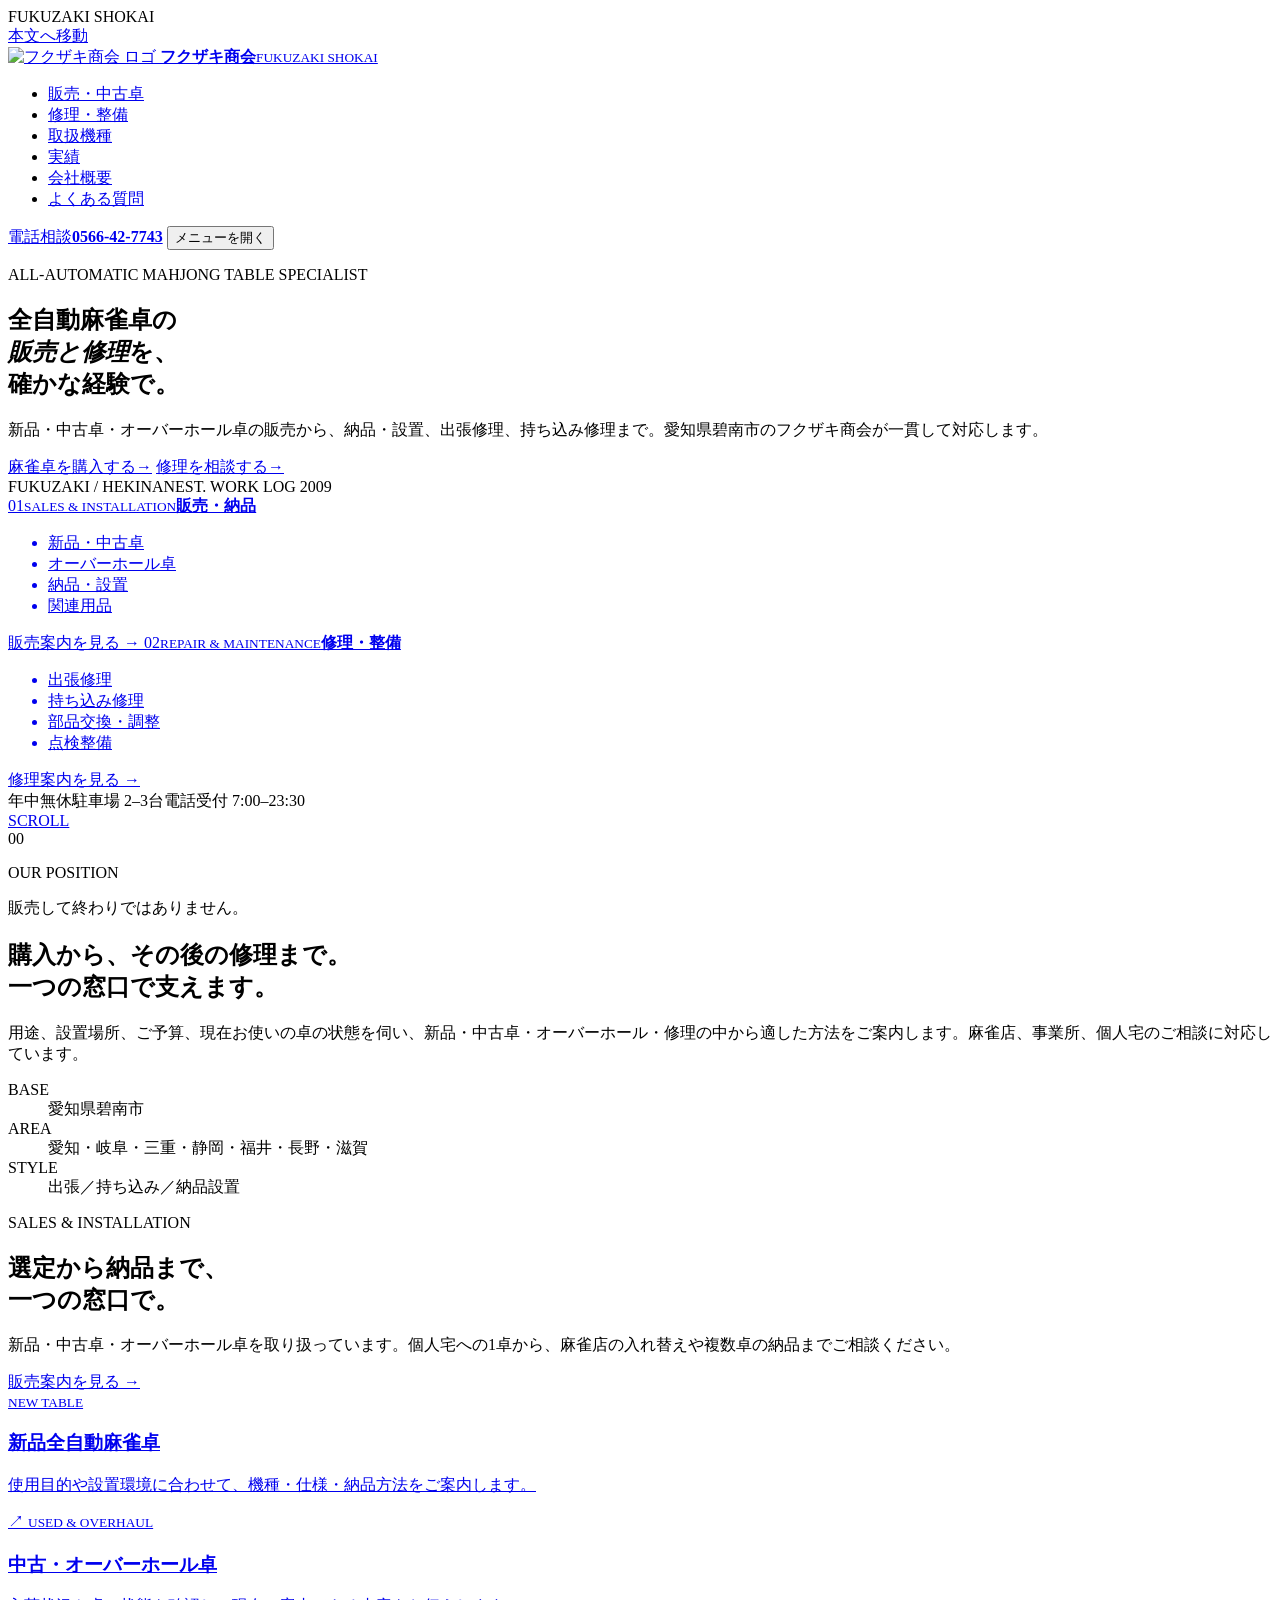
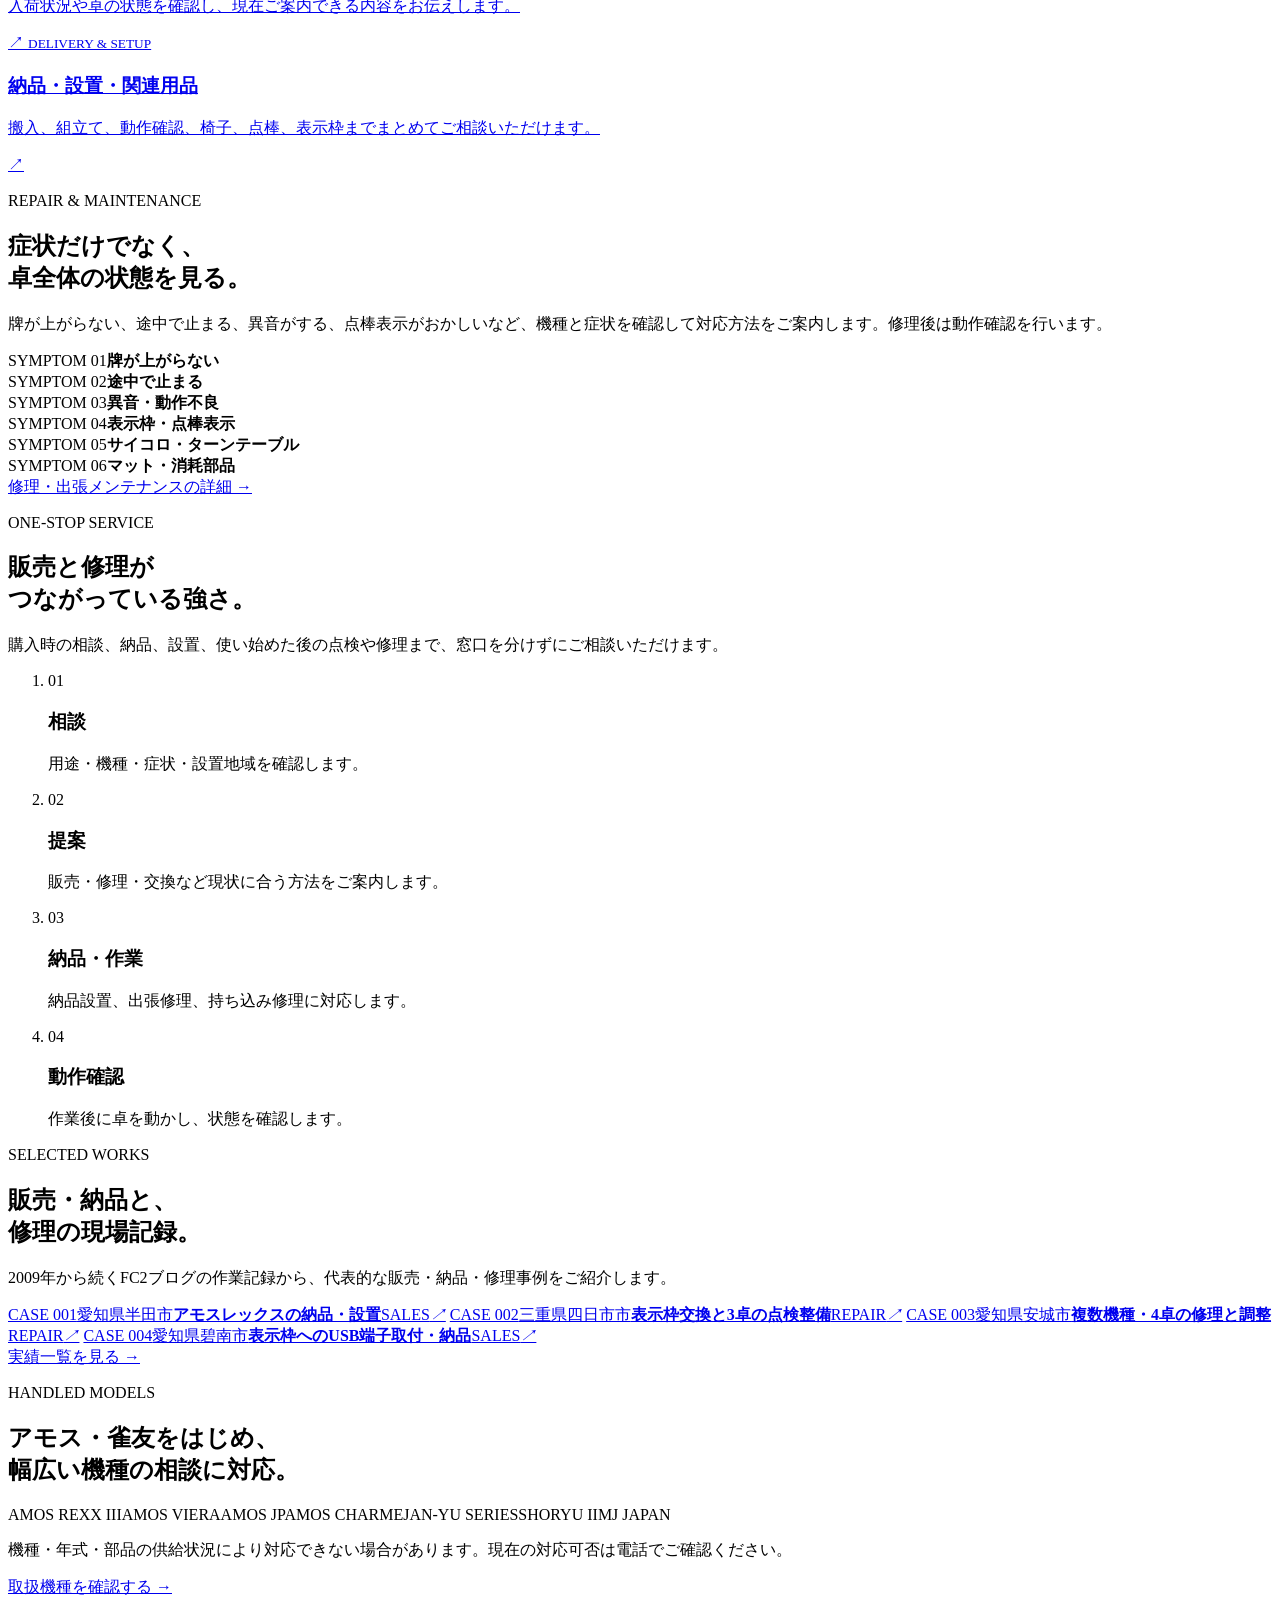
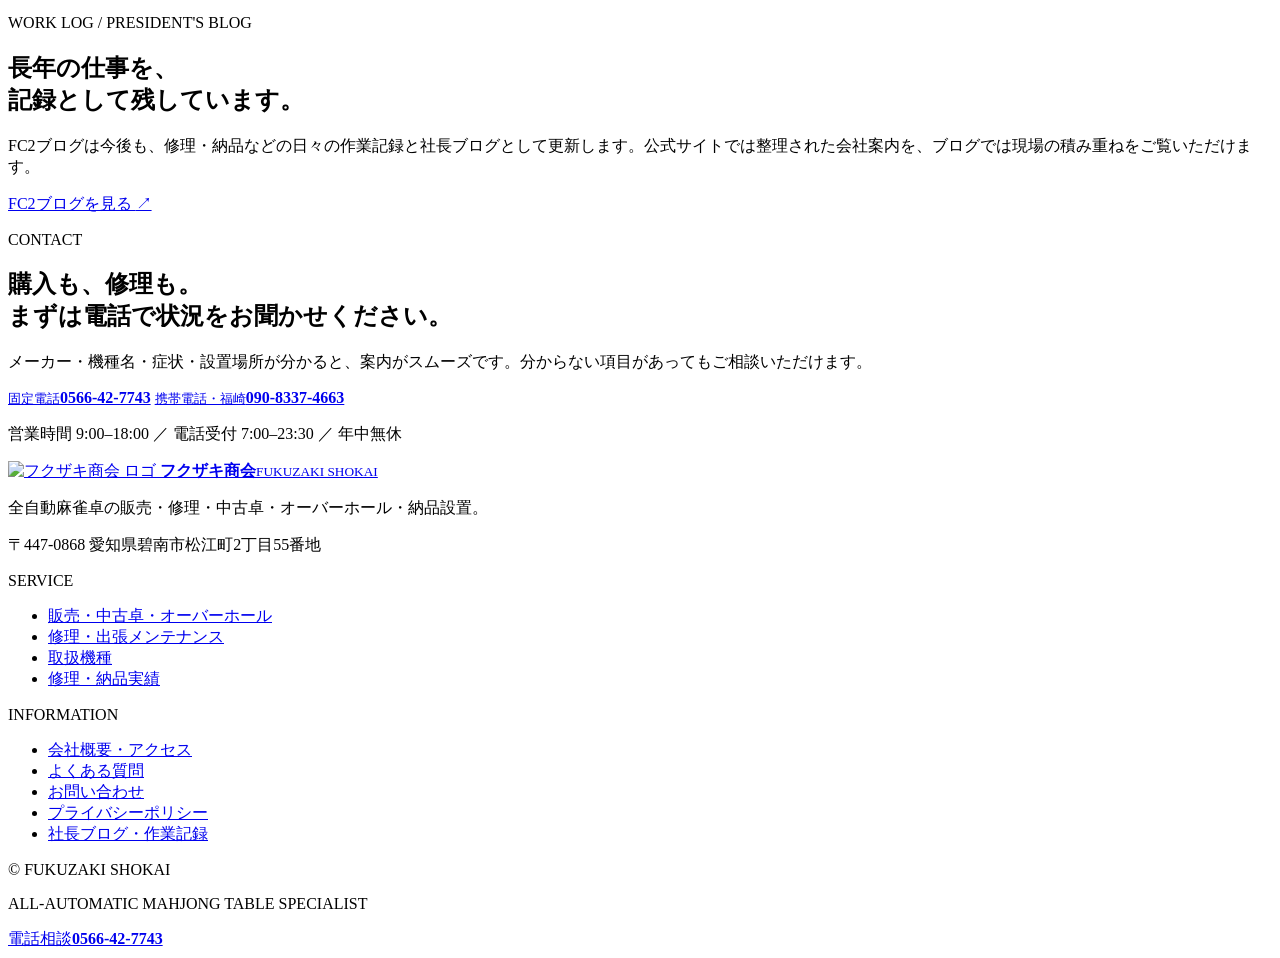
==== index.html @ c0804603 "Add current homepage" ====
<!doctype html>
    <html lang="ja">
    <head>

<meta charset="utf-8">
<meta name="viewport" content="width=device-width, initial-scale=1">
<title>全自動麻雀卓の販売・修理｜フクザキ商会｜愛知県碧南市</title>
<meta name="description" content="愛知県碧南市のフクザキ商会。全自動麻雀卓の新品・中古販売、オーバーホール、納品設置、出張修理、持ち込み修理に対応します。">
<meta name="format-detection" content="telephone=no">
<meta name="robots" content="index,follow,max-image-preview:large">
<meta name="theme-color" content="#0a1018">
<link rel="canonical" href="https://ayuto.xsrv.jp/">
<meta property="og:type" content="website">
<meta property="og:locale" content="ja_JP">
<meta property="og:site_name" content="フクザキ商会">
<meta property="og:title" content="全自動麻雀卓の販売・修理｜フクザキ商会｜愛知県碧南市">
<meta property="og:description" content="愛知県碧南市のフクザキ商会。全自動麻雀卓の新品・中古販売、オーバーホール、納品設置、出張修理、持ち込み修理に対応します。">
<meta property="og:url" content="https://ayuto.xsrv.jp/">
<meta property="og:image" content="https://ayuto.xsrv.jp/images/ogp.png">
<meta property="og:image:alt" content="全自動麻雀卓の販売・修理 フクザキ商会">
<meta property="og:image:width" content="1200">
<meta property="og:image:height" content="630">
<meta name="twitter:card" content="summary_large_image">
<link rel="icon" href="images/favicon.svg" type="image/svg+xml">
<link rel="apple-touch-icon" href="images/apple-touch-icon.png">
<link rel="stylesheet" href="css/style.css">
<script>document.documentElement.classList.add('js');</script>

    <script type="application/ld+json">{
  "@context": "https://schema.org",
  "@type": [
    "LocalBusiness",
    "Store"
  ],
  "@id": "https://ayuto.xsrv.jp/#business",
  "name": "フクザキ商会",
  "alternateName": "FUKUZAKI SHOKAI",
  "url": "https://ayuto.xsrv.jp/",
  "image": "https://ayuto.xsrv.jp/images/ogp.png",
  "telephone": "+81-566-42-7743",
  "faxNumber": "+81-566-48-3202",
  "address": {
    "@type": "PostalAddress",
    "postalCode": "447-0868",
    "addressRegion": "愛知県",
    "addressLocality": "碧南市",
    "streetAddress": "松江町2丁目55番地",
    "addressCountry": "JP"
  },
  "openingHoursSpecification": [
    {
      "@type": "OpeningHoursSpecification",
      "dayOfWeek": [
        "Monday",
        "Tuesday",
        "Wednesday",
        "Thursday",
        "Friday",
        "Saturday",
        "Sunday"
      ],
      "opens": "09:00",
      "closes": "18:00"
    }
  ],
  "areaServed": [
    "愛知県",
    "岐阜県",
    "三重県",
    "静岡県",
    "福井県",
    "長野県",
    "滋賀県"
  ],
  "sameAs": [
    "https://fukuzakisyoukai.blog.fc2.com/"
  ]
}</script>
    </head>
    <body>
      <div class="page-loader" aria-hidden="true"><span>FUKUZAKI SHOKAI</span><i></i></div>

    <a class="skip-link" href="#main">本文へ移動</a>
    <header class="site-header" data-header>
      <div class="header-shell">
        <a class="brand" href="index.html" aria-label="フクザキ商会 トップページ">
          <img class="brand-mark brand-mark-image" src="images/favicon.svg" alt="フクザキ商会 ロゴ">
          <span class="brand-copy"><strong>フクザキ商会</strong><small>FUKUZAKI SHOKAI</small></span>
        </a>
        <nav class="desktop-nav" aria-label="主要メニュー">
          <ul><li><a href="sales.html">販売・中古卓</a></li><li><a href="repair.html">修理・整備</a></li><li><a href="models.html">取扱機種</a></li><li><a href="works.html">実績</a></li><li><a href="company.html">会社概要</a></li><li><a href="faq.html">よくある質問</a></li></ul>
        </nav>
        <div class="header-actions">
          <a class="header-phone" href="tel:0566427743"><span>電話相談</span><strong>0566-42-7743</strong></a>
          <button class="menu-button" type="button" aria-controls="mobile-menu" aria-expanded="false" data-menu-button>
            <span class="sr-only">メニューを開く</span><span></span><span></span>
          </button>
        </div>
      </div>
      <div class="mobile-menu" id="mobile-menu" data-mobile-menu hidden>
        <nav aria-label="スマートフォンメニュー">
          <ul>
            <li><a href="index.html">トップ</a></li>
            <li><a href="sales.html">販売・中古卓</a></li><li><a href="repair.html">修理・整備</a></li><li><a href="models.html">取扱機種</a></li><li><a href="works.html">実績</a></li><li><a href="company.html">会社概要</a></li><li><a href="faq.html">よくある質問</a></li>
            <li><a href="contact.html">お問い合わせ</a></li>
            <li><a href="https://fukuzakisyoukai.blog.fc2.com/" target="_blank" rel="noopener">社長ブログ・作業記録</a></li>
          </ul>
        </nav>
        <a class="mobile-call" href="tel:0566427743"><small>タップして電話</small><strong>0566-42-7743</strong></a>
      </div>
    </header>


<main id="main">
  <section class="hero hero-home">
    <div class="hero-grid-lines" aria-hidden="true"></div>
    <div class="hero-shell">
      <div class="hero-copy reveal">
        <p class="eyebrow light">ALL-AUTOMATIC MAHJONG TABLE SPECIALIST</p>
        <h1>全自動麻雀卓の<br><em>販売と修理</em>を、<br>確かな経験で。</h1>
        <p class="hero-lead">新品・中古卓・オーバーホール卓の販売から、納品・設置、出張修理、持ち込み修理まで。愛知県碧南市のフクザキ商会が一貫して対応します。</p>
        <div class="hero-actions">
          <a class="button button-primary" href="sales.html">麻雀卓を購入する<span>→</span></a>
          <a class="button button-ghost" href="repair.html">修理を相談する<span>→</span></a>
        </div>
      </div>
      <div class="hero-spec reveal delay-2" aria-label="フクザキ商会の主なサービス">
        <div class="spec-head"><span>FUKUZAKI / HEKINAN</span><span>EST. WORK LOG 2009</span></div>
        <div class="service-pair">
          <a href="sales.html" class="service-panel">
            <span class="service-no">01</span><small>SALES & INSTALLATION</small><strong>販売・納品</strong>
            <ul><li>新品・中古卓</li><li>オーバーホール卓</li><li>納品・設置</li><li>関連用品</li></ul>
            <span class="panel-link">販売案内を見る →</span>
          </a>
          <a href="repair.html" class="service-panel">
            <span class="service-no">02</span><small>REPAIR & MAINTENANCE</small><strong>修理・整備</strong>
            <ul><li>出張修理</li><li>持ち込み修理</li><li>部品交換・調整</li><li>点検整備</li></ul>
            <span class="panel-link">修理案内を見る →</span>
          </a>
        </div>
        <div class="spec-foot"><span>年中無休</span><span>駐車場 2–3台</span><span>電話受付 7:00–23:30</span></div>
      </div>
    </div>
    <a class="scroll-cue" href="#intro"><span>SCROLL</span><i></i></a>
  </section>

  <section class="intro-section" id="intro">
    <div class="section-shell intro-grid">
      <div class="section-index reveal"><span>00</span><p>OUR POSITION</p></div>
      <div class="intro-copy reveal delay-1">
        <p class="eyebrow">販売して終わりではありません。</p>
        <h2>購入から、その後の修理まで。<br>一つの窓口で支えます。</h2>
        <p>用途、設置場所、ご予算、現在お使いの卓の状態を伺い、新品・中古卓・オーバーホール・修理の中から適した方法をご案内します。麻雀店、事業所、個人宅のご相談に対応しています。</p>
      </div>
      <div class="intro-data reveal delay-2">
        <dl><div><dt>BASE</dt><dd>愛知県碧南市</dd></div><div><dt>AREA</dt><dd>愛知・岐阜・三重・静岡・福井・長野・滋賀</dd></div><div><dt>STYLE</dt><dd>出張／持ち込み／納品設置</dd></div></dl>
      </div>
    </div>
  </section>

  <section class="sales-refined" aria-labelledby="sales-refined-title">
    <div class="section-shell">
      <div class="sales-refined-head reveal">
        <div>
          <p class="eyebrow light">SALES &amp; INSTALLATION</p>
          <h2 id="sales-refined-title">選定から納品まで、<br>一つの窓口で。</h2>
        </div>
        <div class="sales-refined-intro">
          <p>新品・中古卓・オーバーホール卓を取り扱っています。個人宅への1卓から、麻雀店の入れ替えや複数卓の納品までご相談ください。</p>
          <a href="sales.html">販売案内を見る <span aria-hidden="true">→</span></a>
        </div>
      </div>

      <div class="sales-refined-grid reveal delay-1">
        <a class="sales-refined-card" href="sales.html">
          <small>NEW TABLE</small>
          <h3>新品全自動麻雀卓</h3>
          <p>使用目的や設置環境に合わせて、機種・仕様・納品方法をご案内します。</p>
          <span class="sales-refined-arrow" aria-hidden="true">↗</span>
        </a>
        <a class="sales-refined-card" href="sales.html">
          <small>USED &amp; OVERHAUL</small>
          <h3>中古・オーバーホール卓</h3>
          <p>入荷状況や卓の状態を確認し、現在ご案内できる内容をお伝えします。</p>
          <span class="sales-refined-arrow" aria-hidden="true">↗</span>
        </a>
        <a class="sales-refined-card" href="sales.html">
          <small>DELIVERY &amp; SETUP</small>
          <h3>納品・設置・関連用品</h3>
          <p>搬入、組立て、動作確認、椅子、点棒、表示枠までまとめてご相談いただけます。</p>
          <span class="sales-refined-arrow" aria-hidden="true">↗</span>
        </a>
      </div>
    </div>
  </section>

  <section class="editorial-section tone-dark">
    <div class="section-shell">
      <div class="section-heading reveal">
        <p class="eyebrow light">REPAIR & MAINTENANCE</p>
        <h2>症状だけでなく、<br>卓全体の状態を見る。</h2>
        <p>牌が上がらない、途中で止まる、異音がする、点棒表示がおかしいなど、機種と症状を確認して対応方法をご案内します。修理後は動作確認を行います。</p>
      </div>
      <div class="repair-matrix reveal delay-1">
        <div><span>SYMPTOM 01</span><strong>牌が上がらない</strong></div>
        <div><span>SYMPTOM 02</span><strong>途中で止まる</strong></div>
        <div><span>SYMPTOM 03</span><strong>異音・動作不良</strong></div>
        <div><span>SYMPTOM 04</span><strong>表示枠・点棒表示</strong></div>
        <div><span>SYMPTOM 05</span><strong>サイコロ・ターンテーブル</strong></div>
        <div><span>SYMPTOM 06</span><strong>マット・消耗部品</strong></div>
      </div>
      <div class="section-link light reveal"><a href="repair.html">修理・出張メンテナンスの詳細 <span>→</span></a></div>
    </div>
  </section>

  <section class="process-section">
    <div class="section-shell">
      <div class="split-heading reveal"><div><p class="eyebrow">ONE-STOP SERVICE</p><h2>販売と修理が<br>つながっている強さ。</h2></div><p>購入時の相談、納品、設置、使い始めた後の点検や修理まで、窓口を分けずにご相談いただけます。</p></div>
      <ol class="process-list">
        <li class="reveal"><span>01</span><h3>相談</h3><p>用途・機種・症状・設置地域を確認します。</p></li>
        <li class="reveal delay-1"><span>02</span><h3>提案</h3><p>販売・修理・交換など現状に合う方法をご案内します。</p></li>
        <li class="reveal delay-2"><span>03</span><h3>納品・作業</h3><p>納品設置、出張修理、持ち込み修理に対応します。</p></li>
        <li class="reveal delay-3"><span>04</span><h3>動作確認</h3><p>作業後に卓を動かし、状態を確認します。</p></li>
      </ol>
    </div>
  </section>

  <section class="works-preview tone-ivory">
    <div class="section-shell">
      <div class="split-heading reveal"><div><p class="eyebrow">SELECTED WORKS</p><h2>販売・納品と、<br>修理の現場記録。</h2></div><p>2009年から続くFC2ブログの作業記録から、代表的な販売・納品・修理事例をご紹介します。</p></div>
      <div class="case-list">
        <a class="case-row reveal" href="https://fukuzakisyoukai.blog.fc2.com/blog-entry-3463.html" target="_blank" rel="noopener"><span class="case-no">CASE 001</span><span class="case-place">愛知県半田市</span><strong>アモスレックスの納品・設置</strong><span class="case-kind">SALES</span><i>↗</i></a>
        <a class="case-row reveal delay-1" href="https://fukuzakisyoukai.blog.fc2.com/blog-entry-3470.html" target="_blank" rel="noopener"><span class="case-no">CASE 002</span><span class="case-place">三重県四日市市</span><strong>表示枠交換と3卓の点検整備</strong><span class="case-kind">REPAIR</span><i>↗</i></a>
        <a class="case-row reveal delay-2" href="https://fukuzakisyoukai.blog.fc2.com/blog-entry-3469.html" target="_blank" rel="noopener"><span class="case-no">CASE 003</span><span class="case-place">愛知県安城市</span><strong>複数機種・4卓の修理と調整</strong><span class="case-kind">REPAIR</span><i>↗</i></a>
        <a class="case-row reveal delay-3" href="https://fukuzakisyoukai.blog.fc2.com/blog-entry-3464.html" target="_blank" rel="noopener"><span class="case-no">CASE 004</span><span class="case-place">愛知県碧南市</span><strong>表示枠へのUSB端子取付・納品</strong><span class="case-kind">SALES</span><i>↗</i></a>
      </div>
      <div class="section-link reveal"><a href="works.html">実績一覧を見る <span>→</span></a></div>
    </div>
  </section>

  <section class="model-strip">
    <div class="section-shell reveal">
      <p class="eyebrow light">HANDLED MODELS</p>
      <h2>アモス・雀友をはじめ、<br>幅広い機種の相談に対応。</h2>
      <div class="model-marquee" aria-label="主な取扱機種"><span>AMOS REXX III</span><span>AMOS VIERA</span><span>AMOS JP</span><span>AMOS CHARME</span><span>JAN-YU SERIES</span><span>SHORYU II</span><span>MJ JAPAN</span></div>
      <p>機種・年式・部品の供給状況により対応できない場合があります。現在の対応可否は電話でご確認ください。</p>
      <a class="text-link light" href="models.html">取扱機種を確認する →</a>
    </div>
  </section>

  <section class="blog-section">
    <div class="section-shell blog-grid">
      <div class="reveal"><p class="eyebrow">WORK LOG / PRESIDENT'S BLOG</p><h2>長年の仕事を、<br>記録として残しています。</h2></div>
      <div class="reveal delay-1"><p>FC2ブログは今後も、修理・納品などの日々の作業記録と社長ブログとして更新します。公式サイトでは整理された会社案内を、ブログでは現場の積み重ねをご覧いただけます。</p><a class="button button-dark" href="https://fukuzakisyoukai.blog.fc2.com/" target="_blank" rel="noopener">FC2ブログを見る <span>↗</span></a></div>
    </div>
  </section>
</main>


    <section class="contact-band" aria-labelledby="contact-band-title">
      <div class="contact-band-inner reveal">
        <p class="eyebrow light">CONTACT</p>
        <h2 id="contact-band-title">購入も、修理も。<br>まずは電話で状況をお聞かせください。</h2>
        <p>メーカー・機種名・症状・設置場所が分かると、案内がスムーズです。分からない項目があってもご相談いただけます。</p>
        <div class="contact-band-actions">
          <a class="phone-display" href="tel:0566427743"><small>固定電話</small><strong>0566-42-7743</strong></a>
          <a class="phone-display" href="tel:09083374663"><small>携帯電話・福崎</small><strong>090-8337-4663</strong></a>
        </div>
        <p class="contact-meta">営業時間 9:00–18:00 ／ 電話受付 7:00–23:30 ／ 年中無休</p>
      </div>
    </section>
    <footer class="site-footer">
      <div class="footer-grid">
        <div>
          <a class="brand footer-brand" href="index.html">
            <img class="brand-mark brand-mark-image" src="images/favicon.svg" alt="フクザキ商会 ロゴ">
            <span class="brand-copy"><strong>フクザキ商会</strong><small>FUKUZAKI SHOKAI</small></span>
          </a>
          <p>全自動麻雀卓の販売・修理・中古卓・オーバーホール・納品設置。</p>
          <p>〒447-0868 愛知県碧南市松江町2丁目55番地</p>
        </div>
        <div>
          <p class="footer-label">SERVICE</p>
          <ul>
            <li><a href="sales.html">販売・中古卓・オーバーホール</a></li>
            <li><a href="repair.html">修理・出張メンテナンス</a></li>
            <li><a href="models.html">取扱機種</a></li>
            <li><a href="works.html">修理・納品実績</a></li>
          </ul>
        </div>
        <div>
          <p class="footer-label">INFORMATION</p>
          <ul>
            <li><a href="company.html">会社概要・アクセス</a></li>
            <li><a href="faq.html">よくある質問</a></li>
            <li><a href="contact.html">お問い合わせ</a></li>
            <li><a href="privacy.html">プライバシーポリシー</a></li>
            <li><a href="https://fukuzakisyoukai.blog.fc2.com/" target="_blank" rel="noopener">社長ブログ・作業記録</a></li>
          </ul>
        </div>
      </div>
      <div class="footer-bottom"><p>© FUKUZAKI SHOKAI</p><p>ALL-AUTOMATIC MAHJONG TABLE SPECIALIST</p></div>
    </footer>
    <a class="floating-call" href="tel:0566427743" aria-label="フクザキ商会へ電話する"><span>電話相談</span><strong>0566-42-7743</strong></a>

      <script src="js/main.js" defer></script>
    </body>
    </html>
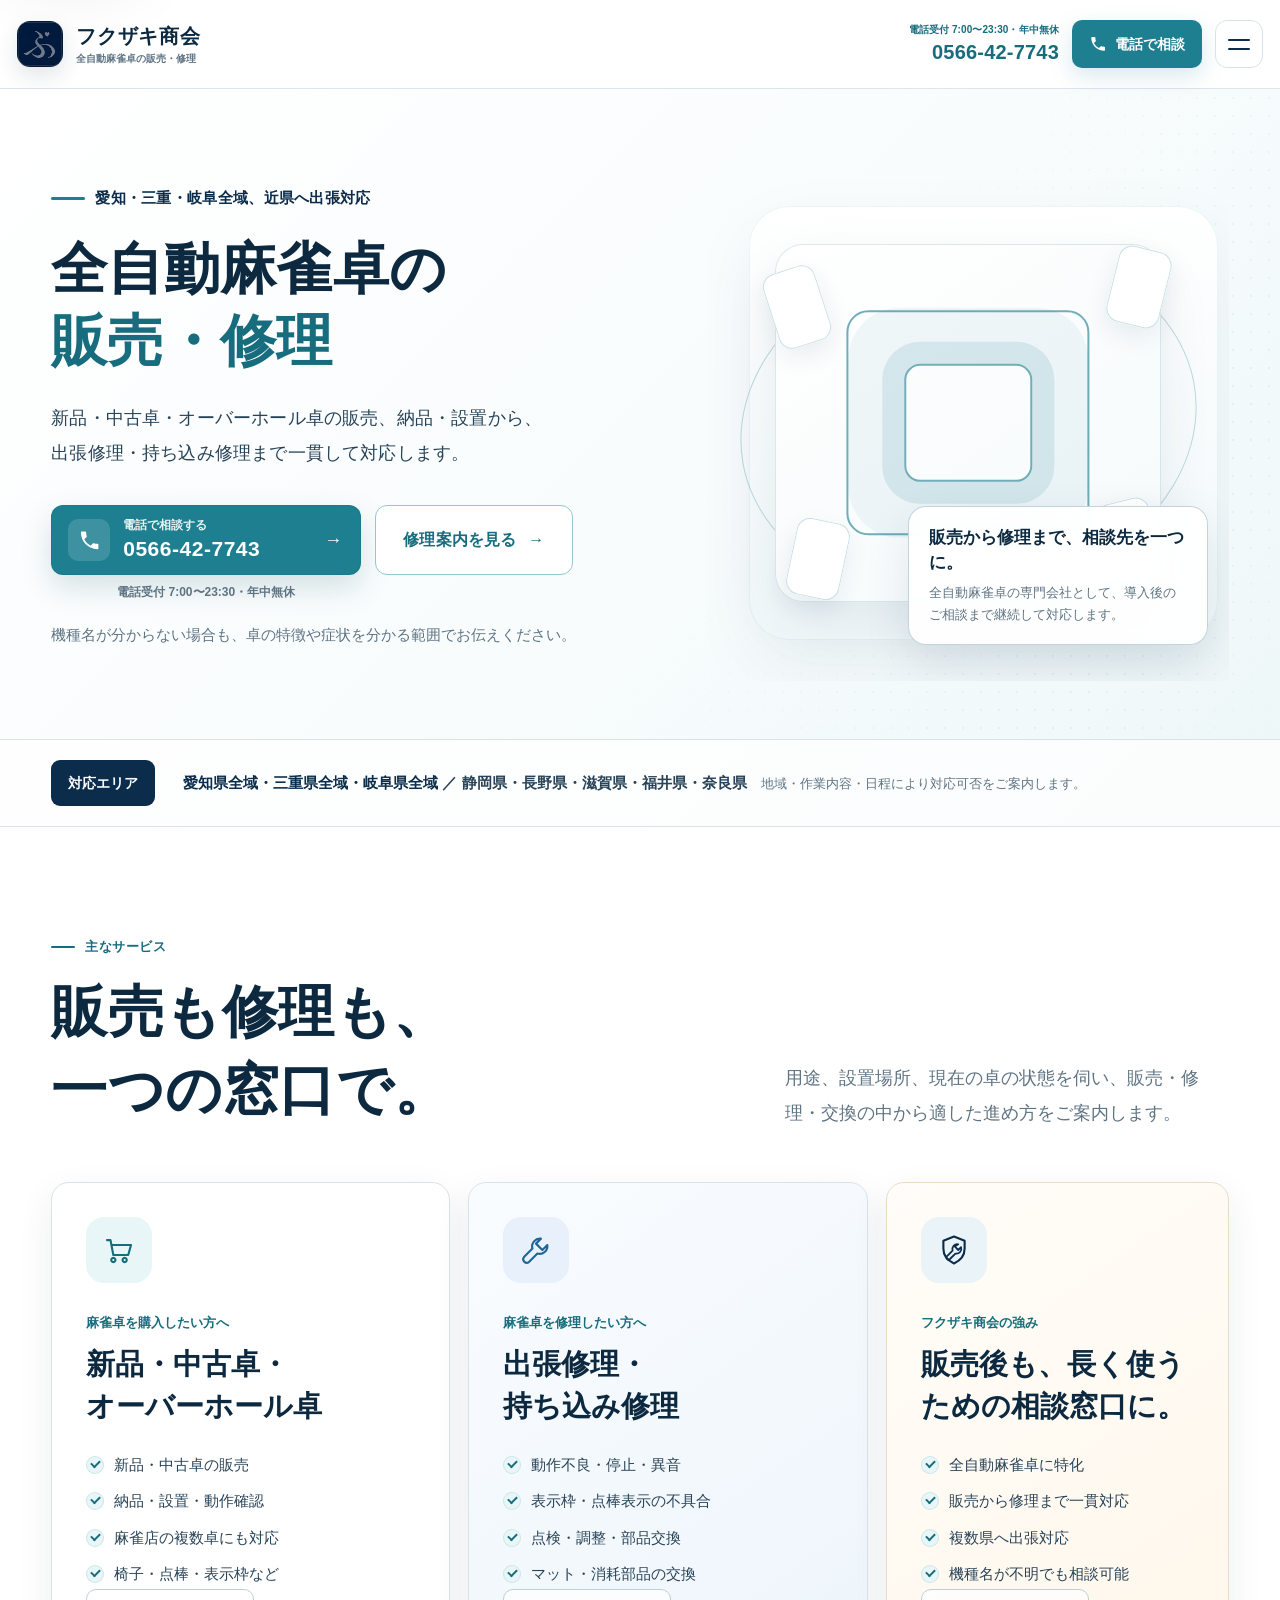
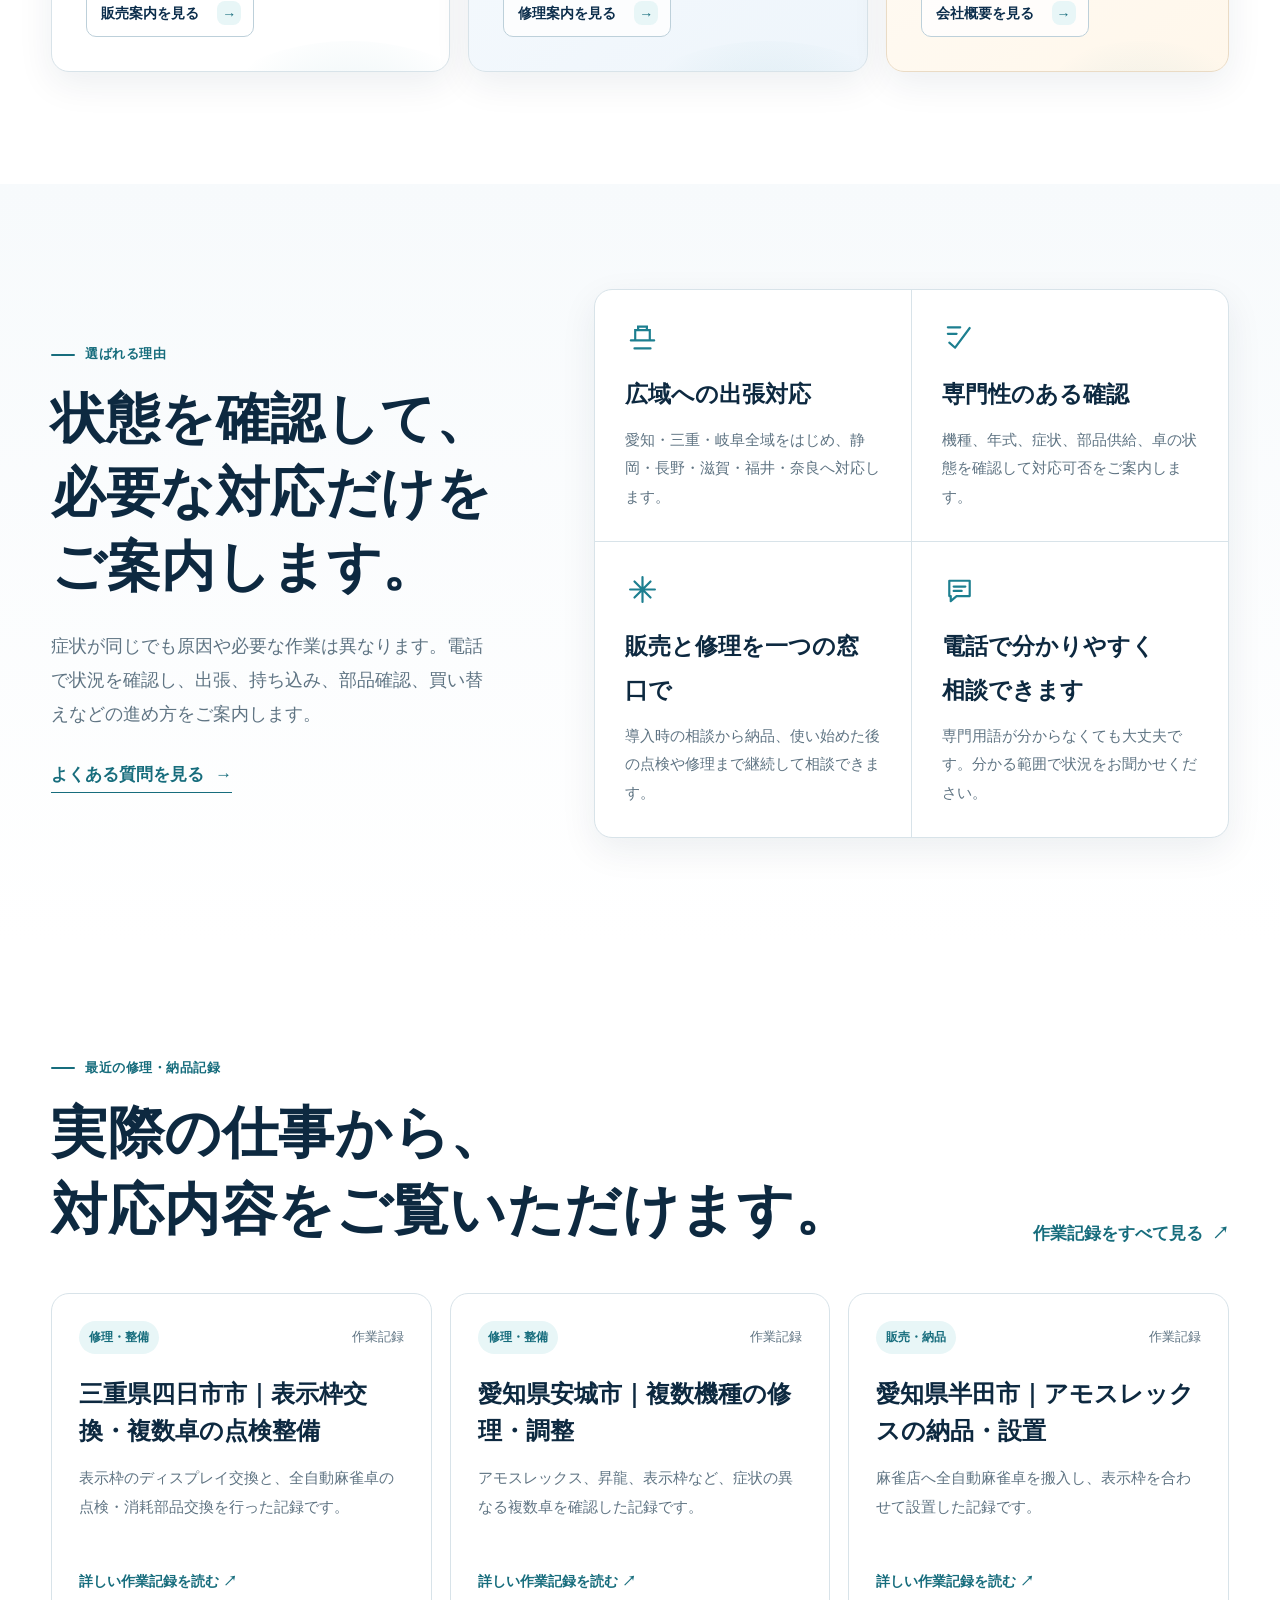
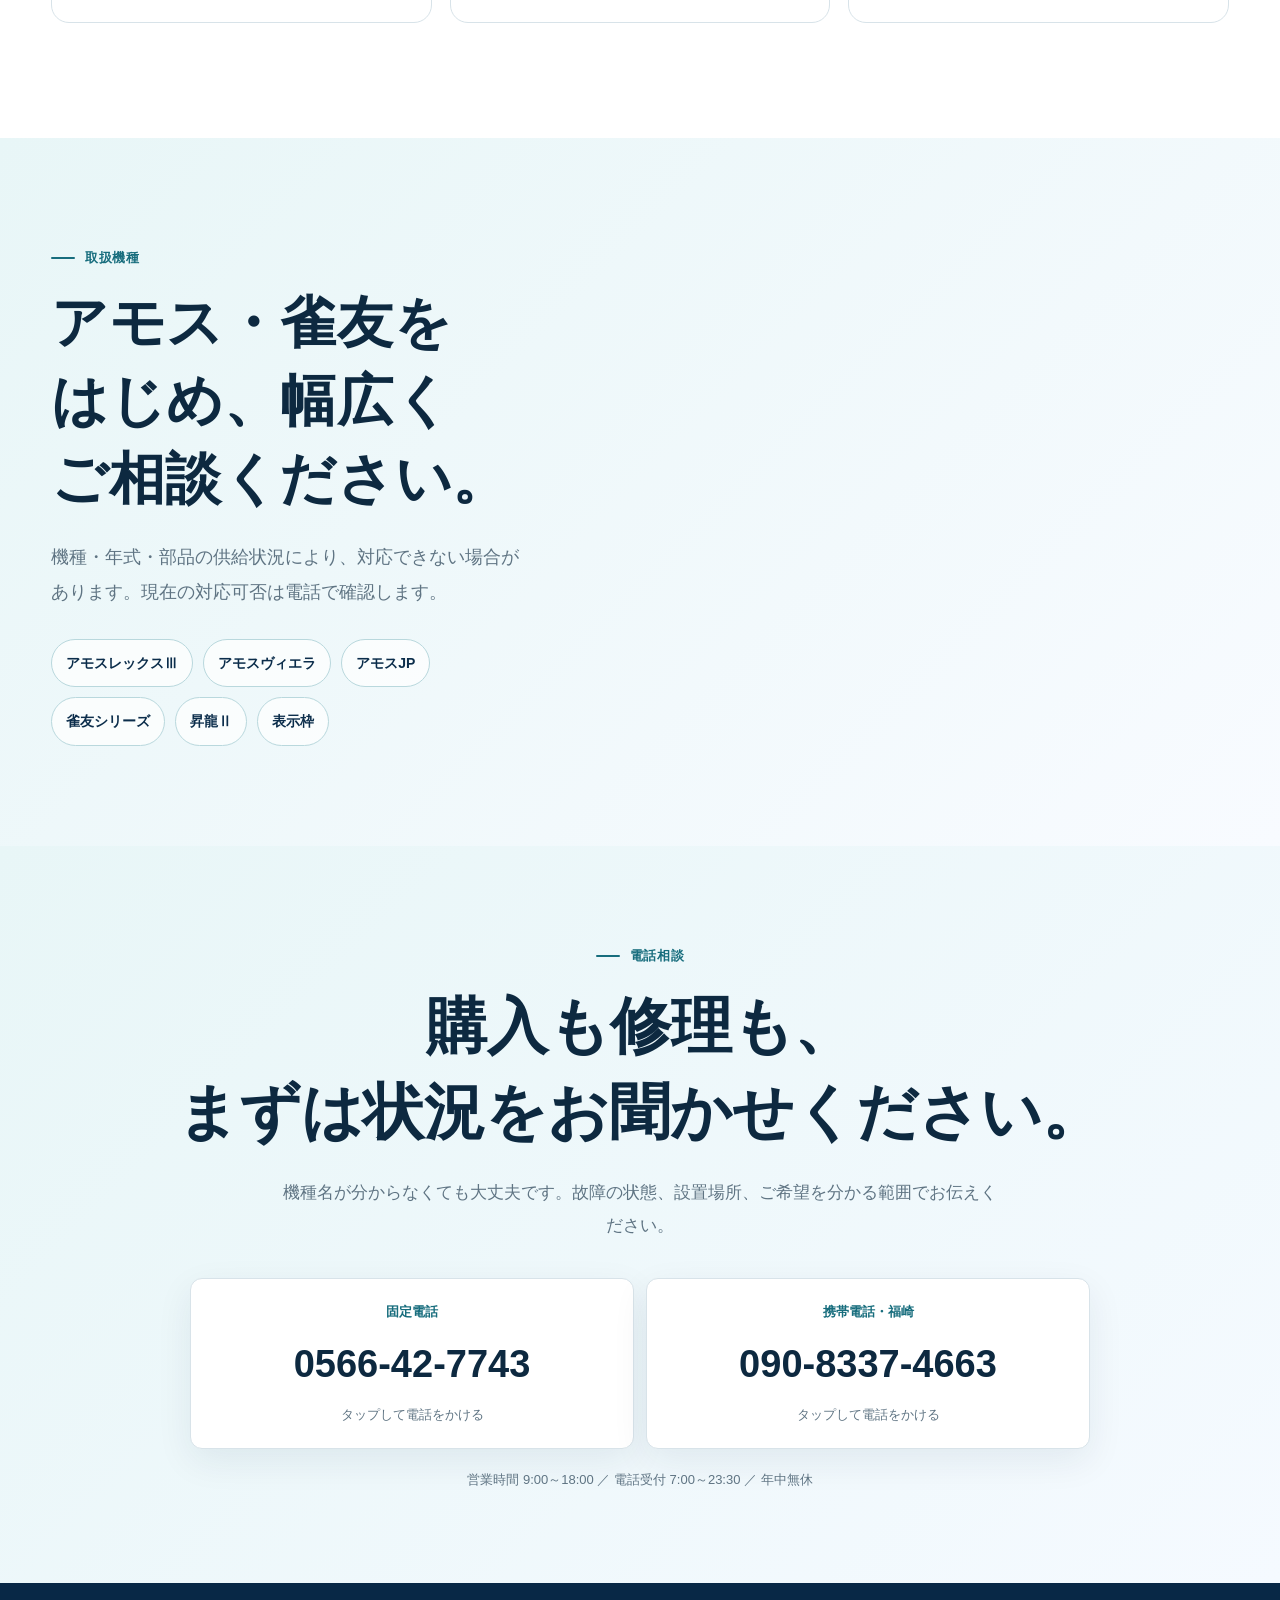
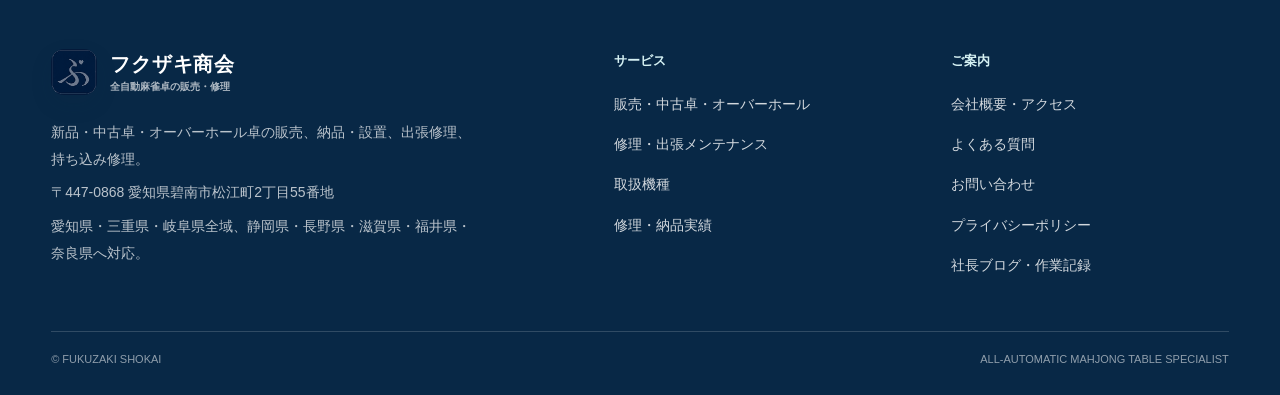
==== commit c8146dad: "Normalize repository to verified v4.2 source" ====
--- a/index.html
+++ b/index.html
@@ -1,308 +1,279 @@
 <!doctype html>
-    <html lang="ja">
-    <head>
-
-<meta charset="utf-8">
+<html lang="ja">
+<head>
+<meta charset="UTF-8">
 <meta name="viewport" content="width=device-width, initial-scale=1">
+<meta name="format-detection" content="telephone=no">
+<meta name="theme-color" content="#ffffff">
+<link rel="icon" href="images/apple-touch-icon.png" type="image/png">
+<link rel="apple-touch-icon" href="images/apple-touch-icon.png">
+<script>document.documentElement.classList.add('js');</script>
+
 <title>全自動麻雀卓の販売・修理｜フクザキ商会｜愛知県碧南市</title>
-<meta name="description" content="愛知県碧南市のフクザキ商会。全自動麻雀卓の新品・中古販売、オーバーホール、納品設置、出張修理、持ち込み修理に対応します。">
-<meta name="format-detection" content="telephone=no">
+<meta name="description" content="全自動麻雀卓の販売・修理ならフクザキ商会。愛知・三重・岐阜全域と近県へ、新品・中古卓、納品設置、出張修理、持ち込み修理に対応します。">
 <meta name="robots" content="index,follow,max-image-preview:large">
-<meta name="theme-color" content="#0a1018">
 <link rel="canonical" href="https://ayuto.xsrv.jp/">
 <meta property="og:type" content="website">
 <meta property="og:locale" content="ja_JP">
 <meta property="og:site_name" content="フクザキ商会">
 <meta property="og:title" content="全自動麻雀卓の販売・修理｜フクザキ商会｜愛知県碧南市">
-<meta property="og:description" content="愛知県碧南市のフクザキ商会。全自動麻雀卓の新品・中古販売、オーバーホール、納品設置、出張修理、持ち込み修理に対応します。">
+<meta property="og:description" content="全自動麻雀卓の販売・修理ならフクザキ商会。愛知・三重・岐阜全域と近県へ、新品・中古卓、納品設置、出張修理、持ち込み修理に対応します。">
 <meta property="og:url" content="https://ayuto.xsrv.jp/">
 <meta property="og:image" content="https://ayuto.xsrv.jp/images/ogp.png">
 <meta property="og:image:alt" content="全自動麻雀卓の販売・修理 フクザキ商会">
 <meta property="og:image:width" content="1200">
 <meta property="og:image:height" content="630">
 <meta name="twitter:card" content="summary_large_image">
-<link rel="icon" href="images/favicon.svg" type="image/svg+xml">
-<link rel="apple-touch-icon" href="images/apple-touch-icon.png">
-<link rel="stylesheet" href="css/style.css">
-<script>document.documentElement.classList.add('js');</script>
-
-    <script type="application/ld+json">{
-  "@context": "https://schema.org",
-  "@type": [
-    "LocalBusiness",
-    "Store"
-  ],
-  "@id": "https://ayuto.xsrv.jp/#business",
-  "name": "フクザキ商会",
-  "alternateName": "FUKUZAKI SHOKAI",
-  "url": "https://ayuto.xsrv.jp/",
-  "image": "https://ayuto.xsrv.jp/images/ogp.png",
-  "telephone": "+81-566-42-7743",
-  "faxNumber": "+81-566-48-3202",
-  "address": {
-    "@type": "PostalAddress",
-    "postalCode": "447-0868",
-    "addressRegion": "愛知県",
-    "addressLocality": "碧南市",
-    "streetAddress": "松江町2丁目55番地",
-    "addressCountry": "JP"
-  },
-  "openingHoursSpecification": [
-    {
-      "@type": "OpeningHoursSpecification",
-      "dayOfWeek": [
-        "Monday",
-        "Tuesday",
-        "Wednesday",
-        "Thursday",
-        "Friday",
-        "Saturday",
-        "Sunday"
-      ],
-      "opens": "09:00",
-      "closes": "18:00"
-    }
-  ],
-  "areaServed": [
-    "愛知県",
-    "岐阜県",
-    "三重県",
-    "静岡県",
-    "福井県",
-    "長野県",
-    "滋賀県"
-  ],
-  "sameAs": [
-    "https://fukuzakisyoukai.blog.fc2.com/"
-  ]
-}</script>
-    </head>
-    <body>
-      <div class="page-loader" aria-hidden="true"><span>FUKUZAKI SHOKAI</span><i></i></div>
-
-    <a class="skip-link" href="#main">本文へ移動</a>
-    <header class="site-header" data-header>
-      <div class="header-shell">
-        <a class="brand" href="index.html" aria-label="フクザキ商会 トップページ">
-          <img class="brand-mark brand-mark-image" src="images/favicon.svg" alt="フクザキ商会 ロゴ">
-          <span class="brand-copy"><strong>フクザキ商会</strong><small>FUKUZAKI SHOKAI</small></span>
+<link rel="stylesheet" href="style.css?v=20260814d">
+<script type="application/ld+json">{"@context":"https://schema.org","@type":["LocalBusiness","Store"],"@id":"https://ayuto.xsrv.jp/#business","name":"フクザキ商会","alternateName":"FUKUZAKI SHOKAI","url":"https://ayuto.xsrv.jp/","image":"https://ayuto.xsrv.jp/images/ogp.png","telephone":"+81-566-42-7743","faxNumber":"+81-566-48-3202","address":{"@type":"PostalAddress","postalCode":"447-0868","addressRegion":"愛知県","addressLocality":"碧南市","streetAddress":"松江町2丁目55番地","addressCountry":"JP"},"openingHoursSpecification":[{"@type":"OpeningHoursSpecification","dayOfWeek":["Monday","Tuesday","Wednesday","Thursday","Friday","Saturday","Sunday"],"opens":"09:00","closes":"18:00"}],"areaServed":["愛知県","三重県","岐阜県","静岡県","長野県","滋賀県","福井県","奈良県"],"sameAs":["https://fukuzakisyoukai.blog.fc2.com/"]}</script>
+</head>
+<body class="home">
+<a class="skip-link" href="#main">本文へ移動</a>
+<header class="site-header" data-header>
+  <div class="header-shell">
+    <a class="brand" href="index.html" aria-label="フクザキ商会 トップページ">
+      <img class="brand-mark" src="images/apple-touch-icon.png" alt="">
+      <span class="brand-copy"><strong>フクザキ商会</strong><small>全自動麻雀卓の販売・修理</small></span>
+    </a>
+
+    <nav class="desktop-nav" aria-label="主要メニュー">
+      <ul>
+        <li><a href="sales.html" >販売・中古卓</a></li>
+        <li><a href="repair.html" >修理・整備</a></li>
+        <li><a href="models.html" >取扱機種</a></li>
+        <li><a href="works.html" >実績</a></li>
+        <li><a href="company.html" >会社概要</a></li>
+        <li><a href="faq.html" >よくある質問</a></li>
+      </ul>
+    </nav>
+
+    <div class="header-actions">
+      <a class="header-phone" href="tel:0566427743">
+        <span>電話受付 7:00〜23:30・年中無休</span>
+        <strong>0566-42-7743</strong>
+      </a>
+      <a class="header-call-button" href="tel:0566427743" aria-label="フクザキ商会へ電話する">
+        <svg width="18" height="18" viewBox="0 0 24 24" aria-hidden="true"><path fill="currentColor" d="M6.6 10.8c1.6 3.1 3.5 5 6.6 6.6l2.2-2.2c.3-.3.7-.4 1.1-.3 1.2.4 2.5.6 3.8.6.6 0 1 .4 1 1V20c0 .6-.4 1-1 1C10.8 21 3 13.2 3 3.7c0-.6.4-1 1-1h3.5c.6 0 1 .4 1 1 0 1.3.2 2.6.6 3.8.1.4 0 .8-.3 1.1z"/></svg>
+        電話で相談
+      </a>
+      <button class="menu-button" type="button" aria-controls="mobile-menu" aria-expanded="false" data-menu-button>
+        <span class="sr-only">メニューを開く</span><span></span><span></span>
+      </button>
+    </div>
+  </div>
+
+  <div class="mobile-menu" id="mobile-menu" data-mobile-menu hidden>
+    <nav aria-label="スマートフォンメニュー">
+      <ul>
+        <li><a href="index.html" aria-current="page">トップ</a></li>
+        <li><a href="sales.html" >販売・中古卓</a></li>
+        <li><a href="repair.html" >修理・整備</a></li>
+        <li><a href="models.html" >取扱機種</a></li>
+        <li><a href="works.html" >実績</a></li>
+        <li><a href="company.html" >会社概要</a></li>
+        <li><a href="faq.html" >よくある質問</a></li>
+        <li><a href="contact.html" >お問い合わせ</a></li>
+        <li><a href="https://fukuzakisyoukai.blog.fc2.com/" target="_blank" rel="noopener">社長ブログ・作業記録</a></li>
+      </ul>
+    </nav>
+    <a class="mobile-call" href="tel:0566427743">
+      <small>電話受付 7:00〜23:30・年中無休</small>
+      <strong>0566-42-7743</strong>
+      <span>タップして電話する</span>
+    </a>
+  </div>
+</header>
+<main id="main">
+  <section class="hero">
+    <div class="section-shell hero-shell">
+      <div class="hero-copy reveal">
+        <p class="hero-kicker">愛知・三重・岐阜全域、近県へ出張対応</p>
+        <h1><span>全自動麻雀卓の</span><em>販売・修理</em></h1>
+        <p>新品・中古卓・オーバーホール卓の販売、納品・設置から、<span class="keep-together">出張修理</span>・<span class="keep-together">持ち込み修理</span>まで一貫して対応します。</p>
+        <div class="hero-actions">
+          <div class="hero-phone-block">
+            <a class="hero-phone-cta" href="tel:0566427743" aria-label="フクザキ商会へ電話する 0566-42-7743">
+              <span class="hero-phone-cta__icon" aria-hidden="true">
+                <svg viewBox="0 0 24 24"><path fill="currentColor" d="M6.6 10.8c1.6 3.1 3.5 5 6.6 6.6l2.2-2.2c.3-.3.7-.4 1.1-.3 1.2.4 2.5.6 3.8.6.6 0 1 .4 1 1V20c0 .6-.4 1-1 1C10.8 21 3 13.2 3 3.7c0-.6.4-1 1-1h3.5c.6 0 1 .4 1 1 0 1.3.2 2.6.6 3.8.1.4 0 .8-.3 1.1z"/></svg>
+              </span>
+              <span class="hero-phone-cta__content"><small>電話で相談する</small><strong>0566-42-7743</strong></span>
+              <span class="hero-phone-cta__arrow" aria-hidden="true">→</span>
+            </a>
+            <span class="hero-phone-hours">電話受付 7:00〜23:30・年中無休</span>
+          </div>
+          <a class="button button-secondary hero-sub-cta" href="repair.html">修理案内を見る <span aria-hidden="true">→</span></a>
+        </div>
+        <p class="hero-note">機種名が分からない場合も、卓の特徴や症状を分かる範囲でお伝えください。</p>
+      </div>
+
+      <div class="hero-visual hero-visual--abstract reveal delay-1" aria-hidden="true">
+        <div class="hero-orbit hero-orbit--large"></div>
+        <div class="hero-orbit hero-orbit--small"></div>
+        <div class="hero-grid-plate"></div>
+        <div class="hero-chip hero-chip--a"></div>
+        <div class="hero-chip hero-chip--b"></div>
+        <div class="hero-chip hero-chip--c"></div>
+        <div class="hero-chip hero-chip--d"></div>
+        <div class="hero-note-card">
+          <strong>販売から修理まで、相談先を一つに。</strong>
+          <span>全自動麻雀卓の専門会社として、導入後のご相談まで継続して対応します。</span>
+        </div>
+      </div>
+    </div>
+
+    <div class="area-strip">
+      <div class="section-shell area-strip-inner">
+        <span class="area-strip-label">対応エリア</span>
+        <p><strong>愛知県全域・三重県全域・岐阜県全域</strong> ／ 静岡県・長野県・滋賀県・福井県・奈良県 <small>地域・作業内容・日程により対応可否をご案内します。</small></p>
+      </div>
+    </div>
+  </section>
+
+  <section class="service-section" aria-labelledby="service-title">
+    <div class="section-shell">
+      <div class="section-head reveal">
+        <div><p class="section-kicker">主なサービス</p><h2 class="section-title" id="service-title">販売も修理も、<br>一つの窓口で。</h2></div>
+        <p class="section-lead">用途、設置場所、現在の卓の状態を伺い、販売・修理・交換の中から適した進め方をご案内します。</p>
+      </div>
+
+      <div class="service-grid">
+        <a class="service-card reveal" href="sales.html">
+          <span class="service-icon" aria-hidden="true"><svg viewBox="0 0 48 48"><path d="M7 10h5l4 21h21l4-14H15M19 38a3 3 0 1 0 0 .1M35 38a3 3 0 1 0 0 .1" fill="none" stroke="currentColor" stroke-width="3" stroke-linecap="round" stroke-linejoin="round"/></svg></span>
+          <span class="service-tag">麻雀卓を購入したい方へ</span>
+          <h3>新品・中古卓・<br>オーバーホール卓</h3>
+          <ul><li>新品・中古卓の販売</li><li>納品・設置・動作確認</li><li>麻雀店の複数卓にも対応</li><li>椅子・点棒・表示枠など</li></ul>
+          <span class="card-link">販売案内を見る <span aria-hidden="true">→</span></span>
         </a>
-        <nav class="desktop-nav" aria-label="主要メニュー">
-          <ul><li><a href="sales.html">販売・中古卓</a></li><li><a href="repair.html">修理・整備</a></li><li><a href="models.html">取扱機種</a></li><li><a href="works.html">実績</a></li><li><a href="company.html">会社概要</a></li><li><a href="faq.html">よくある質問</a></li></ul>
-        </nav>
-        <div class="header-actions">
-          <a class="header-phone" href="tel:0566427743"><span>電話相談</span><strong>0566-42-7743</strong></a>
-          <button class="menu-button" type="button" aria-controls="mobile-menu" aria-expanded="false" data-menu-button>
-            <span class="sr-only">メニューを開く</span><span></span><span></span>
-          </button>
-        </div>
-      </div>
-      <div class="mobile-menu" id="mobile-menu" data-mobile-menu hidden>
-        <nav aria-label="スマートフォンメニュー">
-          <ul>
-            <li><a href="index.html">トップ</a></li>
-            <li><a href="sales.html">販売・中古卓</a></li><li><a href="repair.html">修理・整備</a></li><li><a href="models.html">取扱機種</a></li><li><a href="works.html">実績</a></li><li><a href="company.html">会社概要</a></li><li><a href="faq.html">よくある質問</a></li>
-            <li><a href="contact.html">お問い合わせ</a></li>
-            <li><a href="https://fukuzakisyoukai.blog.fc2.com/" target="_blank" rel="noopener">社長ブログ・作業記録</a></li>
-          </ul>
-        </nav>
-        <a class="mobile-call" href="tel:0566427743"><small>タップして電話</small><strong>0566-42-7743</strong></a>
-      </div>
-    </header>
-
-
-<main id="main">
-  <section class="hero hero-home">
-    <div class="hero-grid-lines" aria-hidden="true"></div>
-    <div class="hero-shell">
-      <div class="hero-copy reveal">
-        <p class="eyebrow light">ALL-AUTOMATIC MAHJONG TABLE SPECIALIST</p>
-        <h1>全自動麻雀卓の<br><em>販売と修理</em>を、<br>確かな経験で。</h1>
-        <p class="hero-lead">新品・中古卓・オーバーホール卓の販売から、納品・設置、出張修理、持ち込み修理まで。愛知県碧南市のフクザキ商会が一貫して対応します。</p>
-        <div class="hero-actions">
-          <a class="button button-primary" href="sales.html">麻雀卓を購入する<span>→</span></a>
-          <a class="button button-ghost" href="repair.html">修理を相談する<span>→</span></a>
-        </div>
-      </div>
-      <div class="hero-spec reveal delay-2" aria-label="フクザキ商会の主なサービス">
-        <div class="spec-head"><span>FUKUZAKI / HEKINAN</span><span>EST. WORK LOG 2009</span></div>
-        <div class="service-pair">
-          <a href="sales.html" class="service-panel">
-            <span class="service-no">01</span><small>SALES & INSTALLATION</small><strong>販売・納品</strong>
-            <ul><li>新品・中古卓</li><li>オーバーホール卓</li><li>納品・設置</li><li>関連用品</li></ul>
-            <span class="panel-link">販売案内を見る →</span>
-          </a>
-          <a href="repair.html" class="service-panel">
-            <span class="service-no">02</span><small>REPAIR & MAINTENANCE</small><strong>修理・整備</strong>
-            <ul><li>出張修理</li><li>持ち込み修理</li><li>部品交換・調整</li><li>点検整備</li></ul>
-            <span class="panel-link">修理案内を見る →</span>
-          </a>
-        </div>
-        <div class="spec-foot"><span>年中無休</span><span>駐車場 2–3台</span><span>電話受付 7:00–23:30</span></div>
-      </div>
-    </div>
-    <a class="scroll-cue" href="#intro"><span>SCROLL</span><i></i></a>
-  </section>
-
-  <section class="intro-section" id="intro">
-    <div class="section-shell intro-grid">
-      <div class="section-index reveal"><span>00</span><p>OUR POSITION</p></div>
-      <div class="intro-copy reveal delay-1">
-        <p class="eyebrow">販売して終わりではありません。</p>
-        <h2>購入から、その後の修理まで。<br>一つの窓口で支えます。</h2>
-        <p>用途、設置場所、ご予算、現在お使いの卓の状態を伺い、新品・中古卓・オーバーホール・修理の中から適した方法をご案内します。麻雀店、事業所、個人宅のご相談に対応しています。</p>
-      </div>
-      <div class="intro-data reveal delay-2">
-        <dl><div><dt>BASE</dt><dd>愛知県碧南市</dd></div><div><dt>AREA</dt><dd>愛知・岐阜・三重・静岡・福井・長野・滋賀</dd></div><div><dt>STYLE</dt><dd>出張／持ち込み／納品設置</dd></div></dl>
-      </div>
-    </div>
-  </section>
-
-  <section class="sales-refined" aria-labelledby="sales-refined-title">
+
+        <a class="service-card repair reveal delay-1" href="repair.html">
+          <span class="service-icon" aria-hidden="true"><svg viewBox="0 0 48 48"><path d="M31 8a11 11 0 0 0-12 14L7 34a5 5 0 0 0 7 7l12-12A11 11 0 0 0 40 17l-7 7-9-9z" fill="none" stroke="currentColor" stroke-width="3" stroke-linecap="round" stroke-linejoin="round"/></svg></span>
+          <span class="service-tag">麻雀卓を修理したい方へ</span>
+          <h3>出張修理・<br>持ち込み修理</h3>
+          <ul><li>動作不良・停止・異音</li><li>表示枠・点棒表示の不具合</li><li>点検・調整・部品交換</li><li>マット・消耗部品の交換</li></ul>
+          <span class="card-link">修理案内を見る <span aria-hidden="true">→</span></span>
+        </a>
+
+        <a class="service-card strength reveal delay-2" href="company.html">
+          <span class="service-icon" aria-hidden="true"><svg viewBox="0 0 48 48"><path d="M24 5 39 11v11c0 10-6 17-15 21C15 39 9 32 9 22V11Z" fill="none" stroke="currentColor" stroke-width="3" stroke-linejoin="round"/><path d="M30 16a7 7 0 0 0-8 9l-7 7a3 3 0 1 0 4 4l7-7a7 7 0 0 0 8-9l-4 4-5-5Z" fill="none" stroke="currentColor" stroke-width="2.5" stroke-linecap="round" stroke-linejoin="round"/></svg></span>
+          <span class="service-tag">フクザキ商会の強み</span>
+          <h3>販売後も、長く使うための相談窓口に。</h3>
+          <ul><li>全自動麻雀卓に特化</li><li>販売から修理まで一貫対応</li><li>複数県へ出張対応</li><li>機種名が不明でも相談可能</li></ul>
+          <span class="card-link">会社概要を見る <span aria-hidden="true">→</span></span>
+        </a>
+      </div>
+    </div>
+  </section>
+
+  <section class="trust-section" aria-labelledby="trust-title">
+    <div class="section-shell trust-grid">
+      <div class="trust-copy reveal">
+        <p class="section-kicker">選ばれる理由</p>
+        <h2 class="section-title" id="trust-title">状態を確認して、<br>必要な対応だけを<br>ご案内します。</h2>
+        <p class="section-lead">症状が同じでも原因や必要な作業は異なります。電話で状況を確認し、出張、持ち込み、部品確認、買い替えなどの進め方をご案内します。</p>
+        <a class="text-link" href="faq.html">よくある質問を見る <span aria-hidden="true">→</span></a>
+      </div>
+
+      <div class="trust-points reveal delay-1">
+        <article class="trust-point"><svg viewBox="0 0 48 48" aria-hidden="true"><path d="M8 28h32M14 28V14h20v14M18 14V9h12v5M13 39h22" fill="none" stroke="currentColor" stroke-width="3" stroke-linecap="round"/></svg><h3>広域への出張対応</h3><p>愛知・三重・岐阜全域をはじめ、静岡・長野・滋賀・福井・奈良へ対応します。</p></article>
+        <article class="trust-point"><svg viewBox="0 0 48 48" aria-hidden="true"><path d="m10 31 8 7 20-27M8 10h17M8 19h12" fill="none" stroke="currentColor" stroke-width="3" stroke-linecap="round" stroke-linejoin="round"/></svg><h3>専門性のある確認</h3><p>機種、年式、症状、部品供給、卓の状態を確認して対応可否をご案内します。</p></article>
+        <article class="trust-point"><svg viewBox="0 0 48 48" aria-hidden="true"><path d="M24 7v34M7 24h34M13 13l22 22M35 13 13 35" fill="none" stroke="currentColor" stroke-width="3" stroke-linecap="round"/></svg><h3>販売と修理を一つの窓口で</h3><p>導入時の相談から納品、使い始めた後の点検や修理まで継続して相談できます。</p></article>
+        <article class="trust-point"><svg viewBox="0 0 48 48" aria-hidden="true"><path d="M10 12h28v21H20l-8 7v-7h-2z" fill="none" stroke="currentColor" stroke-width="3" stroke-linejoin="round"/><path d="M16 20h16M16 26h11" stroke="currentColor" stroke-width="3" stroke-linecap="round"/></svg><h3>電話で分かりやすく<br>相談できます</h3><p>専門用語が分からなくても大丈夫です。分かる範囲で状況をお聞かせください。</p></article>
+      </div>
+    </div>
+  </section>
+
+  <section class="worklog-section" aria-labelledby="worklog-title">
     <div class="section-shell">
-      <div class="sales-refined-head reveal">
-        <div>
-          <p class="eyebrow light">SALES &amp; INSTALLATION</p>
-          <h2 id="sales-refined-title">選定から納品まで、<br>一つの窓口で。</h2>
-        </div>
-        <div class="sales-refined-intro">
-          <p>新品・中古卓・オーバーホール卓を取り扱っています。個人宅への1卓から、麻雀店の入れ替えや複数卓の納品までご相談ください。</p>
-          <a href="sales.html">販売案内を見る <span aria-hidden="true">→</span></a>
-        </div>
-      </div>
-
-      <div class="sales-refined-grid reveal delay-1">
-        <a class="sales-refined-card" href="sales.html">
-          <small>NEW TABLE</small>
-          <h3>新品全自動麻雀卓</h3>
-          <p>使用目的や設置環境に合わせて、機種・仕様・納品方法をご案内します。</p>
-          <span class="sales-refined-arrow" aria-hidden="true">↗</span>
-        </a>
-        <a class="sales-refined-card" href="sales.html">
-          <small>USED &amp; OVERHAUL</small>
-          <h3>中古・オーバーホール卓</h3>
-          <p>入荷状況や卓の状態を確認し、現在ご案内できる内容をお伝えします。</p>
-          <span class="sales-refined-arrow" aria-hidden="true">↗</span>
-        </a>
-        <a class="sales-refined-card" href="sales.html">
-          <small>DELIVERY &amp; SETUP</small>
-          <h3>納品・設置・関連用品</h3>
-          <p>搬入、組立て、動作確認、椅子、点棒、表示枠までまとめてご相談いただけます。</p>
-          <span class="sales-refined-arrow" aria-hidden="true">↗</span>
-        </a>
-      </div>
-    </div>
-  </section>
-
-  <section class="editorial-section tone-dark">
-    <div class="section-shell">
-      <div class="section-heading reveal">
-        <p class="eyebrow light">REPAIR & MAINTENANCE</p>
-        <h2>症状だけでなく、<br>卓全体の状態を見る。</h2>
-        <p>牌が上がらない、途中で止まる、異音がする、点棒表示がおかしいなど、機種と症状を確認して対応方法をご案内します。修理後は動作確認を行います。</p>
-      </div>
-      <div class="repair-matrix reveal delay-1">
-        <div><span>SYMPTOM 01</span><strong>牌が上がらない</strong></div>
-        <div><span>SYMPTOM 02</span><strong>途中で止まる</strong></div>
-        <div><span>SYMPTOM 03</span><strong>異音・動作不良</strong></div>
-        <div><span>SYMPTOM 04</span><strong>表示枠・点棒表示</strong></div>
-        <div><span>SYMPTOM 05</span><strong>サイコロ・ターンテーブル</strong></div>
-        <div><span>SYMPTOM 06</span><strong>マット・消耗部品</strong></div>
-      </div>
-      <div class="section-link light reveal"><a href="repair.html">修理・出張メンテナンスの詳細 <span>→</span></a></div>
-    </div>
-  </section>
-
-  <section class="process-section">
-    <div class="section-shell">
-      <div class="split-heading reveal"><div><p class="eyebrow">ONE-STOP SERVICE</p><h2>販売と修理が<br>つながっている強さ。</h2></div><p>購入時の相談、納品、設置、使い始めた後の点検や修理まで、窓口を分けずにご相談いただけます。</p></div>
-      <ol class="process-list">
-        <li class="reveal"><span>01</span><h3>相談</h3><p>用途・機種・症状・設置地域を確認します。</p></li>
-        <li class="reveal delay-1"><span>02</span><h3>提案</h3><p>販売・修理・交換など現状に合う方法をご案内します。</p></li>
-        <li class="reveal delay-2"><span>03</span><h3>納品・作業</h3><p>納品設置、出張修理、持ち込み修理に対応します。</p></li>
-        <li class="reveal delay-3"><span>04</span><h3>動作確認</h3><p>作業後に卓を動かし、状態を確認します。</p></li>
-      </ol>
-    </div>
-  </section>
-
-  <section class="works-preview tone-ivory">
-    <div class="section-shell">
-      <div class="split-heading reveal"><div><p class="eyebrow">SELECTED WORKS</p><h2>販売・納品と、<br>修理の現場記録。</h2></div><p>2009年から続くFC2ブログの作業記録から、代表的な販売・納品・修理事例をご紹介します。</p></div>
-      <div class="case-list">
-        <a class="case-row reveal" href="https://fukuzakisyoukai.blog.fc2.com/blog-entry-3463.html" target="_blank" rel="noopener"><span class="case-no">CASE 001</span><span class="case-place">愛知県半田市</span><strong>アモスレックスの納品・設置</strong><span class="case-kind">SALES</span><i>↗</i></a>
-        <a class="case-row reveal delay-1" href="https://fukuzakisyoukai.blog.fc2.com/blog-entry-3470.html" target="_blank" rel="noopener"><span class="case-no">CASE 002</span><span class="case-place">三重県四日市市</span><strong>表示枠交換と3卓の点検整備</strong><span class="case-kind">REPAIR</span><i>↗</i></a>
-        <a class="case-row reveal delay-2" href="https://fukuzakisyoukai.blog.fc2.com/blog-entry-3469.html" target="_blank" rel="noopener"><span class="case-no">CASE 003</span><span class="case-place">愛知県安城市</span><strong>複数機種・4卓の修理と調整</strong><span class="case-kind">REPAIR</span><i>↗</i></a>
-        <a class="case-row reveal delay-3" href="https://fukuzakisyoukai.blog.fc2.com/blog-entry-3464.html" target="_blank" rel="noopener"><span class="case-no">CASE 004</span><span class="case-place">愛知県碧南市</span><strong>表示枠へのUSB端子取付・納品</strong><span class="case-kind">SALES</span><i>↗</i></a>
-      </div>
-      <div class="section-link reveal"><a href="works.html">実績一覧を見る <span>→</span></a></div>
-    </div>
-  </section>
-
-  <section class="model-strip">
-    <div class="section-shell reveal">
-      <p class="eyebrow light">HANDLED MODELS</p>
-      <h2>アモス・雀友をはじめ、<br>幅広い機種の相談に対応。</h2>
-      <div class="model-marquee" aria-label="主な取扱機種"><span>AMOS REXX III</span><span>AMOS VIERA</span><span>AMOS JP</span><span>AMOS CHARME</span><span>JAN-YU SERIES</span><span>SHORYU II</span><span>MJ JAPAN</span></div>
-      <p>機種・年式・部品の供給状況により対応できない場合があります。現在の対応可否は電話でご確認ください。</p>
-      <a class="text-link light" href="models.html">取扱機種を確認する →</a>
-    </div>
-  </section>
-
-  <section class="blog-section">
-    <div class="section-shell blog-grid">
-      <div class="reveal"><p class="eyebrow">WORK LOG / PRESIDENT'S BLOG</p><h2>長年の仕事を、<br>記録として残しています。</h2></div>
-      <div class="reveal delay-1"><p>FC2ブログは今後も、修理・納品などの日々の作業記録と社長ブログとして更新します。公式サイトでは整理された会社案内を、ブログでは現場の積み重ねをご覧いただけます。</p><a class="button button-dark" href="https://fukuzakisyoukai.blog.fc2.com/" target="_blank" rel="noopener">FC2ブログを見る <span>↗</span></a></div>
+      <div class="worklog-head reveal">
+        <div><p class="section-kicker">最近の修理・納品記録</p><h2 class="section-title" id="worklog-title">実際の仕事から、<br>対応内容をご覧いただけます。</h2></div>
+        <a class="all-link" href="https://fukuzakisyoukai.blog.fc2.com/" target="_blank" rel="noopener">作業記録をすべて見る <span aria-hidden="true">↗</span></a>
+      </div>
+
+              <div class="worklog-grid">
+                      <a class="worklog-card reveal" href="https://fukuzakisyoukai.blog.fc2.com/blog-entry-3470.html" target="_blank" rel="noopener">
+              <div class="worklog-meta"><span class="worklog-label">修理・整備</span><time datetime="">作業記録</time></div>
+              <h3>三重県四日市市｜表示枠交換・複数卓の点検整備</h3>
+              <p>表示枠のディスプレイ交換と、全自動麻雀卓の点検・消耗部品交換を行った記録です。</p>              <b>詳しい作業記録を読む <span aria-hidden="true">↗</span></b>
+            </a>
+                      <a class="worklog-card reveal" href="https://fukuzakisyoukai.blog.fc2.com/blog-entry-3469.html" target="_blank" rel="noopener">
+              <div class="worklog-meta"><span class="worklog-label">修理・整備</span><time datetime="">作業記録</time></div>
+              <h3>愛知県安城市｜複数機種の修理・調整</h3>
+              <p>アモスレックス、昇龍、表示枠など、症状の異なる複数卓を確認した記録です。</p>              <b>詳しい作業記録を読む <span aria-hidden="true">↗</span></b>
+            </a>
+                      <a class="worklog-card reveal" href="https://fukuzakisyoukai.blog.fc2.com/blog-entry-3463.html" target="_blank" rel="noopener">
+              <div class="worklog-meta"><span class="worklog-label">販売・納品</span><time datetime="">作業記録</time></div>
+              <h3>愛知県半田市｜アモスレックスの納品・設置</h3>
+              <p>麻雀店へ全自動麻雀卓を搬入し、表示枠を合わせて設置した記録です。</p>              <b>詳しい作業記録を読む <span aria-hidden="true">↗</span></b>
+            </a>
+                  </div>
+          </div>
+  </section>
+
+  <section class="models-section" aria-labelledby="models-title">
+    <div class="section-shell models-grid">
+      <div class="models-copy reveal">
+        <p class="section-kicker">取扱機種</p>
+        <h2 class="section-title" id="models-title">アモス・雀友を<br>はじめ、幅広く<br>ご相談ください。</h2>
+        <p class="section-lead">機種・年式・部品の供給状況により、対応できない場合があります。現在の対応可否は電話で確認します。</p>
+        <div class="model-tags" aria-label="主な取扱機種"><span>アモスレックスⅢ</span><span>アモスヴィエラ</span><span>アモスJP</span><span>雀友シリーズ</span><span>昇龍Ⅱ</span><span>表示枠</span></div>
+      </div>
+      <div class="models-panel reveal delay-1">
+        <h3>機種名が分からなくても大丈夫です。</h3>
+        <p>卓本体、操作部、表示枠などにあるメーカー名や型番をご確認ください。分からない場合は、卓の特徴と症状を電話でお伝えください。</p>
+        <a class="button button-dark" href="models.html">取扱機種を確認する <span aria-hidden="true">→</span></a>
+      </div>
     </div>
   </section>
 </main>
-
-
-    <section class="contact-band" aria-labelledby="contact-band-title">
-      <div class="contact-band-inner reveal">
-        <p class="eyebrow light">CONTACT</p>
-        <h2 id="contact-band-title">購入も、修理も。<br>まずは電話で状況をお聞かせください。</h2>
-        <p>メーカー・機種名・症状・設置場所が分かると、案内がスムーズです。分からない項目があってもご相談いただけます。</p>
-        <div class="contact-band-actions">
-          <a class="phone-display" href="tel:0566427743"><small>固定電話</small><strong>0566-42-7743</strong></a>
-          <a class="phone-display" href="tel:09083374663"><small>携帯電話・福崎</small><strong>090-8337-4663</strong></a>
-        </div>
-        <p class="contact-meta">営業時間 9:00–18:00 ／ 電話受付 7:00–23:30 ／ 年中無休</p>
-      </div>
-    </section>
-    <footer class="site-footer">
-      <div class="footer-grid">
-        <div>
-          <a class="brand footer-brand" href="index.html">
-            <img class="brand-mark brand-mark-image" src="images/favicon.svg" alt="フクザキ商会 ロゴ">
-            <span class="brand-copy"><strong>フクザキ商会</strong><small>FUKUZAKI SHOKAI</small></span>
-          </a>
-          <p>全自動麻雀卓の販売・修理・中古卓・オーバーホール・納品設置。</p>
-          <p>〒447-0868 愛知県碧南市松江町2丁目55番地</p>
-        </div>
-        <div>
-          <p class="footer-label">SERVICE</p>
-          <ul>
-            <li><a href="sales.html">販売・中古卓・オーバーホール</a></li>
-            <li><a href="repair.html">修理・出張メンテナンス</a></li>
-            <li><a href="models.html">取扱機種</a></li>
-            <li><a href="works.html">修理・納品実績</a></li>
-          </ul>
-        </div>
-        <div>
-          <p class="footer-label">INFORMATION</p>
-          <ul>
-            <li><a href="company.html">会社概要・アクセス</a></li>
-            <li><a href="faq.html">よくある質問</a></li>
-            <li><a href="contact.html">お問い合わせ</a></li>
-            <li><a href="privacy.html">プライバシーポリシー</a></li>
-            <li><a href="https://fukuzakisyoukai.blog.fc2.com/" target="_blank" rel="noopener">社長ブログ・作業記録</a></li>
-          </ul>
-        </div>
-      </div>
-      <div class="footer-bottom"><p>© FUKUZAKI SHOKAI</p><p>ALL-AUTOMATIC MAHJONG TABLE SPECIALIST</p></div>
-    </footer>
-    <a class="floating-call" href="tel:0566427743" aria-label="フクザキ商会へ電話する"><span>電話相談</span><strong>0566-42-7743</strong></a>
-
-      <script src="js/main.js" defer></script>
-    </body>
-    </html>
+<section class="contact-band" aria-labelledby="contact-band-title">
+  <div class="contact-band-inner reveal">
+    <p class="section-kicker">電話相談</p>
+    <h2 id="contact-band-title">購入も修理も、<br>まずは状況をお聞かせください。</h2>
+    <p>機種名が分からなくても大丈夫です。故障の状態、設置場所、ご希望を分かる範囲でお伝えください。</p>
+    <div class="contact-band-actions">
+      <a class="phone-display" href="tel:0566427743"><small>固定電話</small><strong>0566-42-7743</strong><span>タップして電話をかける</span></a>
+      <a class="phone-display" href="tel:09083374663"><small>携帯電話・福崎</small><strong>090-8337-4663</strong><span>タップして電話をかける</span></a>
+    </div>
+    <p class="contact-meta">営業時間 9:00～18:00 ／ 電話受付 7:00～23:30 ／ 年中無休</p>
+  </div>
+</section>
+
+<footer class="site-footer">
+  <div class="footer-grid">
+    <div>
+      <a class="brand footer-brand" href="index.html">
+        <img class="brand-mark" src="images/apple-touch-icon.png" alt="">
+        <span class="brand-copy"><strong>フクザキ商会</strong><small>全自動麻雀卓の販売・修理</small></span>
+      </a>
+      <p>新品・中古卓・オーバーホール卓の販売、納品・設置、出張修理、持ち込み修理。</p>
+      <p>〒447-0868 愛知県碧南市松江町2丁目55番地</p>
+      <p>愛知県・三重県・岐阜県全域、静岡県・長野県・滋賀県・福井県・奈良県へ対応。</p>
+    </div>
+    <div>
+      <p class="footer-label">サービス</p>
+      <ul>
+        <li><a href="sales.html">販売・中古卓・オーバーホール</a></li>
+        <li><a href="repair.html">修理・出張メンテナンス</a></li>
+        <li><a href="models.html">取扱機種</a></li>
+        <li><a href="works.html">修理・納品実績</a></li>
+      </ul>
+    </div>
+    <div>
+      <p class="footer-label">ご案内</p>
+      <ul>
+        <li><a href="company.html">会社概要・アクセス</a></li>
+        <li><a href="faq.html">よくある質問</a></li>
+        <li><a href="contact.html">お問い合わせ</a></li>
+        <li><a href="privacy.html">プライバシーポリシー</a></li>
+        <li><a href="https://fukuzakisyoukai.blog.fc2.com/" target="_blank" rel="noopener">社長ブログ・作業記録</a></li>
+      </ul>
+    </div>
+  </div>
+  <div class="footer-bottom"><p>© FUKUZAKI SHOKAI</p><p>ALL-AUTOMATIC MAHJONG TABLE SPECIALIST</p></div>
+</footer>
+
+<a class="floating-call" href="tel:0566427743" aria-label="フクザキ商会へ電話する"><span>電話で相談する</span><strong>0566-42-7743</strong></a>
+
+<script src="js/main.js?v=20260814d" defer></script>
+</body>
+</html>
--- a/style.css
+++ b/style.css
@@ -0,0 +1,513 @@
+/*
+Theme Name: フクザキ商会 公式サイト v4.2
+Theme URI: https://ayuto.xsrv.jp/
+Author: フクザキ商会
+Description: 全自動麻雀卓の販売・修理を明快に伝える、広域対応・電話相談中心のレスポンシブ企業テーマ。
+Version: 4.2.0
+Requires at least: 6.4
+Requires PHP: 7.4
+Text Domain: fukuzaki-enterprise
+*/
+
+:root{
+  --ink:#0d2940;
+  --ink-soft:#284357;
+  --navy:#0b2d4b;
+  --teal:#1d7f90;
+  --teal-dark:#176d7d;
+  --teal-pale:#e8f6f7;
+  --blue-pale:#eef5fb;
+  --warm:#fff9f1;
+  --paper:#ffffff;
+  --surface:#f6f9fb;
+  --surface-2:#edf4f7;
+  --muted:#5f7483;
+  --line:#d8e3e9;
+  --line-strong:#bdd0da;
+  --footer:#082846;
+  --success:#258a6c;
+  --max:1260px;
+  --pad:clamp(22px,4vw,54px);
+  --radius-lg:28px;
+  --radius:18px;
+  --radius-sm:12px;
+  --shadow:0 24px 70px rgba(13,41,64,.10);
+  --shadow-soft:0 12px 36px rgba(13,41,64,.075);
+  --sans:-apple-system,BlinkMacSystemFont,"Hiragino Sans","Hiragino Kaku Gothic ProN","Yu Gothic",YuGothic,Meiryo,sans-serif;
+  --serif:"Yu Mincho","Hiragino Mincho ProN",serif;
+  --ease:cubic-bezier(.2,.72,.2,1);
+}
+
+*{box-sizing:border-box}
+html{scroll-behavior:smooth;scroll-padding-top:92px}
+body{margin:0;min-width:320px;background:var(--paper);color:var(--ink);font-family:var(--sans);font-size:17px;line-height:1.9;-webkit-font-smoothing:antialiased;text-rendering:optimizeLegibility}
+body.menu-open{overflow:hidden}
+a{color:inherit;text-decoration:none}
+button,input,textarea,select{font:inherit}
+img,svg{display:block;max-width:100%}
+ul,ol{margin:0;padding:0;list-style:none}
+p,h1,h2,h3,h4,dl,dd,figure{margin:0}
+::selection{background:#bce8ec;color:var(--navy)}
+a,button,summary{-webkit-tap-highlight-color:transparent}
+a:focus-visible,button:focus-visible,summary:focus-visible{outline:3px solid #62bac6;outline-offset:4px;border-radius:4px}
+.sr-only{position:absolute;width:1px;height:1px;padding:0;margin:-1px;overflow:hidden;clip:rect(0,0,0,0);white-space:nowrap;border:0}
+.skip-link{position:fixed;z-index:2000;left:14px;top:-100px;padding:12px 18px;border-radius:10px;background:#fff;color:#000;box-shadow:var(--shadow)}
+.skip-link:focus{top:14px}
+.section-shell{width:min(var(--max),calc(100% - var(--pad)*2));margin-inline:auto}
+.section-kicker{display:inline-flex;align-items:center;gap:10px;color:var(--teal-dark);font-size:13px;font-weight:800;letter-spacing:.04em}
+.section-kicker::before{content:"";width:24px;height:2px;border-radius:2px;background:currentColor}
+.section-title{font-family:var(--serif);font-size:clamp(36px,4.4vw,62px);font-weight:600;line-height:1.38;letter-spacing:.01em}
+.section-lead{max-width:720px;color:var(--muted);font-size:18px}
+.button{display:inline-flex;align-items:center;justify-content:center;gap:12px;min-height:58px;padding:0 27px;border:1px solid transparent;border-radius:12px;font-size:16px;font-weight:800;letter-spacing:.01em;transition:transform .25s var(--ease),background .25s var(--ease),border-color .25s var(--ease),box-shadow .25s var(--ease)}
+.button:hover{transform:translateY(-2px)}
+.button-primary{background:var(--teal);color:#fff;box-shadow:0 14px 34px rgba(33,136,154,.22)}
+.button-primary:hover{background:var(--teal-dark);box-shadow:0 18px 42px rgba(33,136,154,.28)}
+.button-secondary{border-color:#93c6cf;background:#fff;color:var(--teal-dark)}
+.button-secondary:hover{background:var(--teal-pale);border-color:var(--teal)}
+.button-dark{background:var(--navy);color:#fff}
+.button-dark:hover{background:#123b5d}
+.text-link{display:inline-flex;align-items:center;gap:11px;margin-top:28px;color:var(--teal-dark);font-weight:800;border-bottom:1px solid currentColor}
+.keep-together{white-space:nowrap}
+
+/* Header */
+.site-header{position:sticky;z-index:1000;top:0;background:rgba(255,255,255,.94);border-bottom:1px solid rgba(216,227,233,.92);backdrop-filter:blur(18px);transition:box-shadow .25s var(--ease)}
+.site-header.is-scrolled{box-shadow:0 10px 28px rgba(13,41,64,.08)}
+.header-shell{width:min(1440px,calc(100% - 34px));height:88px;margin:auto;display:flex;align-items:center;justify-content:space-between;gap:24px}
+.brand{display:flex;align-items:center;gap:13px;min-width:max-content}
+.brand-mark{width:46px;height:46px;border-radius:13px;box-shadow:0 9px 22px rgba(13,41,64,.12)}
+.brand-copy{display:grid;line-height:1.1}
+.brand-copy strong{font-family:var(--serif);font-size:20px;letter-spacing:.04em}
+.brand-copy small{margin-top:6px;color:var(--muted);font-size:10px;font-weight:700}
+.desktop-nav ul{display:flex;align-items:center;gap:clamp(14px,1.5vw,28px)}
+.desktop-nav a{position:relative;display:block;padding:31px 0 29px;font-size:14px;font-weight:800;white-space:nowrap}
+.desktop-nav a::after{content:"";position:absolute;left:0;right:0;bottom:21px;height:2px;border-radius:2px;background:var(--teal);transform:scaleX(0);transform-origin:right;transition:transform .25s var(--ease)}
+.desktop-nav a:hover::after,.desktop-nav a[aria-current="page"]::after{transform:scaleX(1);transform-origin:left}
+.header-actions{display:flex;align-items:center;gap:13px}
+.header-phone{display:grid;text-align:right;line-height:1.05;color:var(--teal-dark)}
+.header-phone span{font-size:10px;font-weight:800;letter-spacing:.01em;white-space:nowrap}
+.header-phone strong{margin-top:7px;font-size:20px;font-variant-numeric:tabular-nums;letter-spacing:.01em}
+.header-call-button{min-height:48px;padding:0 17px;border-radius:10px;background:var(--teal);color:#fff;font-size:14px;font-weight:800;display:inline-flex;align-items:center;gap:8px;box-shadow:0 8px 22px rgba(29,127,144,.17);transition:transform .22s var(--ease),background-color .22s var(--ease),box-shadow .22s var(--ease)}
+.header-call-button:hover{transform:translateY(-1px);background:var(--teal-dark);box-shadow:0 11px 26px rgba(29,127,144,.23)}
+.menu-button{display:none;position:relative;width:48px;height:48px;border:1px solid var(--line);border-radius:12px;background:#fff;color:var(--navy)}
+.menu-button span:not(.sr-only){position:absolute;left:12px;width:22px;height:2px;border-radius:2px;background:currentColor;transition:transform .25s var(--ease),top .25s var(--ease)}
+.menu-button span:nth-of-type(2){top:18px}
+.menu-button span:nth-of-type(3){top:27px}
+.menu-button[aria-expanded="true"] span:nth-of-type(2){top:23px;transform:rotate(45deg)}
+.menu-button[aria-expanded="true"] span:nth-of-type(3){top:23px;transform:rotate(-45deg)}
+.mobile-menu{position:fixed;z-index:999;inset:88px 0 0;padding:24px var(--pad) calc(34px + env(safe-area-inset-bottom));overflow:auto;background:#fff;color:var(--ink)}
+.mobile-menu[hidden]{display:none}
+.mobile-menu li{border-bottom:1px solid var(--line)}
+.mobile-menu a{display:flex;align-items:center;justify-content:space-between;min-height:58px;font-size:18px;font-weight:800}
+.mobile-menu a::after{content:"→";color:var(--teal)}
+.mobile-menu .mobile-call{display:grid;justify-content:center;text-align:center;margin-top:24px;padding:17px;border:0;border-radius:12px;background:var(--teal);color:#fff;box-shadow:0 12px 28px rgba(13,41,64,.16)}
+.mobile-menu .mobile-call::after{content:none}
+.mobile-call small{font-size:11px;font-weight:800;opacity:.9}
+.mobile-call strong{margin-top:4px;font-size:25px;font-variant-numeric:tabular-nums}
+.mobile-call span{margin-top:3px;font-size:12px;font-weight:800}
+
+/* Home hero */
+.hero{position:relative;overflow:hidden;background:linear-gradient(135deg,#fff 0%,#f8fcfd 55%,#edf7f8 100%)}
+.hero::before{content:"";position:absolute;inset:0;background-image:radial-gradient(rgba(33,136,154,.15) 1.3px,transparent 1.3px);background-size:18px 18px;mask-image:linear-gradient(120deg,transparent 0%,transparent 55%,#000 84%,transparent 100%);opacity:.55}
+.hero-shell{position:relative;z-index:1;display:grid;grid-template-columns:minmax(0,1fr) minmax(460px,.9fr);align-items:center;gap:clamp(44px,6vw,94px);min-height:650px;padding:76px 0 58px}
+.hero-copy{padding-bottom:12px}
+.hero-kicker{display:flex;align-items:center;gap:10px;color:var(--navy);font-size:15px;font-weight:900;letter-spacing:.02em}
+.hero-kicker::before{content:"";width:34px;height:3px;border-radius:3px;background:var(--teal)}
+.hero h1{margin-top:20px;font-family:var(--serif);font-size:clamp(48px,4.4vw,66px);font-weight:700;line-height:1.28;letter-spacing:.005em}
+.hero h1 span,.hero h1 em{display:block;white-space:nowrap}
+.hero h1 em{font-style:normal;color:var(--teal-dark)}
+.hero-copy>p:not(.hero-kicker):not(.hero-note){max-width:560px;margin-top:24px;color:var(--ink-soft);font-size:18px;line-height:1.95;letter-spacing:.01em}
+.hero-actions{display:flex;flex-wrap:wrap;align-items:flex-start;gap:14px;margin-top:34px}
+.hero-phone-block{width:min(100%,310px);display:grid;gap:8px}
+.hero-phone-cta{display:grid;grid-template-columns:42px minmax(0,1fr) 20px;align-items:center;gap:13px;min-height:70px;padding:10px 16px;border:1px solid rgba(12,100,115,.18);border-radius:12px;background:var(--teal);color:#fff;box-shadow:0 12px 30px rgba(15,83,95,.17);transition:transform .22s var(--ease),background-color .22s var(--ease),box-shadow .22s var(--ease)}
+.hero-phone-cta:hover{transform:translateY(-2px);background:var(--teal-dark);box-shadow:0 16px 34px rgba(15,83,95,.23)}
+.hero-phone-cta__icon{display:grid;place-items:center;width:42px;height:42px;border-radius:10px;background:rgba(255,255,255,.14)}
+.hero-phone-cta__icon svg{width:23px;height:23px}
+.hero-phone-cta__content{display:flex;min-width:0;flex-direction:column;align-items:flex-start;line-height:1.18}
+.hero-phone-cta__content small{font-size:12px;font-weight:800;opacity:.9}
+.hero-phone-cta__content strong{margin-top:5px;font-size:21px;font-variant-numeric:tabular-nums;letter-spacing:.025em;white-space:nowrap}
+.hero-phone-cta__arrow{font-size:18px;font-weight:900;transition:transform .22s var(--ease)}
+.hero-phone-cta:hover .hero-phone-cta__arrow{transform:translateX(3px)}
+.hero-phone-hours{color:var(--muted);font-size:12px;font-weight:700;text-align:center;line-height:1.5}
+.hero-sub-cta{min-height:70px}
+.hero-note{margin-top:20px;color:var(--muted);font-size:15px}
+.hero-visual{position:relative;align-self:stretch;display:grid;place-items:center;min-height:500px}
+.hero-visual::before{content:"";position:absolute;inset:8% 2% 8% 8%;border-radius:40px;background:linear-gradient(180deg,rgba(255,255,255,.96),rgba(241,248,250,.96));box-shadow:inset 0 0 0 1px rgba(33,136,154,.08),0 24px 70px rgba(11,45,75,.05)}
+.hero-visual--abstract{overflow:hidden}
+.hero-visual--abstract::after{content:"";position:absolute;inset:20% 14%;border-radius:50%;background:radial-gradient(circle,rgba(29,127,144,.07),rgba(29,127,144,0) 68%)}
+.hero-orbit{position:absolute;border:1.5px solid rgba(29,127,144,.28);border-radius:50%}
+.hero-orbit--large{width:88%;height:68%;transform:rotate(-10deg)}
+.hero-orbit--small{width:62%;height:46%;transform:rotate(18deg)}
+.hero-grid-plate{position:relative;z-index:1;width:min(74%,410px);aspect-ratio:1.08;border-radius:28px;background:linear-gradient(145deg,#fff,#f5fafb);box-shadow:0 22px 54px rgba(11,45,75,.08),inset 0 0 0 1px rgba(29,127,144,.16)}
+.hero-grid-plate::before,.hero-grid-plate::after{content:"";position:absolute;left:50%;top:50%;transform:translate(-50%,-50%);border:2px solid rgba(29,127,144,.62)}
+.hero-grid-plate::before{width:62%;height:62%;border-radius:22px}
+.hero-grid-plate::after{width:32%;height:32%;border-radius:16px;box-shadow:0 0 0 22px rgba(29,127,144,.12),0 0 0 56px rgba(29,127,144,.06)}
+.hero-chip{position:absolute;z-index:2;width:54px;height:78px;border-radius:14px;background:rgba(255,255,255,.96);box-shadow:0 10px 24px rgba(11,45,75,.08),inset 0 0 0 1px rgba(29,127,144,.24)}
+.hero-chip--a{top:20%;left:12%;transform:rotate(-18deg)}
+.hero-chip--b{top:16%;right:12%;transform:rotate(14deg)}
+.hero-chip--c{bottom:16%;left:16%;transform:rotate(12deg)}
+.hero-chip--d{bottom:20%;right:14%;transform:rotate(-14deg)}
+.hero-note-card{position:absolute;z-index:3;right:4%;bottom:7%;max-width:300px;padding:18px 20px;border-radius:18px;background:rgba(255,255,255,.93);box-shadow:0 18px 46px rgba(11,45,75,.10);backdrop-filter:blur(10px);border:1px solid rgba(189,208,218,.9)}
+.hero-note-card strong{display:block;font-size:17px;line-height:1.5}
+.hero-note-card span{display:block;margin-top:6px;color:var(--muted);font-size:13px;line-height:1.7}
+
+
+
+
+.area-strip{position:relative;z-index:2;border-top:1px solid var(--line);border-bottom:1px solid var(--line);background:rgba(255,255,255,.78)}
+.area-strip-inner{display:grid;grid-template-columns:auto 1fr;gap:28px;align-items:center;min-height:86px}
+.area-strip-label{padding:10px 17px;border-radius:9px;background:var(--navy);color:#fff;font-size:14px;font-weight:900}
+.area-strip p{color:var(--ink-soft);font-size:15px;font-weight:700}
+.area-strip p strong{color:var(--navy)}
+.area-strip small{margin-left:10px;color:var(--muted);font-weight:500}
+
+/* Service choices */
+.service-section{padding:100px 0 112px;background:#fff}
+.section-head{display:grid;grid-template-columns:minmax(0,1fr) minmax(300px,.65fr);gap:50px;align-items:end;margin-bottom:52px}
+.section-head .section-kicker{margin-bottom:15px}
+.section-head .section-lead{justify-self:end}
+.service-grid{display:grid;grid-template-columns:1fr 1fr .86fr;gap:18px}
+.service-card{position:relative;overflow:hidden;display:flex;flex-direction:column;min-height:400px;padding:34px;border:1px solid var(--line);border-radius:var(--radius);background:#fff;box-shadow:var(--shadow-soft);transition:transform .28s var(--ease),box-shadow .28s var(--ease),border-color .28s var(--ease)}
+.service-card::after{content:"";position:absolute;inset:auto -20% -45% 30%;height:250px;border-radius:50%;background:radial-gradient(circle,rgba(33,136,154,.13),transparent 66%);pointer-events:none}
+.service-card:hover{transform:translateY(-5px);border-color:#9fcbd2;box-shadow:var(--shadow)}
+.service-card.repair{background:linear-gradient(145deg,#f9fcff,#eef5fb)}
+.service-card.strength{background:linear-gradient(145deg,#fffdf9,#fff7eb);border-color:#eadbc5}
+.service-icon{width:66px;height:66px;display:grid;place-items:center;border-radius:18px;background:var(--teal-pale);color:var(--teal-dark)}
+.service-card.repair .service-icon{background:#e7f0fb;color:#1f6597}
+.service-card.strength .service-icon{background:#eaf3f8;color:var(--navy)}
+.service-icon svg{width:34px;height:34px}
+.service-card .service-tag{margin-top:28px;color:var(--teal-dark);font-size:13px;font-weight:900}
+.service-card h3{margin-top:8px;font-family:var(--serif);font-size:29px;font-weight:700;line-height:1.45}
+.service-card ul{margin-top:23px;display:grid;gap:8px;color:var(--ink-soft);font-size:15px}
+.service-card li{position:relative;padding-left:28px}
+.service-card li::before{content:"";position:absolute;left:0;top:.34em;width:18px;height:18px;border-radius:50%;background:var(--teal-pale);box-shadow:inset 0 0 0 1px rgba(29,127,144,.13)}
+.service-card li::after{content:"";position:absolute;left:5px;top:calc(.34em + 4px);width:7px;height:4px;border-left:2px solid var(--teal-dark);border-bottom:2px solid var(--teal-dark);transform:rotate(-45deg)}
+.service-card .card-link{position:relative;z-index:1;width:fit-content;margin-top:auto;padding:10px 12px 10px 14px;border:1px solid var(--line-strong);border-radius:10px;background:rgba(255,255,255,.78);display:inline-flex;gap:18px;justify-content:space-between;align-items:center;color:var(--navy);font-size:14px;font-weight:900;transition:background-color .22s var(--ease),border-color .22s var(--ease),color .22s var(--ease)}
+.service-card .card-link>span{display:grid;place-items:center;width:24px;height:24px;border-radius:8px;background:var(--teal-pale);color:var(--teal-dark);transition:transform .22s var(--ease),background-color .22s var(--ease)}
+.service-card:hover .card-link{border-color:#8ebfc8;background:#fff;color:var(--teal-dark)}
+.service-card:hover .card-link>span{transform:translateX(2px);background:#d8eff1}
+
+/* Reason / trust */
+.trust-section{padding:105px 0;background:linear-gradient(180deg,#f7fafc,#fff)}
+.trust-grid{display:grid;grid-template-columns:minmax(0,.82fr) minmax(540px,1.18fr);gap:clamp(55px,8vw,110px);align-items:center}
+.trust-copy .section-kicker{margin-bottom:15px}
+.trust-copy .section-title{font-size:clamp(38px,4.2vw,58px)}
+.trust-copy .section-lead{margin-top:24px}
+.trust-points{display:grid;grid-template-columns:1fr 1fr;border:1px solid var(--line);border-radius:var(--radius);overflow:hidden;background:#fff;box-shadow:var(--shadow-soft)}
+.trust-point{min-height:210px;padding:30px;border-right:1px solid var(--line);border-bottom:1px solid var(--line)}
+.trust-point:nth-child(2n){border-right:0}
+.trust-point:nth-last-child(-n+2){border-bottom:0}
+.trust-point svg{width:35px;height:35px;color:var(--teal)}
+.trust-point h3{margin-top:18px;font-family:var(--serif);font-size:23px}
+.trust-point p{margin-top:9px;color:var(--muted);font-size:15px}
+
+/* Blog */
+.worklog-section{padding:105px 0 115px;background:#fff}
+.worklog-head{display:flex;justify-content:space-between;align-items:end;gap:30px;margin-bottom:43px}
+.worklog-head .section-kicker{margin-bottom:14px}
+.worklog-head .all-link{display:inline-flex;align-items:center;gap:9px;color:var(--teal-dark);font-weight:900;white-space:nowrap}
+.worklog-grid{display:grid;grid-template-columns:repeat(3,minmax(0,1fr));gap:18px}
+.worklog-card{display:flex;flex-direction:column;min-height:330px;padding:27px;border:1px solid var(--line);border-radius:var(--radius);background:#fff;transition:transform .28s var(--ease),box-shadow .28s var(--ease),border-color .28s var(--ease)}
+.worklog-card:hover{transform:translateY(-4px);border-color:#9fcbd2;box-shadow:var(--shadow-soft)}
+.worklog-meta{display:flex;align-items:center;justify-content:space-between;gap:12px}
+.worklog-label{display:inline-flex;padding:5px 10px;border-radius:999px;background:var(--teal-pale);color:var(--teal-dark);font-size:12px;font-weight:900}
+.worklog-meta time{color:var(--muted);font-size:13px}
+.worklog-card h3{margin-top:22px;font-family:var(--serif);font-size:24px;line-height:1.55}
+.worklog-card p{margin-top:14px;color:var(--muted);font-size:15px}
+.worklog-card b{margin-top:auto;padding-top:25px;color:var(--teal-dark);font-size:14px}
+.worklog-empty{padding:30px;border:1px solid var(--line);border-radius:var(--radius);background:var(--surface);color:var(--muted)}
+
+/* Models + final info */
+.models-section{padding:100px 0;background:linear-gradient(135deg,var(--teal-pale),#f8fbff)}
+.models-grid{display:grid;grid-template-columns:minmax(0,.85fr) minmax(520px,1.15fr);gap:70px;align-items:center}
+.models-copy .section-kicker{margin-bottom:15px}
+.models-copy .section-lead{margin-top:22px}
+.model-tags{display:flex;flex-wrap:wrap;gap:10px;margin-top:30px}
+.model-tags span{padding:10px 14px;border:1px solid #b9d8dd;border-radius:999px;background:rgba(255,255,255,.72);color:var(--navy);font-size:14px;font-weight:800}
+.models-panel{padding:34px;border:1px solid rgba(189,208,218,.9);border-radius:var(--radius-lg);background:rgba(255,255,255,.85);box-shadow:var(--shadow);backdrop-filter:blur(12px)}
+.models-panel h3{font-family:var(--serif);font-size:27px}
+.models-panel p{margin-top:13px;color:var(--muted)}
+.models-panel .button{margin-top:24px}
+
+/* Page hero */
+.page-hero{position:relative;overflow:hidden;padding:70px 0 75px;background:linear-gradient(135deg,#fff,#eef7f8)}
+.page-hero::after{content:"";position:absolute;right:-8%;bottom:-75%;width:560px;height:560px;border-radius:50%;border:1px solid rgba(33,136,154,.13);box-shadow:0 0 0 80px rgba(33,136,154,.025),0 0 0 160px rgba(33,136,154,.016)}
+.page-hero .section-shell{position:relative;z-index:1}
+.breadcrumbs{margin-bottom:54px}
+.breadcrumbs ol{display:flex;flex-wrap:wrap;gap:9px;color:var(--muted);font-size:13px}
+.breadcrumbs li+li::before{content:"/";margin-right:9px}
+.page-hero-grid{display:grid;grid-template-columns:1.05fr .95fr;gap:clamp(42px,8vw,110px);align-items:end}
+.page-hero .section-kicker{margin-bottom:16px}
+.page-hero h1{font-family:var(--serif);font-size:clamp(43px,5.3vw,72px);font-weight:700;line-height:1.32}
+.page-lead p{max-width:660px;color:var(--ink-soft);font-size:18px}
+.page-lead .button{margin-top:24px}
+.page-section{padding:95px 0}
+.page-section.alt{background:var(--surface)}
+.split-heading{display:grid;grid-template-columns:1fr .78fr;gap:55px;align-items:end;margin-bottom:52px}
+.split-heading .section-kicker{margin-bottom:15px}
+.split-heading p{color:var(--muted)}
+.choice-grid{display:grid;grid-template-columns:repeat(3,minmax(0,1fr));gap:18px}
+.choice-card,.symptom-card,.work-card,.model-group{padding:30px;border:1px solid var(--line);border-radius:var(--radius);background:#fff;box-shadow:var(--shadow-soft)}
+.choice-card h3,.symptom-card h3,.work-card h3,.model-group h2{font-family:var(--serif);font-size:26px;line-height:1.5}
+.choice-card p,.symptom-card p,.work-card p,.model-group p{margin-top:14px;color:var(--muted)}
+.choice-card ul{margin-top:20px;display:grid;gap:7px;font-size:15px}
+.choice-card li{position:relative;padding-left:28px}
+.choice-card li::before{content:"";position:absolute;left:0;top:.38em;width:18px;height:18px;border-radius:50%;background:var(--teal-pale);box-shadow:inset 0 0 0 1px rgba(29,127,144,.13)}
+.choice-card li::after{content:"";position:absolute;left:5px;top:calc(.38em + 4px);width:7px;height:4px;border-left:2px solid var(--teal-dark);border-bottom:2px solid var(--teal-dark);transform:rotate(-45deg)}
+.dual-content{display:grid;grid-template-columns:1fr 1fr;gap:18px}
+.dual-content article{padding:34px;border:1px solid var(--line);border-radius:var(--radius);background:#fff}
+.dual-content h3{font-family:var(--serif);font-size:27px}
+.dual-content p{margin-top:14px;color:var(--muted)}
+.number-flow{display:grid;grid-template-columns:repeat(4,minmax(0,1fr));gap:14px}
+.number-flow li{padding:26px;border-top:3px solid var(--teal);border-radius:0 0 var(--radius-sm) var(--radius-sm);background:var(--surface)}
+.number-flow h3{font-family:var(--serif);font-size:22px}
+.number-flow p{margin-top:8px;color:var(--muted);font-size:15px}
+.notice-section{padding:58px 0;background:var(--warm);border-top:1px solid #ecddc8;border-bottom:1px solid #ecddc8}
+.notice-section .section-shell{display:grid;grid-template-columns:.55fr 1.45fr;gap:50px}
+.notice-section h2{font-family:var(--serif);font-size:27px}
+.notice-section p{color:#755f47}
+.symptom-grid{display:grid;grid-template-columns:repeat(3,minmax(0,1fr));gap:18px}
+.symptom-card{min-height:230px}
+.model-groups{display:grid;grid-template-columns:repeat(2,minmax(0,1fr));gap:18px}
+.model-group ul{margin-top:22px;columns:2;column-gap:24px}
+.model-group li{break-inside:avoid;padding:8px 0;border-bottom:1px solid var(--line);font-size:15px}
+.check-list{margin-top:42px;padding:28px;border:1px solid var(--line);border-radius:var(--radius);background:#fff}
+.check-list ul{margin-top:18px;display:flex;flex-wrap:wrap;gap:9px}
+.check-list li{padding:8px 12px;border-radius:999px;background:var(--teal-pale);font-size:14px;font-weight:800}
+.works-grid{display:grid;grid-template-columns:repeat(2,minmax(0,1fr));gap:18px}
+.work-card{display:flex;flex-direction:column;min-height:330px}
+.work-card .case-label{color:var(--teal-dark);font-size:13px;font-weight:900}
+.work-card h3{margin-top:18px}
+.work-card i{margin-top:auto;padding-top:24px;color:var(--teal-dark);font-style:normal;font-weight:900}
+.company-grid{display:grid;grid-template-columns:.8fr 1.2fr;gap:clamp(50px,8vw,110px)}
+.company-statement{position:sticky;top:128px;align-self:start}
+.company-statement .section-kicker{margin-bottom:15px}
+.company-statement p:last-child{margin-top:20px;color:var(--muted)}
+.company-table{border-top:1px solid var(--line)}
+.company-table>div{display:grid;grid-template-columns:150px 1fr;gap:25px;padding:19px 0;border-bottom:1px solid var(--line)}
+.company-table dt{color:var(--muted);font-size:14px;font-weight:800}
+.company-table a{color:var(--teal-dark);font-weight:800;border-bottom:1px solid currentColor}
+.area-list{display:grid;grid-template-columns:repeat(4,minmax(0,1fr));gap:12px;margin-top:28px}
+.area-list span{display:grid;place-items:center;min-height:74px;padding:15px;border:1px solid #b9d8dd;border-radius:var(--radius-sm);background:#fff;font-family:var(--serif);font-size:20px;font-weight:700}
+.access-grid{display:grid;grid-template-columns:1fr .85fr;gap:clamp(45px,8vw,100px);align-items:center}
+.access-grid p{margin:20px 0;color:var(--muted)}
+.access-plate{padding:34px;border-radius:var(--radius);background:var(--navy);color:#fff;box-shadow:var(--shadow)}
+.access-plate strong{display:block;margin-top:20px;font-family:var(--serif);font-size:28px;line-height:1.65}
+.access-plate dl{margin-top:30px;border-top:1px solid rgba(255,255,255,.2)}
+.access-plate dl div{display:flex;justify-content:space-between;gap:18px;padding:12px 0;border-bottom:1px solid rgba(255,255,255,.2);font-size:14px}
+.faq-shell{max-width:980px}
+.faq-item{border-top:1px solid var(--line)}
+.faq-item:last-child{border-bottom:1px solid var(--line)}
+.faq-item summary{cursor:pointer;list-style:none;display:flex;align-items:center;justify-content:space-between;gap:25px;padding:25px 0;font-family:var(--serif);font-size:21px;font-weight:700}
+.faq-item summary::-webkit-details-marker{display:none}
+.faq-item summary span{position:relative;width:24px;height:24px;flex:none}
+.faq-item summary span::before,.faq-item summary span::after{content:"";position:absolute;top:50%;left:2px;width:20px;height:2px;border-radius:2px;background:var(--teal);transition:transform .25s var(--ease)}
+.faq-item summary span::after{transform:rotate(90deg)}
+.faq-item[open] summary span::after{transform:rotate(0)}
+.faq-item>div{max-width:820px;padding:0 0 27px;color:var(--muted)}
+.contact-page-grid{display:grid;grid-template-columns:1fr 1fr;gap:clamp(45px,8vw,110px)}
+.contact-number{display:grid;padding:20px 0;border-top:1px solid var(--line)}
+.contact-number:nth-of-type(2){border-bottom:1px solid var(--line)}
+.contact-number small{color:var(--muted);font-size:13px}
+.contact-number strong{font-size:clamp(28px,3.5vw,45px);font-variant-numeric:tabular-nums}
+.contact-number span{color:var(--teal-dark);font-size:14px;font-weight:900}
+.contact-hours{margin-top:22px;color:var(--muted)}
+.contact-check ol{margin-top:30px;border-top:1px solid var(--line)}
+.contact-check li{padding:18px 0;border-bottom:1px solid var(--line)}
+.contact-check li strong{font-family:var(--serif);font-size:19px}
+.contact-check li p{margin-top:4px;color:var(--muted);font-size:14px}
+.legal-content{max-width:900px}
+.legal-content h2{margin-top:42px;font-family:var(--serif);font-size:26px}
+.legal-content h2:first-child{margin-top:0}
+.legal-content p{margin-top:13px;color:var(--muted)}
+.error-page{min-height:65svh;padding:105px 0;display:grid;align-items:center;background:var(--surface)}
+.error-code{font-family:var(--serif);font-size:clamp(88px,20vw,250px);line-height:.78;color:rgba(33,136,154,.10)}
+.error-page h1{font-family:var(--serif);font-size:clamp(36px,4.8vw,60px)}
+.error-page p:not(.error-code):not(.section-kicker){margin:20px 0;color:var(--muted)}
+
+/* Contact + footer */
+.contact-band{position:relative;overflow:hidden;padding:90px 0;background:linear-gradient(135deg,#e8f6f7,#f5faff)}
+.contact-band::after{content:"";position:absolute;right:-13%;bottom:-80%;width:520px;height:520px;border-radius:50%;background:radial-gradient(circle,rgba(33,136,154,.13),transparent 67%)}
+.contact-band-inner{position:relative;z-index:1;width:min(1050px,calc(100% - var(--pad)*2));margin:auto;text-align:center}
+.contact-band .section-kicker{justify-content:center}
+.contact-band h2{margin-top:15px;font-family:var(--serif);font-size:clamp(38px,4.8vw,62px);line-height:1.4}
+.contact-band-inner>p:not(.section-kicker):not(.contact-meta){max-width:730px;margin:22px auto;color:var(--muted)}
+.contact-band-actions{display:grid;grid-template-columns:1fr 1fr;max-width:900px;margin:36px auto 0;gap:12px}
+.phone-display{display:grid;gap:3px;padding:21px;border:1px solid var(--line);border-radius:var(--radius-sm);background:#fff;box-shadow:var(--shadow-soft)}
+.phone-display small{color:var(--teal-dark);font-size:13px;font-weight:900}
+.phone-display strong{font-size:clamp(25px,3vw,38px);font-variant-numeric:tabular-nums}
+.phone-display span{color:var(--muted);font-size:13px}
+.contact-meta{margin-top:19px;color:var(--muted);font-size:13px}
+.site-footer{padding:66px var(--pad) 25px;background:var(--footer);color:#fff}
+.footer-grid{width:min(var(--max),100%);margin:auto;display:grid;grid-template-columns:1.45fr .8fr .8fr;gap:60px}
+.footer-brand{margin-bottom:24px}
+.footer-brand .brand-copy small{color:rgba(255,255,255,.68)}
+.footer-grid p{max-width:430px;color:rgba(255,255,255,.72);font-size:14px}
+.footer-grid p+p{margin-top:7px}
+.footer-label{margin-bottom:14px!important;color:#d5f1f3!important;font-size:13px!important;font-weight:900!important}
+.footer-grid li+li{margin-top:8px}
+.footer-grid li a{color:rgba(255,255,255,.82);font-size:14px}
+.footer-grid li a:hover{color:#fff;text-decoration:underline}
+.footer-bottom{width:min(var(--max),100%);margin:50px auto 0;padding-top:17px;border-top:1px solid rgba(255,255,255,.16);display:flex;justify-content:space-between;gap:20px}
+.footer-bottom p{color:rgba(255,255,255,.55);font-size:11px}
+.floating-call{position:fixed;z-index:950;right:18px;bottom:18px;display:none;align-items:center;justify-content:center;gap:9px;padding:12px 17px;border-radius:12px;background:var(--teal);color:#fff;box-shadow:0 14px 34px rgba(13,41,64,.25);opacity:0;visibility:hidden;transform:translateY(12px);transition:opacity .25s var(--ease),visibility .25s var(--ease),transform .25s var(--ease)}
+.floating-call.is-active{opacity:1;visibility:visible;transform:none}
+.floating-call span{font-size:13px;font-weight:800}
+.floating-call strong{font-size:16px;font-variant-numeric:tabular-nums}
+
+/* Reveal */
+.js .reveal{opacity:0;transform:translateY(18px)}
+.js .reveal.is-visible{opacity:1;transform:none;transition:opacity .65s var(--ease),transform .65s var(--ease)}
+.js .delay-1{transition-delay:.08s!important}
+.js .delay-2{transition-delay:.16s!important}
+
+/* Header navigation switches earlier so the phone-hours block never crowds the menu. */
+@media(max-width:1320px){
+  .desktop-nav{display:none}
+  .menu-button{display:block}
+}
+
+/* Tablet */
+@media(max-width:1180px){
+  .desktop-nav{display:none}
+  .menu-button{display:block}
+  .hero-shell{grid-template-columns:1fr;min-height:auto;padding-top:74px}
+  .hero-copy{max-width:880px}
+  .hero-visual{min-height:360px}
+  
+  .service-grid{grid-template-columns:1fr 1fr}
+  .service-card.strength{grid-column:1/-1;min-height:310px}
+  .trust-grid,.models-grid,.page-hero-grid,.company-grid,.access-grid,.contact-page-grid{grid-template-columns:1fr}
+  .company-statement{position:static}
+  .worklog-grid{grid-template-columns:repeat(2,minmax(0,1fr))}
+  .number-flow{grid-template-columns:repeat(2,minmax(0,1fr))}
+  .footer-grid{grid-template-columns:1.3fr 1fr 1fr}
+}
+
+@media(max-width:782px){body.admin-bar .site-header{top:46px}body.admin-bar .mobile-menu{top:120px}}
+
+/* Mobile */
+@media(max-width:760px){
+  :root{--pad:20px;--radius-lg:20px;--radius:16px}
+  html{scroll-padding-top:78px}
+  body{font-size:16px;padding-bottom:72px}
+  .header-shell{height:74px;width:calc(100% - 24px)}
+  .brand-mark{width:39px;height:39px;border-radius:11px}
+  .brand-copy strong{font-size:17px}
+  .brand-copy small{font-size:9px}
+  .header-phone,.header-call-button{display:none}
+  .mobile-menu{inset:74px 0 0}
+  .hero-shell{padding:54px 0 42px;gap:28px}
+  .hero-kicker{font-size:13px;line-height:1.6}
+  .hero h1{margin-top:14px;font-size:clamp(36px,10.5vw,42px);line-height:1.32}
+  .hero-copy>p:not(.hero-kicker):not(.hero-note){font-size:16px;line-height:1.9}
+  .hero-actions{display:grid}
+  .button{width:100%;min-height:58px}
+  .hero-phone-block{width:100%}
+  .hero-phone-cta{width:100%;min-height:66px;padding:9px 14px}
+  .hero-phone-cta__content strong{font-size:20px}
+  .hero-phone-hours{text-align:left;padding-left:2px}
+  .hero-sub-cta{min-height:58px}
+  .hero-visual{min-height:220px;order:2}
+  .hero-visual::before{inset:0;border-radius:28px}
+  .hero-visual--abstract::after{inset:18% 8%}
+  .hero-orbit--large{width:92%;height:72%}
+  .hero-orbit--small{width:68%;height:50%}
+  .hero-grid-plate{width:min(76%,280px);border-radius:22px}
+  .hero-chip{width:34px;height:50px;border-radius:10px}
+  .hero-note-card{display:none}
+  
+  
+  .area-strip-inner{grid-template-columns:1fr;gap:11px;padding:17px 0}
+  .area-strip-label{justify-self:start}
+  .area-strip p{font-size:14px;line-height:1.8}
+  .area-strip small{display:block;margin:4px 0 0}
+  .service-section,.trust-section,.worklog-section,.models-section,.page-section{padding:74px 0}
+  .section-head,.split-heading{grid-template-columns:1fr;gap:20px;margin-bottom:36px}
+  .section-head .section-lead{justify-self:start}
+  .section-title{font-size:clamp(33px,9.6vw,45px)}
+  .section-lead{font-size:16px}
+  .service-grid{grid-template-columns:1fr}
+  .service-card,.service-card.strength{grid-column:auto;min-height:auto;padding:26px 22px}
+  .service-icon{width:58px;height:58px}
+  .service-card h3{font-size:25px}
+  .trust-grid{gap:38px}
+  .trust-points{grid-template-columns:1fr}
+  .trust-point{min-height:auto;border-right:0;border-bottom:1px solid var(--line)!important;padding:24px 22px}
+  .trust-point:last-child{border-bottom:0!important}
+  .worklog-head{display:grid;gap:18px}
+  .worklog-grid{grid-template-columns:1fr}
+  .worklog-card{min-height:auto;padding:24px 21px}
+  .worklog-card h3{font-size:22px}
+  .models-grid{gap:35px}
+  .models-panel{padding:25px 22px}
+  .page-hero{padding:43px 0 57px}
+  .breadcrumbs{margin-bottom:40px}
+  .page-hero h1{font-size:clamp(38px,11vw,53px)}
+  .page-lead p{font-size:16px}
+  .choice-grid,.dual-content,.symptom-grid,.model-groups,.works-grid,.number-flow{grid-template-columns:1fr}
+  .choice-card,.symptom-card,.work-card,.model-group{padding:25px 21px}
+  .model-group ul{columns:1}
+  .notice-section{padding:46px 0}
+  .notice-section .section-shell{grid-template-columns:1fr;gap:12px}
+  .company-table>div{grid-template-columns:1fr;gap:4px}
+  .area-list{grid-template-columns:repeat(2,minmax(0,1fr))}
+  .access-plate{padding:27px 22px}
+  .faq-item summary{font-size:19px;line-height:1.6}
+  .contact-number strong{font-size:clamp(27px,9vw,39px)}
+  .contact-band{padding:70px 0}
+  .contact-band h2{font-size:clamp(33px,9.6vw,47px)}
+  .contact-band-actions{grid-template-columns:1fr}
+  .footer-grid{grid-template-columns:1fr;gap:34px}
+  .footer-bottom{display:grid;margin-top:40px}
+  .floating-call{display:flex;left:14px;right:14px;bottom:calc(9px + env(safe-area-inset-bottom));min-height:54px}
+  .floating-call span,.floating-call strong{font-size:16px}
+}
+
+@media(max-width:390px){
+  :root{--pad:17px}
+  .brand-copy small{display:none}
+  .hero h1{font-size:36px}
+  .hero-visual{min-height:280px}
+  .area-list{grid-template-columns:1fr}
+}
+
+@media(prefers-reduced-motion:reduce){
+  html{scroll-behavior:auto}
+  *,*::before,*::after{animation-duration:.01ms!important;animation-iteration-count:1!important;transition-duration:.01ms!important}
+  .js .reveal{opacity:1;transform:none}
+}
+
+
+/* v4.2 unified mobile navigation final fix */
+@media (max-width:1100px){
+  .site-header,
+  .site-header.is-scrolled{
+    -webkit-backdrop-filter:none!important;
+    backdrop-filter:none!important;
+  }
+  .site-header{z-index:1000!important;}
+  .header-shell{position:relative;z-index:2;}
+  .mobile-menu{
+    position:fixed!important;
+    right:0!important;
+    bottom:0!important;
+    left:0!important;
+    z-index:999!important;
+    min-height:0!important;
+    overflow-x:hidden!important;
+    overflow-y:auto!important;
+    overscroll-behavior:contain;
+    -webkit-overflow-scrolling:touch;
+    background:#0c1117;
+    color:#fff;
+  }
+  .mobile-menu[hidden]{display:none!important;}
+  body.menu-open{overflow:hidden;overscroll-behavior:none;}
+}
+@media (max-width:760px){
+  .mobile-menu{top:70px!important;height:calc(100dvh - 70px)!important;}
+}
+@media (min-width:761px) and (max-width:1100px){
+  .mobile-menu{top:84px!important;height:calc(100dvh - 84px)!important;}
+}
+@media (min-width:1101px){.mobile-menu{display:none!important;}}
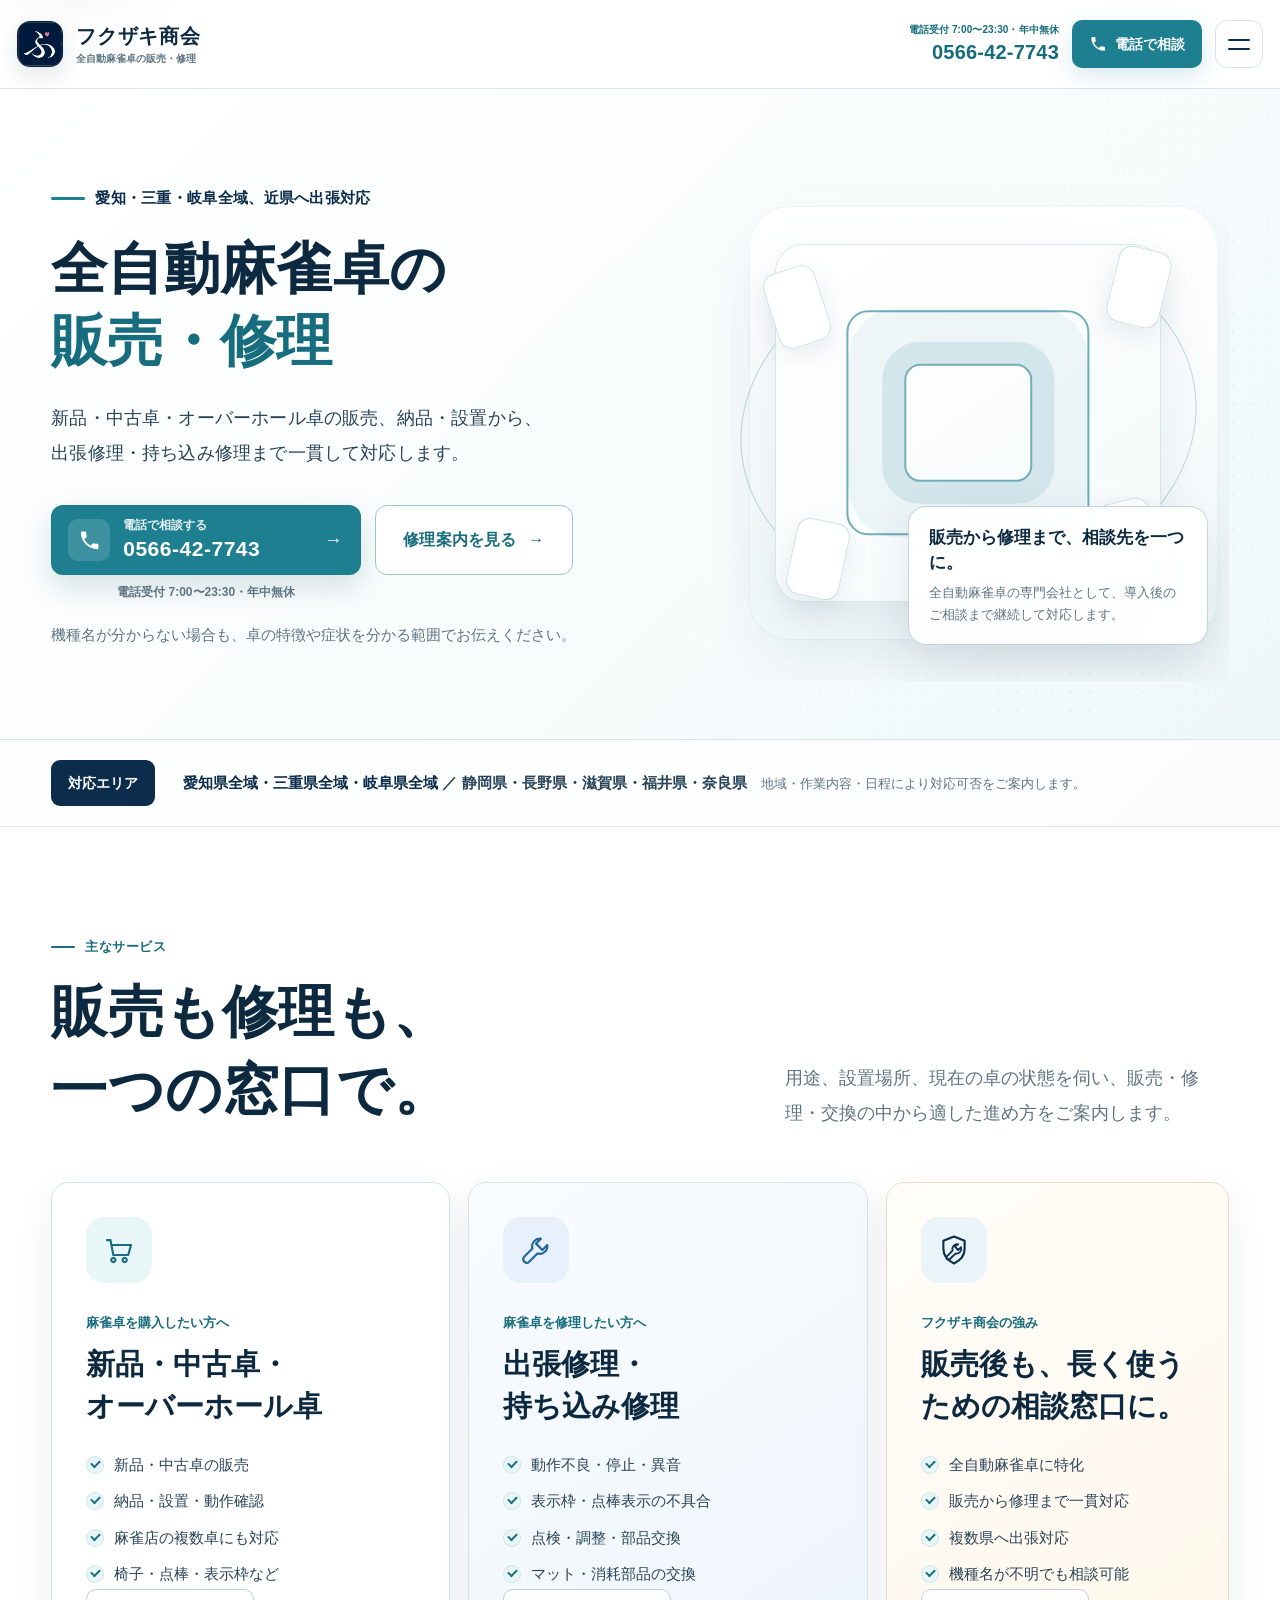
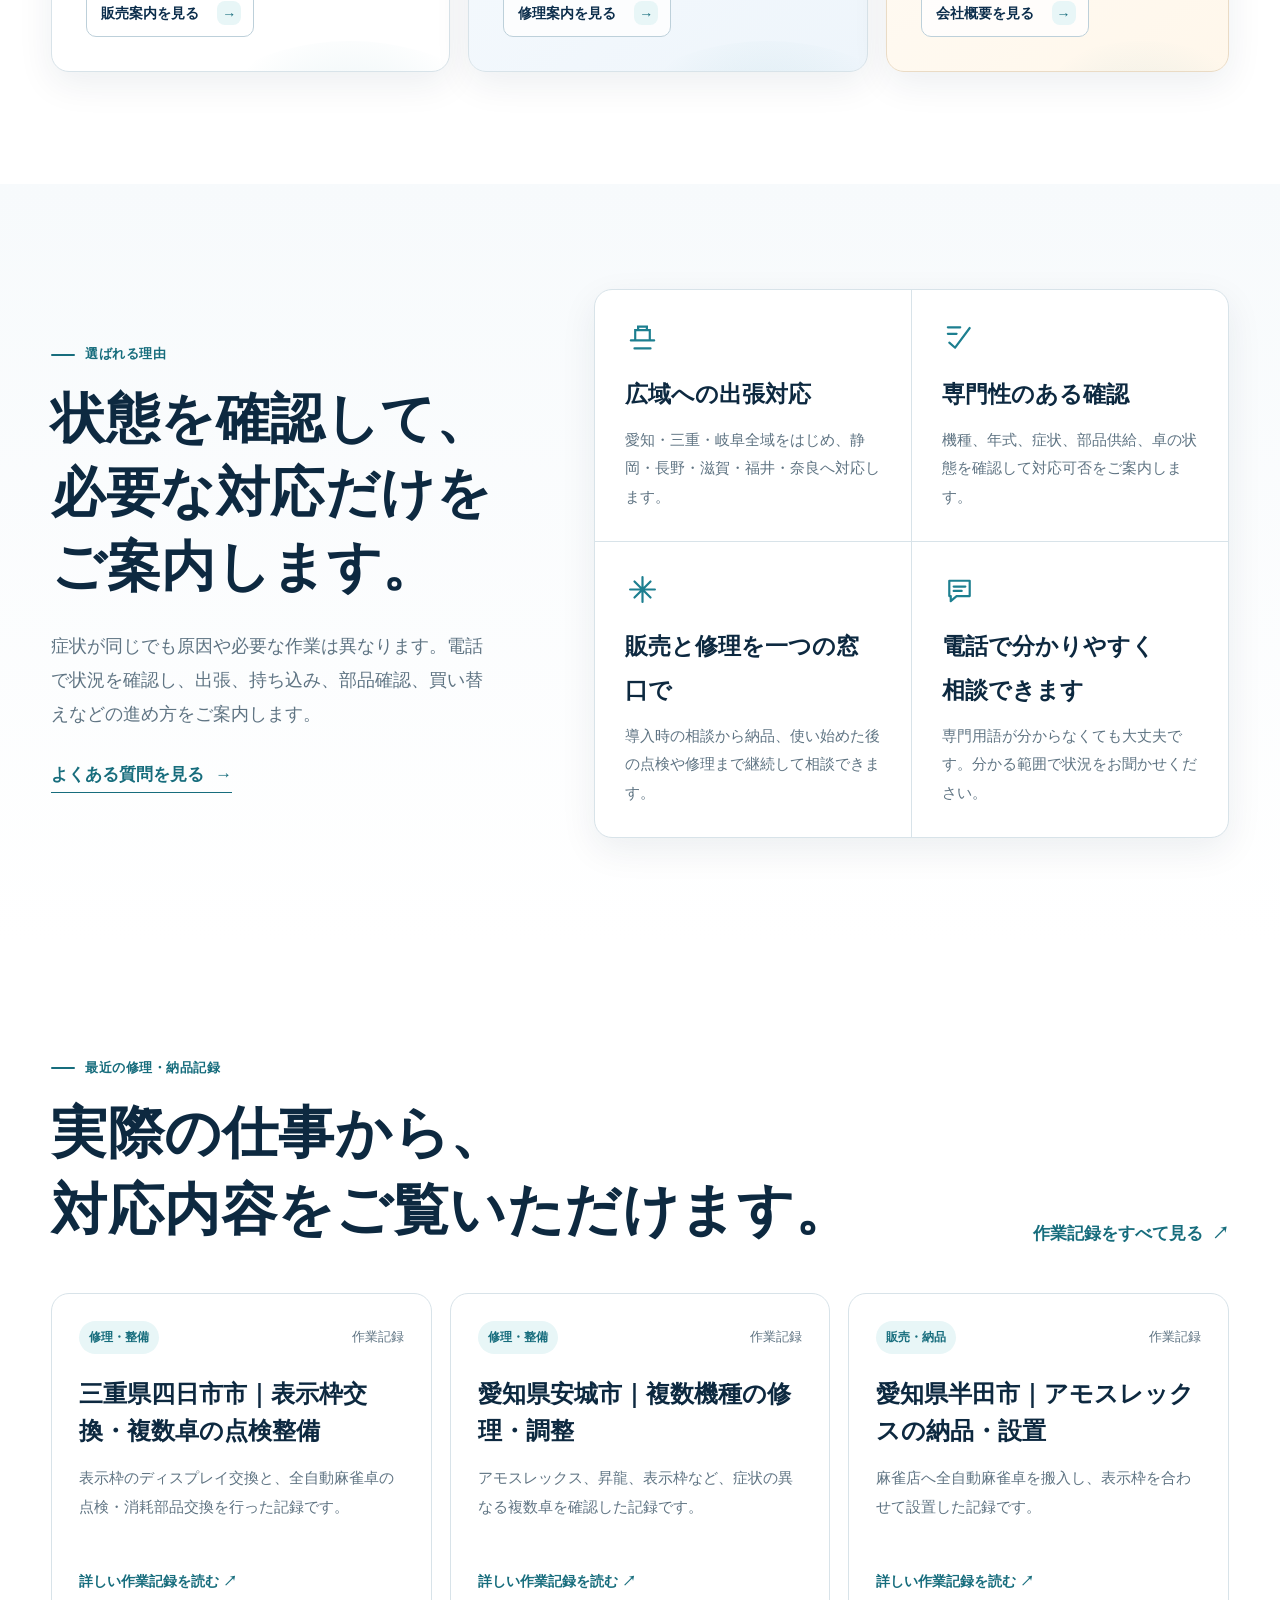
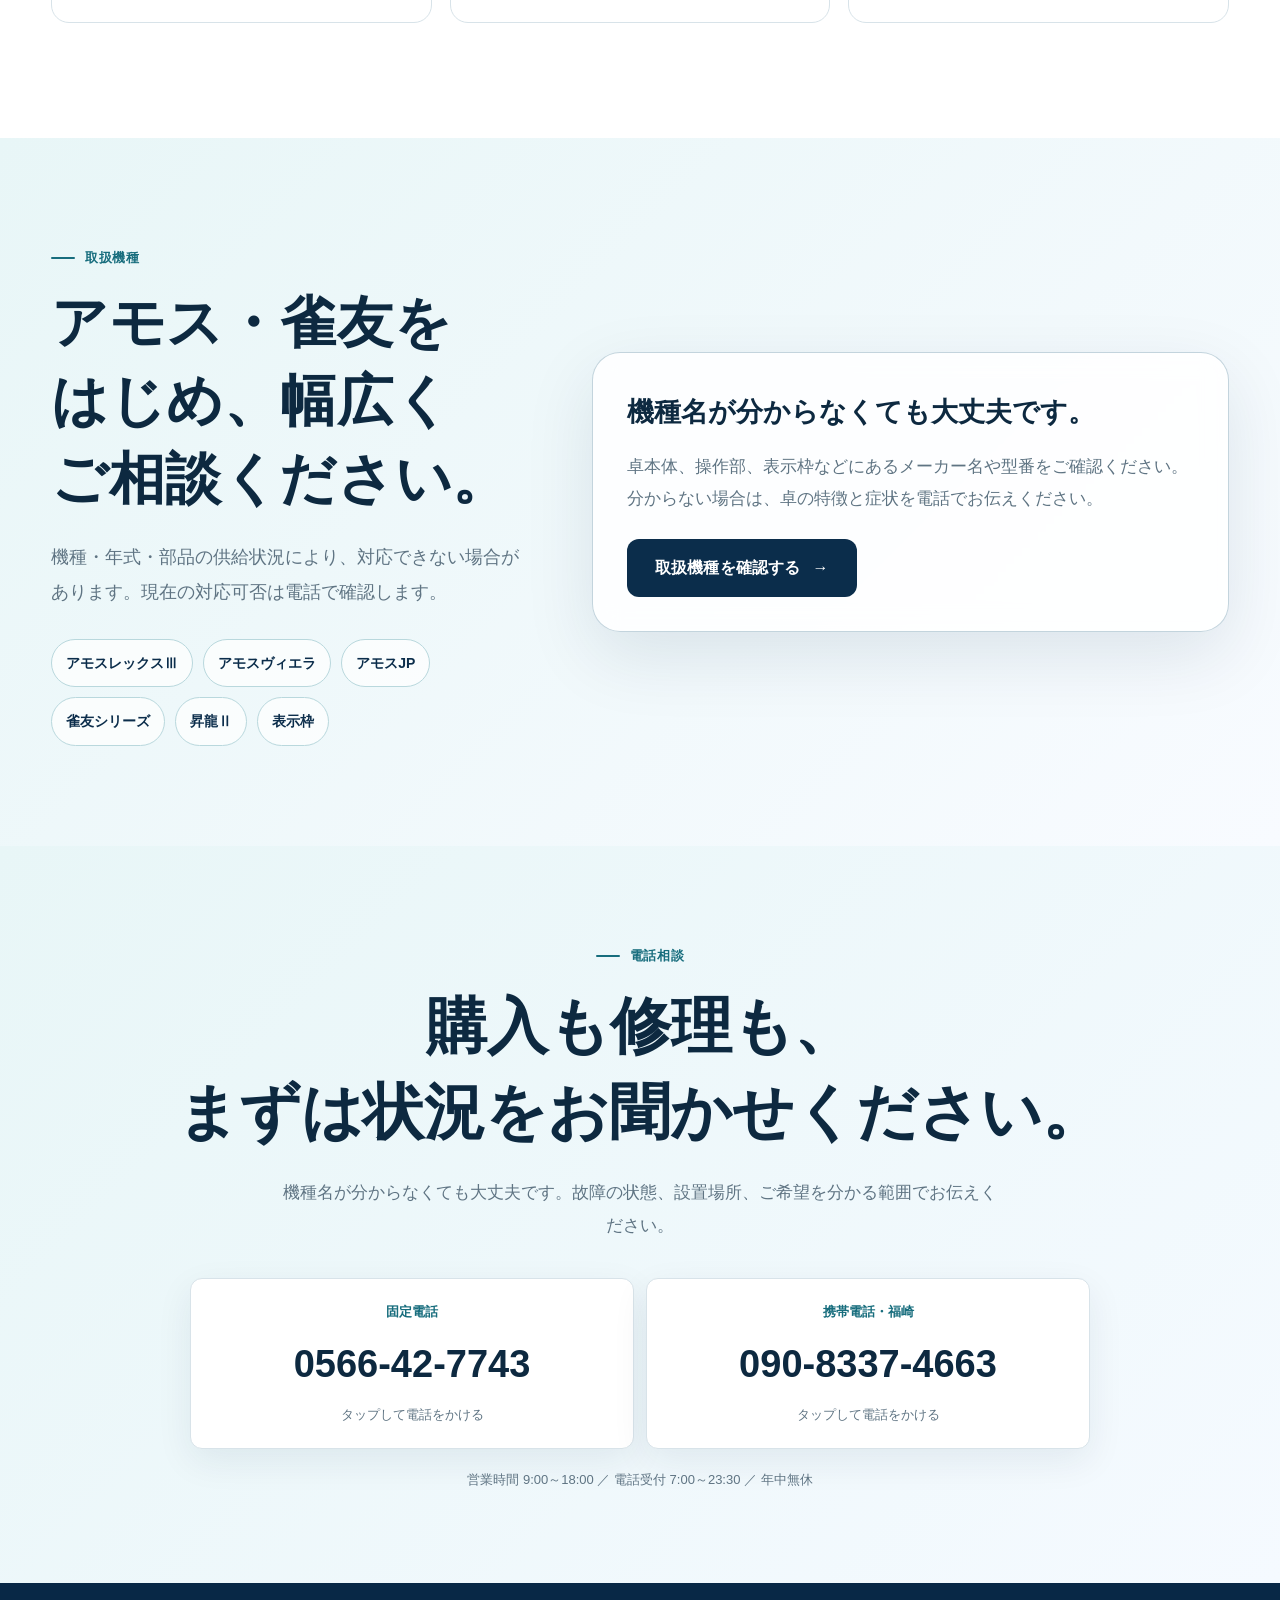
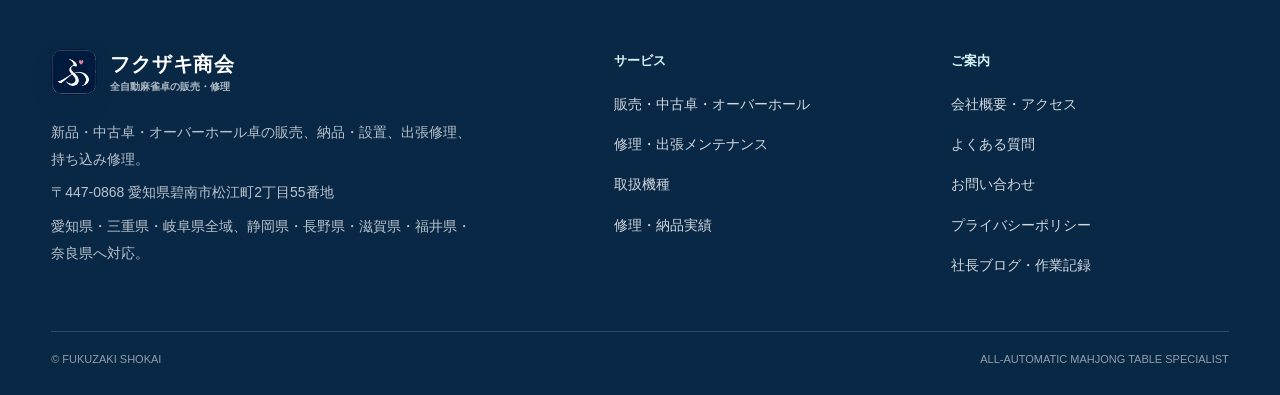
==== commit a213991d: "Use exact approved v4.2 icon PNG everywhere" ====
--- a/index.html
+++ b/index.html
@@ -5,8 +5,8 @@
 <meta name="viewport" content="width=device-width, initial-scale=1">
 <meta name="format-detection" content="telephone=no">
 <meta name="theme-color" content="#ffffff">
-<link rel="icon" href="images/apple-touch-icon.png" type="image/png">
-<link rel="apple-touch-icon" href="images/apple-touch-icon.png">
+<link rel="icon" href="images/favicon.png?v=20260814f" type="image/png">
+<link rel="apple-touch-icon" href="images/apple-touch-icon.png?v=20260814f">
 <script>document.documentElement.classList.add('js');</script>
 
 <title>全自動麻雀卓の販売・修理｜フクザキ商会｜愛知県碧南市</title>
@@ -32,7 +32,7 @@
 <header class="site-header" data-header>
   <div class="header-shell">
     <a class="brand" href="index.html" aria-label="フクザキ商会 トップページ">
-      <img class="brand-mark" src="images/apple-touch-icon.png" alt="">
+      <img class="brand-mark" src="images/brand-icon.png?v=20260814f" alt="">
       <span class="brand-copy"><strong>フクザキ商会</strong><small>全自動麻雀卓の販売・修理</small></span>
     </a>
 
@@ -242,7 +242,7 @@
   <div class="footer-grid">
     <div>
       <a class="brand footer-brand" href="index.html">
-        <img class="brand-mark" src="images/apple-touch-icon.png" alt="">
+        <img class="brand-mark" src="images/brand-icon.png?v=20260814f" alt="">
         <span class="brand-copy"><strong>フクザキ商会</strong><small>全自動麻雀卓の販売・修理</small></span>
       </a>
       <p>新品・中古卓・オーバーホール卓の販売、納品・設置、出張修理、持ち込み修理。</p>
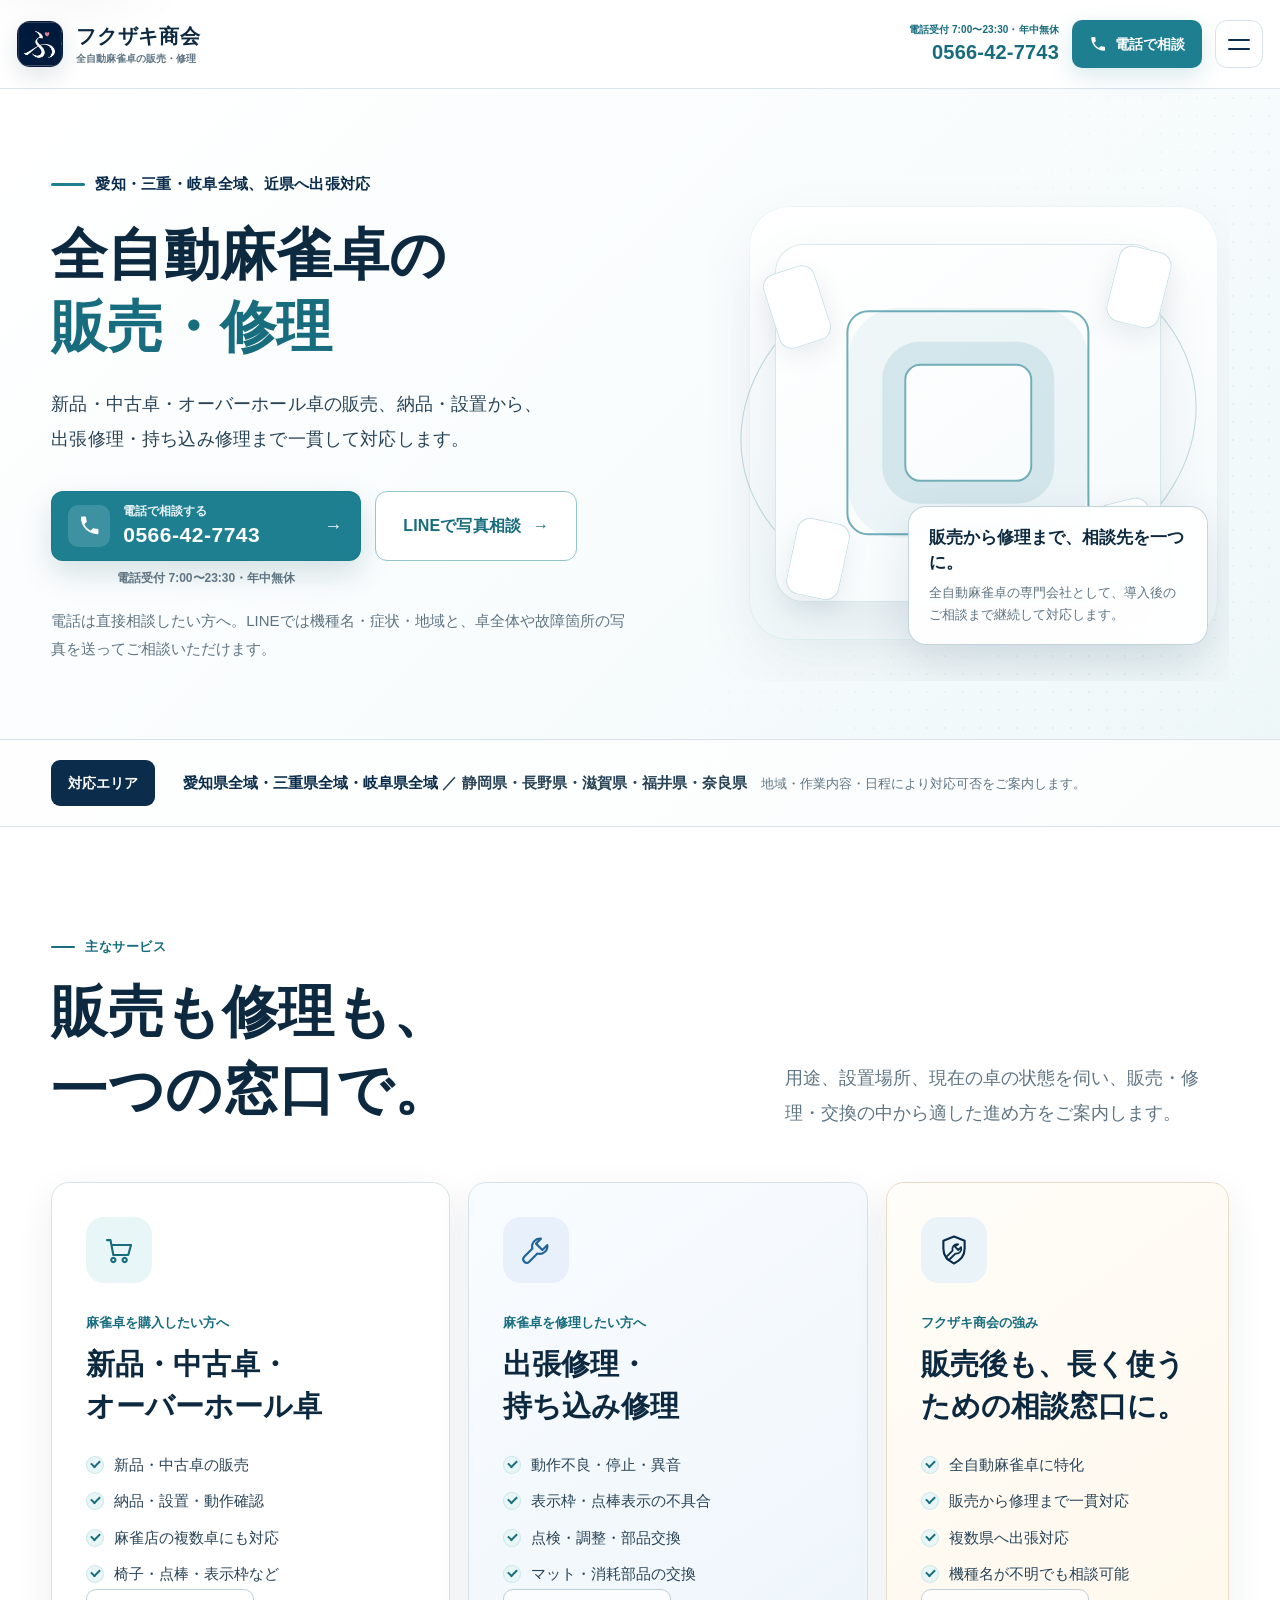
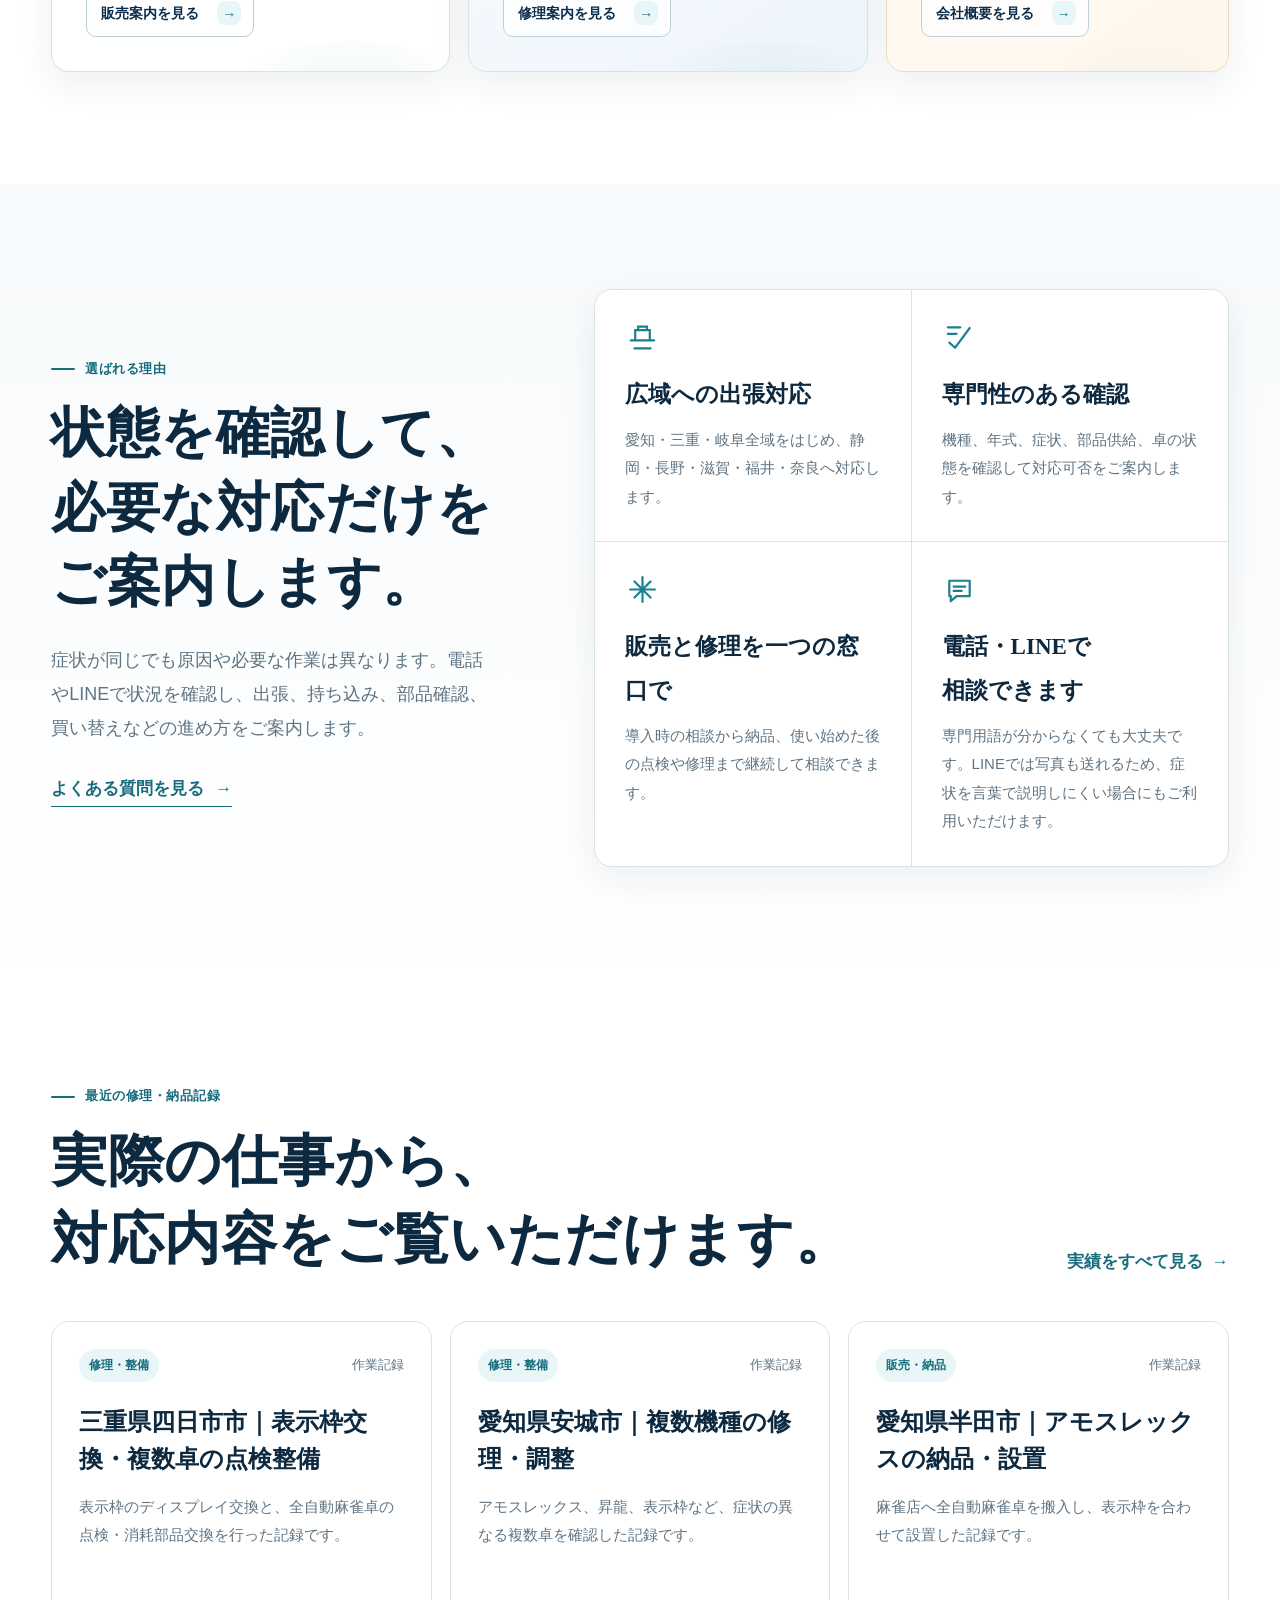
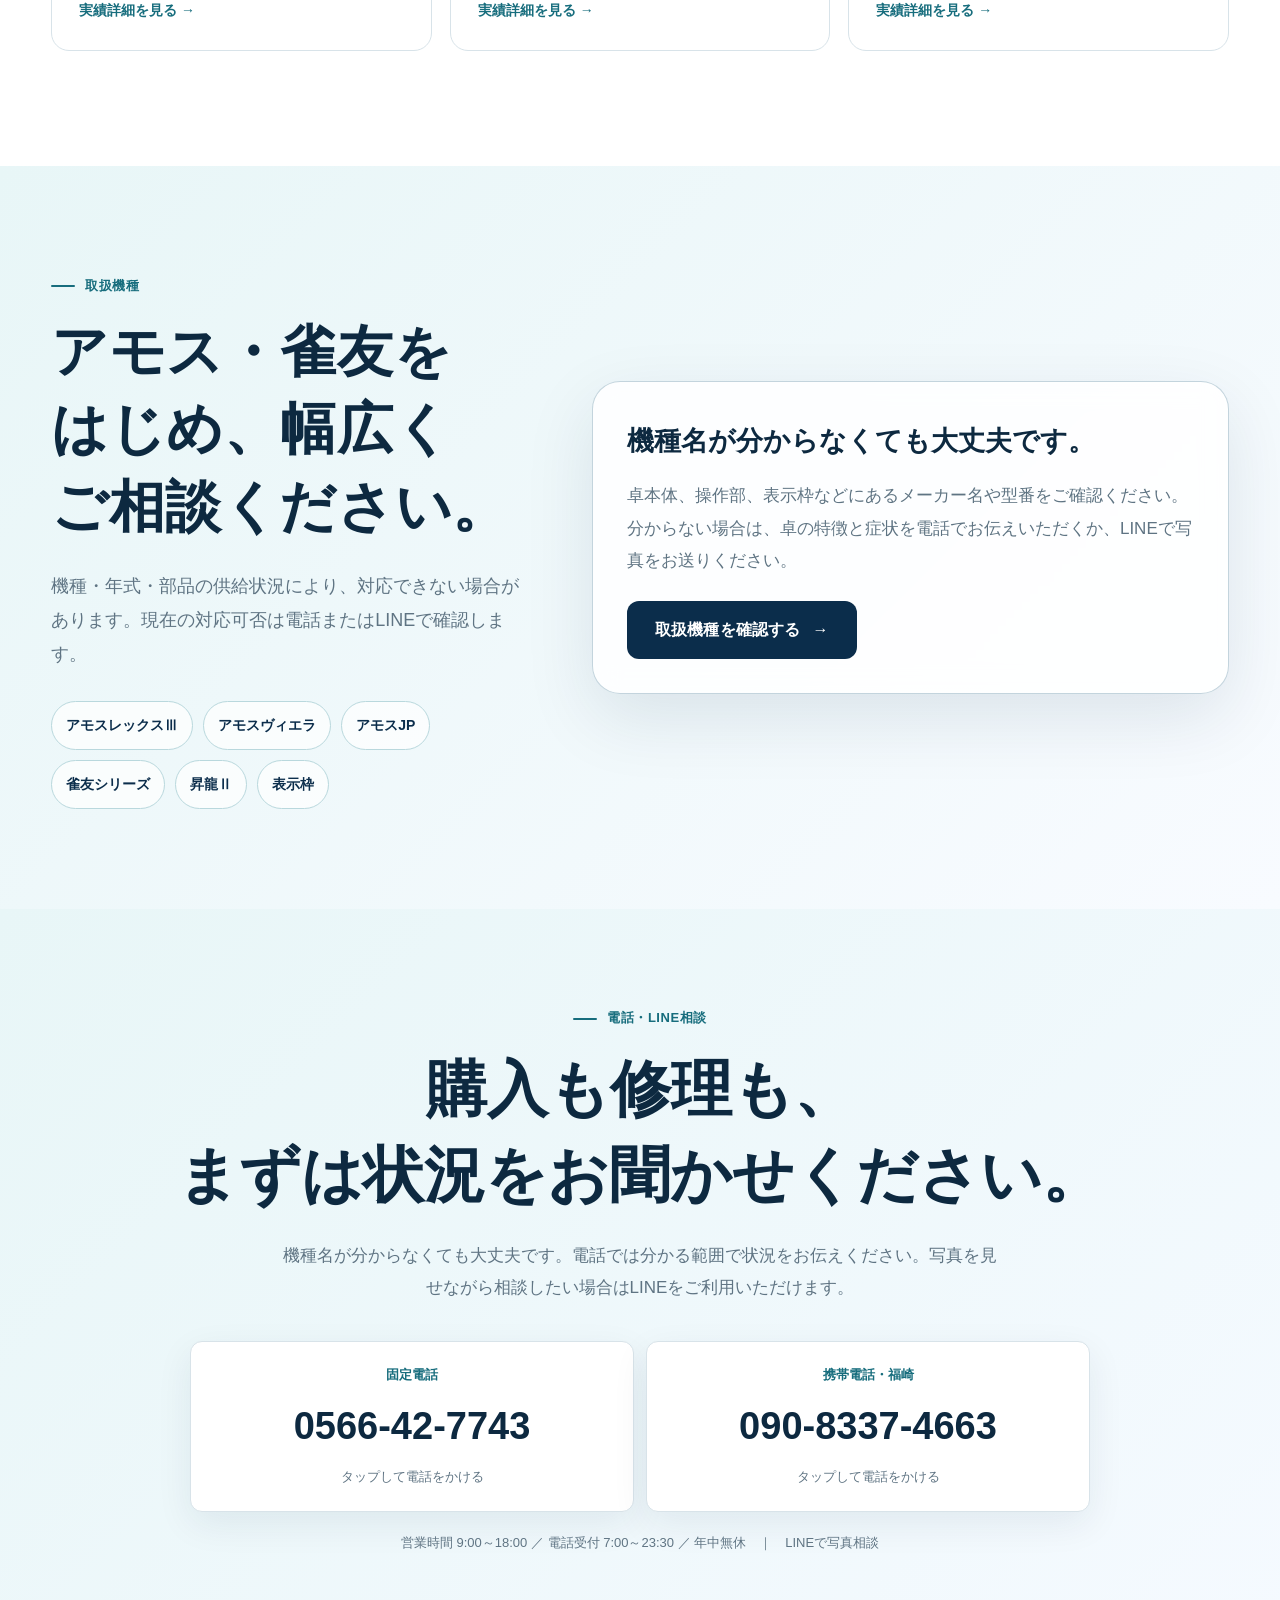
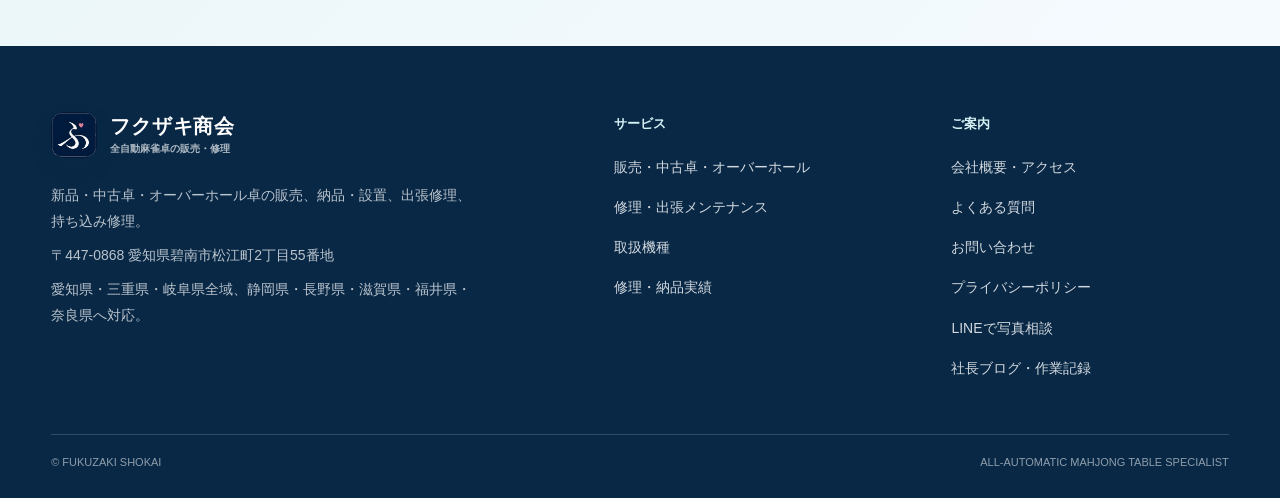
==== commit 257a8ff0: "トップページにLINE写真相談と自社実績導線を反映" ====
--- a/index.html
+++ b/index.html
@@ -5,19 +5,20 @@
 <meta name="viewport" content="width=device-width, initial-scale=1">
 <meta name="format-detection" content="telephone=no">
 <meta name="theme-color" content="#ffffff">
-<link rel="icon" href="images/favicon.png?v=20260814f" type="image/png">
+<link rel="icon" type="image/png" sizes="32x32" href="/images/favicon-32-20260823.png">
+<link rel="icon" type="image/png" sizes="16x16" href="/images/favicon-16-20260823.png">
 <link rel="apple-touch-icon" href="images/apple-touch-icon.png?v=20260814f">
 <script>document.documentElement.classList.add('js');</script>
 
 <title>全自動麻雀卓の販売・修理｜フクザキ商会｜愛知県碧南市</title>
-<meta name="description" content="全自動麻雀卓の販売・修理ならフクザキ商会。愛知・三重・岐阜全域と近県へ、新品・中古卓、納品設置、出張修理、持ち込み修理に対応します。">
+<meta name="description" content="全自動麻雀卓の販売・修理ならフクザキ商会。愛知・三重・岐阜全域と近県へ、新品・中古卓、納品設置、出張修理、持ち込み修理に対応。電話・LINEで相談できます。">
 <meta name="robots" content="index,follow,max-image-preview:large">
 <link rel="canonical" href="https://ayuto.xsrv.jp/">
 <meta property="og:type" content="website">
 <meta property="og:locale" content="ja_JP">
 <meta property="og:site_name" content="フクザキ商会">
 <meta property="og:title" content="全自動麻雀卓の販売・修理｜フクザキ商会｜愛知県碧南市">
-<meta property="og:description" content="全自動麻雀卓の販売・修理ならフクザキ商会。愛知・三重・岐阜全域と近県へ、新品・中古卓、納品設置、出張修理、持ち込み修理に対応します。">
+<meta property="og:description" content="全自動麻雀卓の販売・修理ならフクザキ商会。愛知・三重・岐阜全域と近県へ、新品・中古卓、納品設置、出張修理、持ち込み修理に対応。電話・LINEで相談できます。">
 <meta property="og:url" content="https://ayuto.xsrv.jp/">
 <meta property="og:image" content="https://ayuto.xsrv.jp/images/ogp.png">
 <meta property="og:image:alt" content="全自動麻雀卓の販売・修理 フクザキ商会">
@@ -73,6 +74,7 @@
         <li><a href="company.html" >会社概要</a></li>
         <li><a href="faq.html" >よくある質問</a></li>
         <li><a href="contact.html" >お問い合わせ</a></li>
+        <li><a href="https://line.me/R/ti/p/@761qehyo" target="_blank" rel="noopener">LINEで写真相談</a></li>
         <li><a href="https://fukuzakisyoukai.blog.fc2.com/" target="_blank" rel="noopener">社長ブログ・作業記録</a></li>
       </ul>
     </nav>
@@ -101,9 +103,9 @@
             </a>
             <span class="hero-phone-hours">電話受付 7:00〜23:30・年中無休</span>
           </div>
-          <a class="button button-secondary hero-sub-cta" href="repair.html">修理案内を見る <span aria-hidden="true">→</span></a>
+          <a class="button button-secondary hero-sub-cta" href="https://line.me/R/ti/p/@761qehyo" target="_blank" rel="noopener">LINEで写真相談 <span aria-hidden="true">→</span></a>
         </div>
-        <p class="hero-note">機種名が分からない場合も、卓の特徴や症状を分かる範囲でお伝えください。</p>
+        <p class="hero-note">電話は直接相談したい方へ。LINEでは機種名・症状・地域と、卓全体や故障箇所の写真を送ってご相談いただけます。</p>
       </div>
 
       <div class="hero-visual hero-visual--abstract reveal delay-1" aria-hidden="true">
@@ -169,7 +171,7 @@
       <div class="trust-copy reveal">
         <p class="section-kicker">選ばれる理由</p>
         <h2 class="section-title" id="trust-title">状態を確認して、<br>必要な対応だけを<br>ご案内します。</h2>
-        <p class="section-lead">症状が同じでも原因や必要な作業は異なります。電話で状況を確認し、出張、持ち込み、部品確認、買い替えなどの進め方をご案内します。</p>
+        <p class="section-lead">症状が同じでも原因や必要な作業は異なります。電話やLINEで状況を確認し、出張、持ち込み、部品確認、買い替えなどの進め方をご案内します。</p>
         <a class="text-link" href="faq.html">よくある質問を見る <span aria-hidden="true">→</span></a>
       </div>
 
@@ -177,7 +179,7 @@
         <article class="trust-point"><svg viewBox="0 0 48 48" aria-hidden="true"><path d="M8 28h32M14 28V14h20v14M18 14V9h12v5M13 39h22" fill="none" stroke="currentColor" stroke-width="3" stroke-linecap="round"/></svg><h3>広域への出張対応</h3><p>愛知・三重・岐阜全域をはじめ、静岡・長野・滋賀・福井・奈良へ対応します。</p></article>
         <article class="trust-point"><svg viewBox="0 0 48 48" aria-hidden="true"><path d="m10 31 8 7 20-27M8 10h17M8 19h12" fill="none" stroke="currentColor" stroke-width="3" stroke-linecap="round" stroke-linejoin="round"/></svg><h3>専門性のある確認</h3><p>機種、年式、症状、部品供給、卓の状態を確認して対応可否をご案内します。</p></article>
         <article class="trust-point"><svg viewBox="0 0 48 48" aria-hidden="true"><path d="M24 7v34M7 24h34M13 13l22 22M35 13 13 35" fill="none" stroke="currentColor" stroke-width="3" stroke-linecap="round"/></svg><h3>販売と修理を一つの窓口で</h3><p>導入時の相談から納品、使い始めた後の点検や修理まで継続して相談できます。</p></article>
-        <article class="trust-point"><svg viewBox="0 0 48 48" aria-hidden="true"><path d="M10 12h28v21H20l-8 7v-7h-2z" fill="none" stroke="currentColor" stroke-width="3" stroke-linejoin="round"/><path d="M16 20h16M16 26h11" stroke="currentColor" stroke-width="3" stroke-linecap="round"/></svg><h3>電話で分かりやすく<br>相談できます</h3><p>専門用語が分からなくても大丈夫です。分かる範囲で状況をお聞かせください。</p></article>
+        <article class="trust-point"><svg viewBox="0 0 48 48" aria-hidden="true"><path d="M10 12h28v21H20l-8 7v-7h-2z" fill="none" stroke="currentColor" stroke-width="3" stroke-linejoin="round"/><path d="M16 20h16M16 26h11" stroke="currentColor" stroke-width="3" stroke-linecap="round"/></svg><h3>電話・LINEで<br>相談できます</h3><p>専門用語が分からなくても大丈夫です。LINEでは写真も送れるため、症状を言葉で説明しにくい場合にもご利用いただけます。</p></article>
       </div>
     </div>
   </section>
@@ -186,24 +188,24 @@
     <div class="section-shell">
       <div class="worklog-head reveal">
         <div><p class="section-kicker">最近の修理・納品記録</p><h2 class="section-title" id="worklog-title">実際の仕事から、<br>対応内容をご覧いただけます。</h2></div>
-        <a class="all-link" href="https://fukuzakisyoukai.blog.fc2.com/" target="_blank" rel="noopener">作業記録をすべて見る <span aria-hidden="true">↗</span></a>
+        <a class="all-link" href="works.html">実績をすべて見る <span aria-hidden="true">→</span></a>
       </div>
 
               <div class="worklog-grid">
-                      <a class="worklog-card reveal" href="https://fukuzakisyoukai.blog.fc2.com/blog-entry-3470.html" target="_blank" rel="noopener">
+                      <a class="worklog-card reveal" href="works/yokkaichi-repair/">
               <div class="worklog-meta"><span class="worklog-label">修理・整備</span><time datetime="">作業記録</time></div>
               <h3>三重県四日市市｜表示枠交換・複数卓の点検整備</h3>
-              <p>表示枠のディスプレイ交換と、全自動麻雀卓の点検・消耗部品交換を行った記録です。</p>              <b>詳しい作業記録を読む <span aria-hidden="true">↗</span></b>
-            </a>
-                      <a class="worklog-card reveal" href="https://fukuzakisyoukai.blog.fc2.com/blog-entry-3469.html" target="_blank" rel="noopener">
+              <p>表示枠のディスプレイ交換と、全自動麻雀卓の点検・消耗部品交換を行った記録です。</p>              <b>実績詳細を見る <span aria-hidden="true">→</span></b>
+            </a>
+                      <a class="worklog-card reveal" href="works/anjo-repair/">
               <div class="worklog-meta"><span class="worklog-label">修理・整備</span><time datetime="">作業記録</time></div>
               <h3>愛知県安城市｜複数機種の修理・調整</h3>
-              <p>アモスレックス、昇龍、表示枠など、症状の異なる複数卓を確認した記録です。</p>              <b>詳しい作業記録を読む <span aria-hidden="true">↗</span></b>
-            </a>
-                      <a class="worklog-card reveal" href="https://fukuzakisyoukai.blog.fc2.com/blog-entry-3463.html" target="_blank" rel="noopener">
+              <p>アモスレックス、昇龍、表示枠など、症状の異なる複数卓を確認した記録です。</p>              <b>実績詳細を見る <span aria-hidden="true">→</span></b>
+            </a>
+                      <a class="worklog-card reveal" href="works/handa-amos-rexx/">
               <div class="worklog-meta"><span class="worklog-label">販売・納品</span><time datetime="">作業記録</time></div>
               <h3>愛知県半田市｜アモスレックスの納品・設置</h3>
-              <p>麻雀店へ全自動麻雀卓を搬入し、表示枠を合わせて設置した記録です。</p>              <b>詳しい作業記録を読む <span aria-hidden="true">↗</span></b>
+              <p>麻雀店へ全自動麻雀卓を搬入し、表示枠を合わせて設置した記録です。</p>              <b>実績詳細を見る <span aria-hidden="true">→</span></b>
             </a>
                   </div>
           </div>
@@ -214,12 +216,12 @@
       <div class="models-copy reveal">
         <p class="section-kicker">取扱機種</p>
         <h2 class="section-title" id="models-title">アモス・雀友を<br>はじめ、幅広く<br>ご相談ください。</h2>
-        <p class="section-lead">機種・年式・部品の供給状況により、対応できない場合があります。現在の対応可否は電話で確認します。</p>
+        <p class="section-lead">機種・年式・部品の供給状況により、対応できない場合があります。現在の対応可否は電話またはLINEで確認します。</p>
         <div class="model-tags" aria-label="主な取扱機種"><span>アモスレックスⅢ</span><span>アモスヴィエラ</span><span>アモスJP</span><span>雀友シリーズ</span><span>昇龍Ⅱ</span><span>表示枠</span></div>
       </div>
       <div class="models-panel reveal delay-1">
         <h3>機種名が分からなくても大丈夫です。</h3>
-        <p>卓本体、操作部、表示枠などにあるメーカー名や型番をご確認ください。分からない場合は、卓の特徴と症状を電話でお伝えください。</p>
+        <p>卓本体、操作部、表示枠などにあるメーカー名や型番をご確認ください。分からない場合は、卓の特徴と症状を電話でお伝えいただくか、LINEで写真をお送りください。</p>
         <a class="button button-dark" href="models.html">取扱機種を確認する <span aria-hidden="true">→</span></a>
       </div>
     </div>
@@ -227,14 +229,14 @@
 </main>
 <section class="contact-band" aria-labelledby="contact-band-title">
   <div class="contact-band-inner reveal">
-    <p class="section-kicker">電話相談</p>
+    <p class="section-kicker">電話・LINE相談</p>
     <h2 id="contact-band-title">購入も修理も、<br>まずは状況をお聞かせください。</h2>
-    <p>機種名が分からなくても大丈夫です。故障の状態、設置場所、ご希望を分かる範囲でお伝えください。</p>
+    <p>機種名が分からなくても大丈夫です。電話では分かる範囲で状況をお伝えください。写真を見せながら相談したい場合はLINEをご利用いただけます。</p>
     <div class="contact-band-actions">
       <a class="phone-display" href="tel:0566427743"><small>固定電話</small><strong>0566-42-7743</strong><span>タップして電話をかける</span></a>
       <a class="phone-display" href="tel:09083374663"><small>携帯電話・福崎</small><strong>090-8337-4663</strong><span>タップして電話をかける</span></a>
     </div>
-    <p class="contact-meta">営業時間 9:00～18:00 ／ 電話受付 7:00～23:30 ／ 年中無休</p>
+    <p class="contact-meta">営業時間 9:00～18:00 ／ 電話受付 7:00～23:30 ／ 年中無休　｜　<a href="https://line.me/R/ti/p/@761qehyo" target="_blank" rel="noopener">LINEで写真相談</a></p>
   </div>
 </section>
 
@@ -265,6 +267,7 @@
         <li><a href="faq.html">よくある質問</a></li>
         <li><a href="contact.html">お問い合わせ</a></li>
         <li><a href="privacy.html">プライバシーポリシー</a></li>
+        <li><a href="https://line.me/R/ti/p/@761qehyo" target="_blank" rel="noopener">LINEで写真相談</a></li>
         <li><a href="https://fukuzakisyoukai.blog.fc2.com/" target="_blank" rel="noopener">社長ブログ・作業記録</a></li>
       </ul>
     </div>
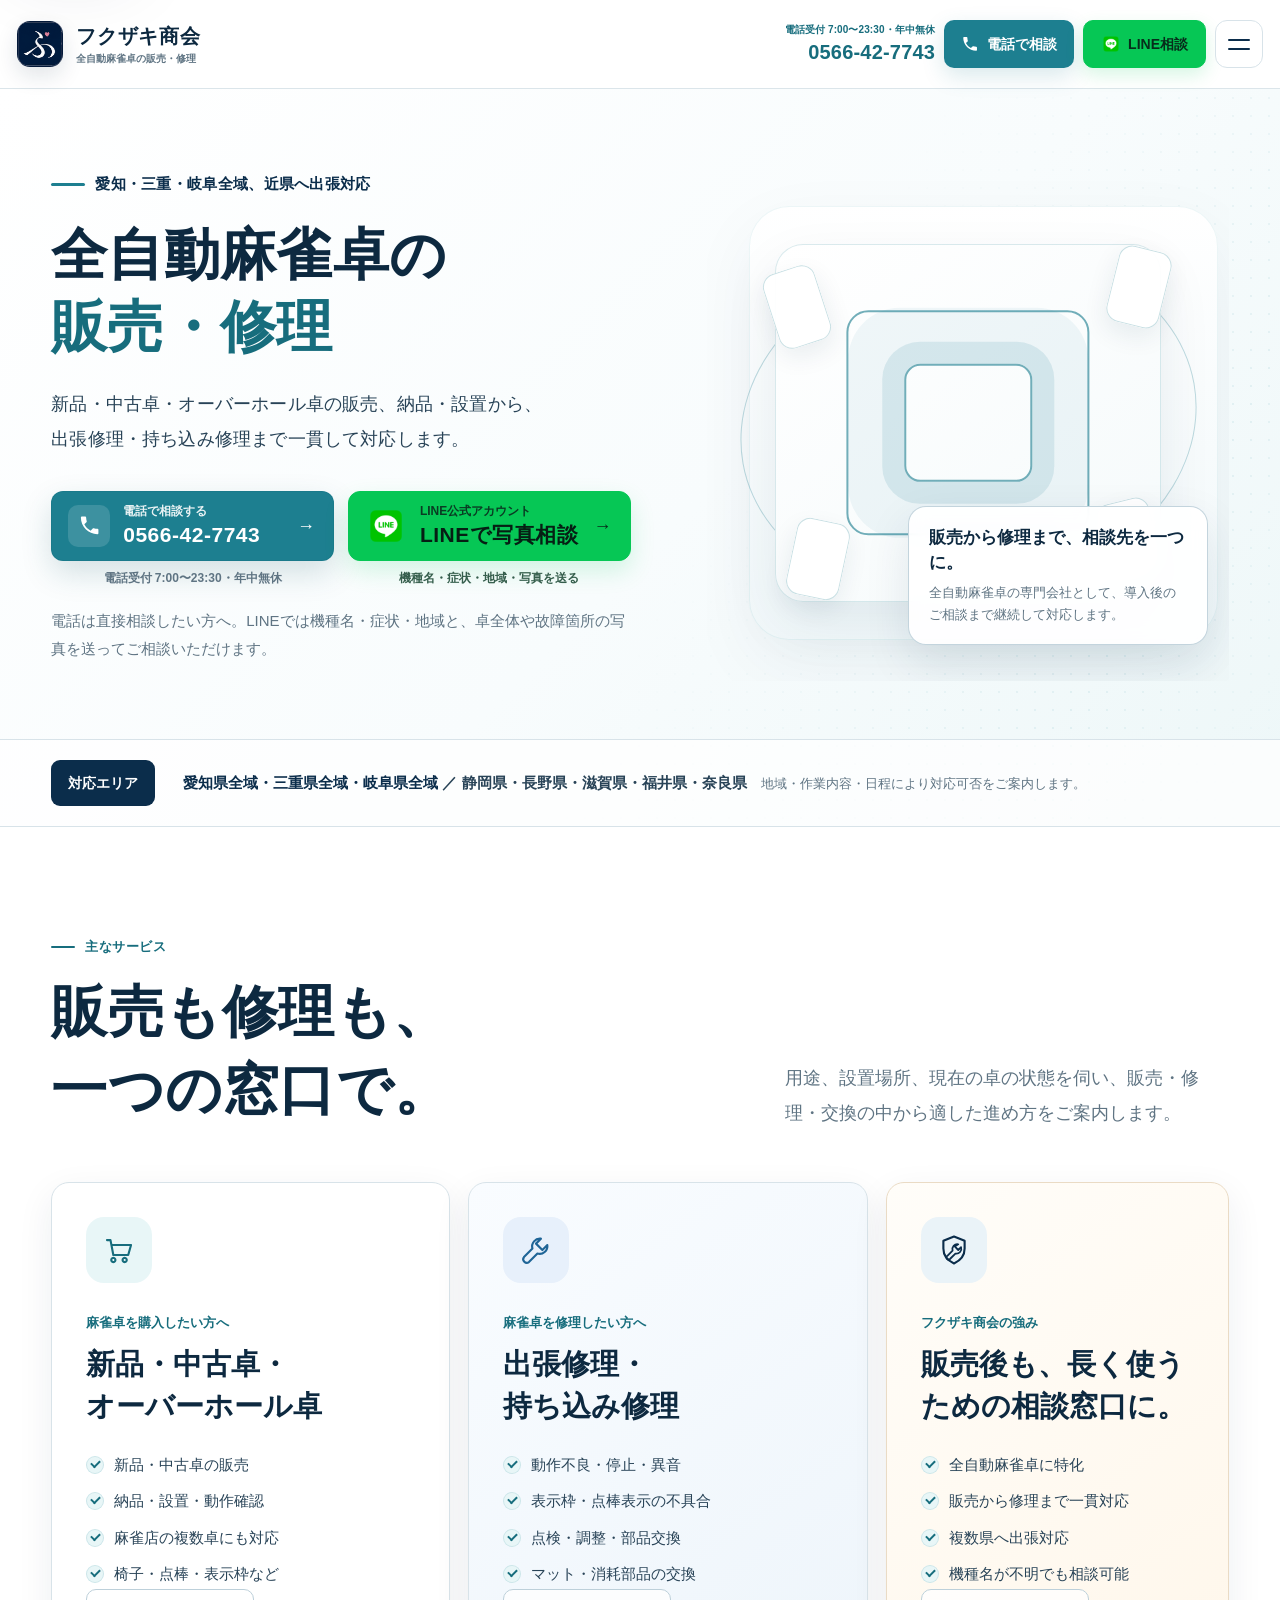
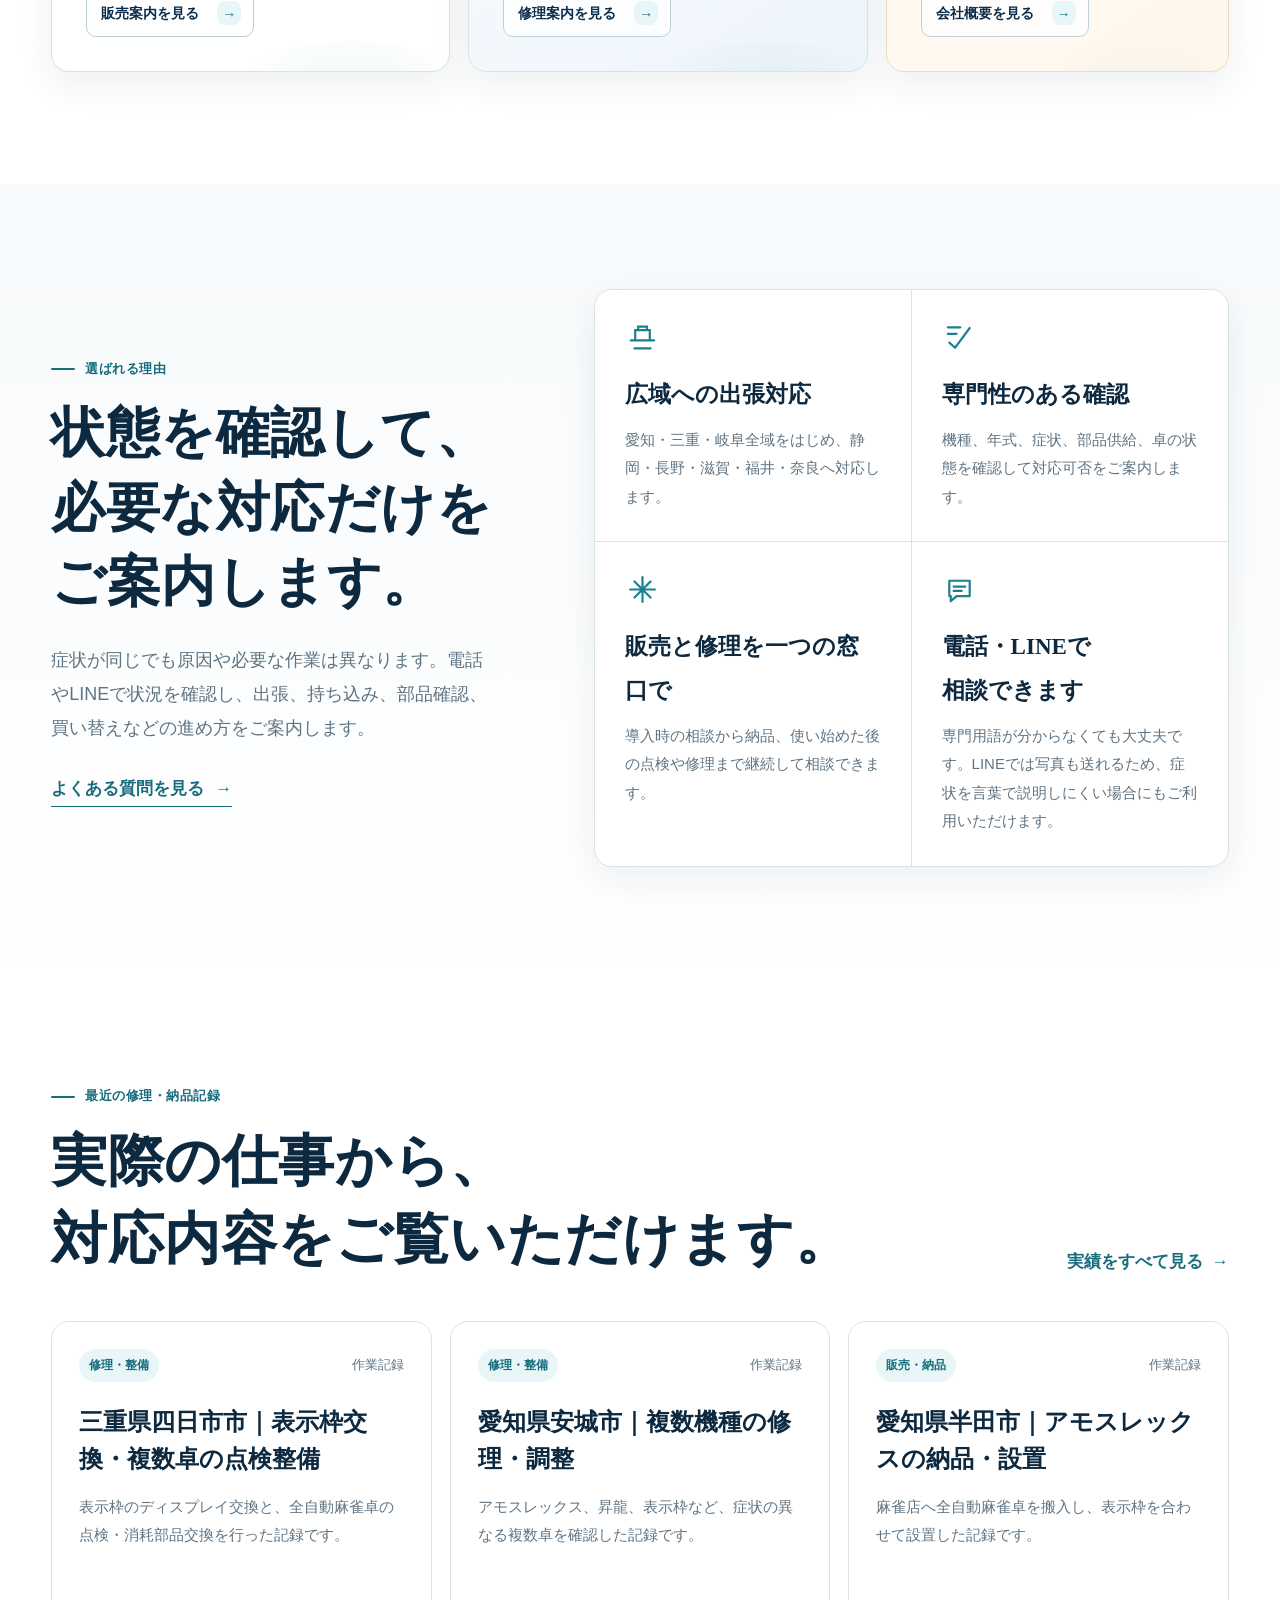
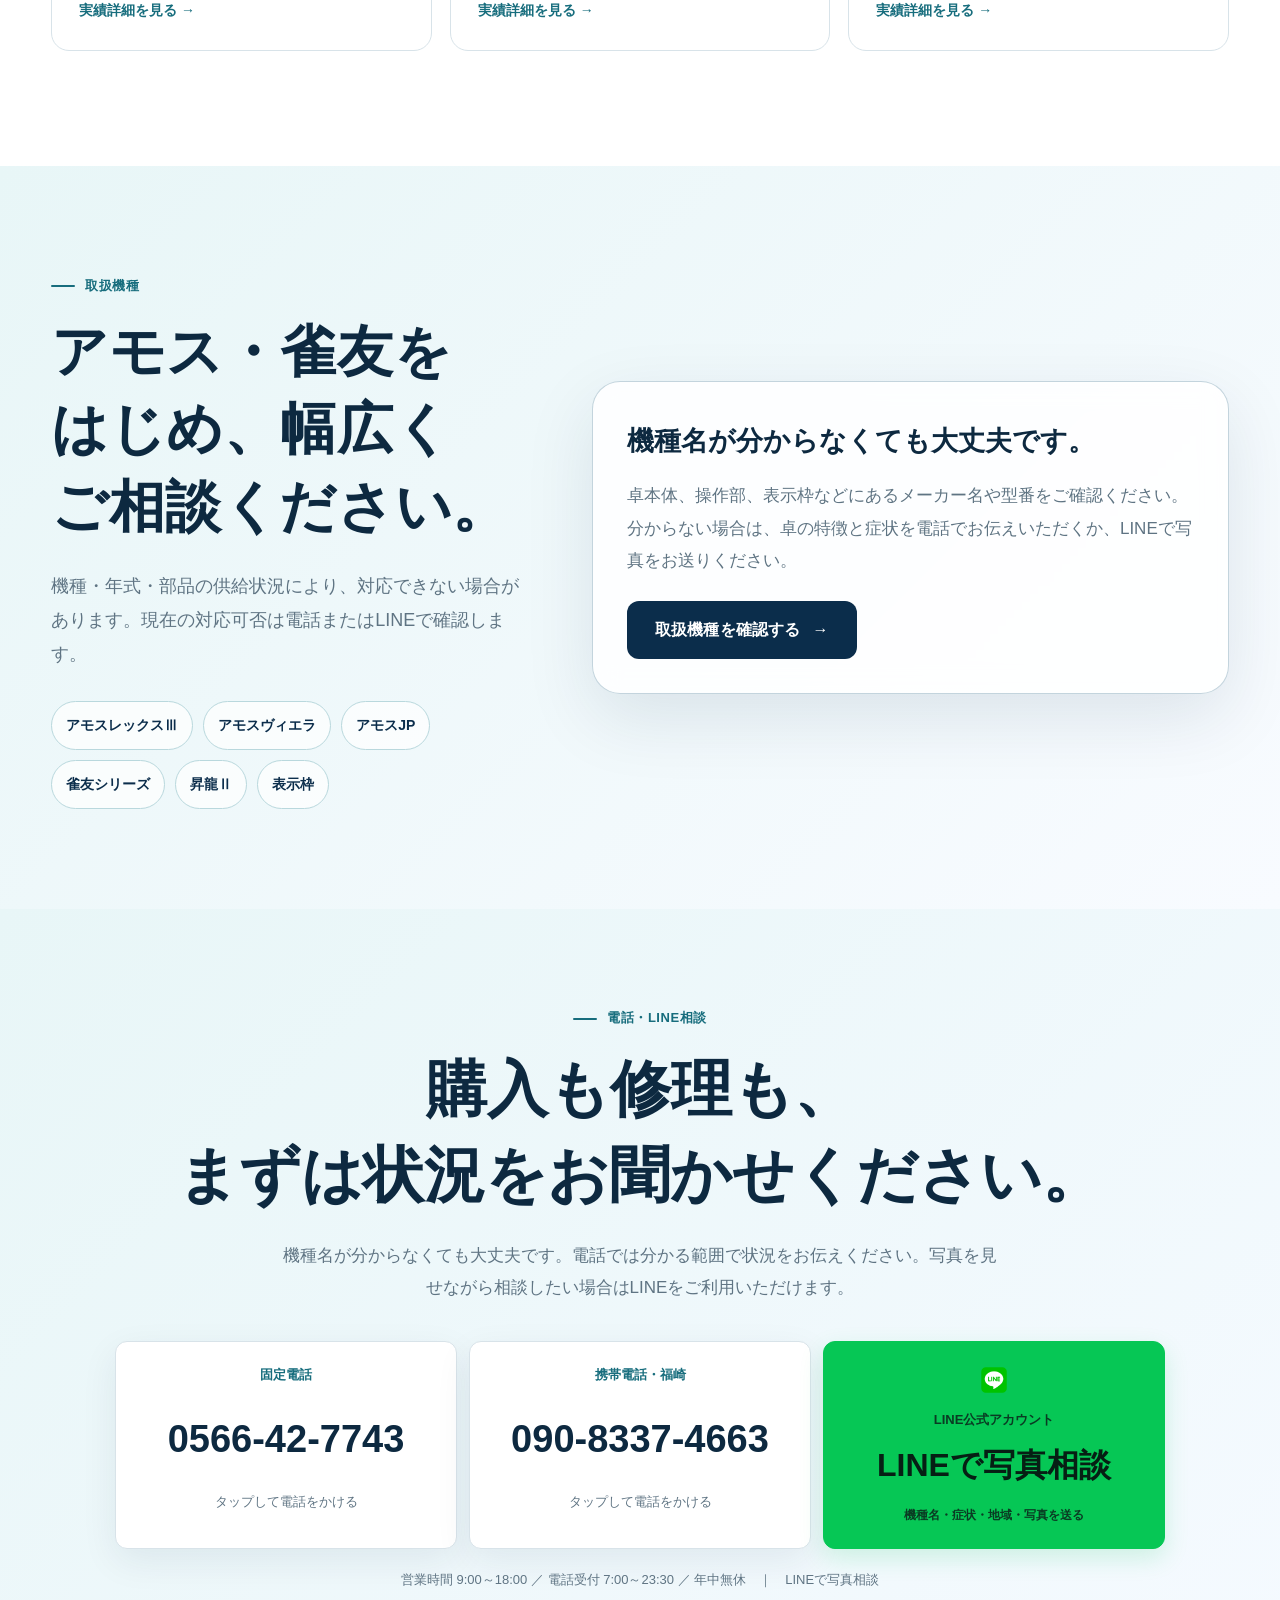
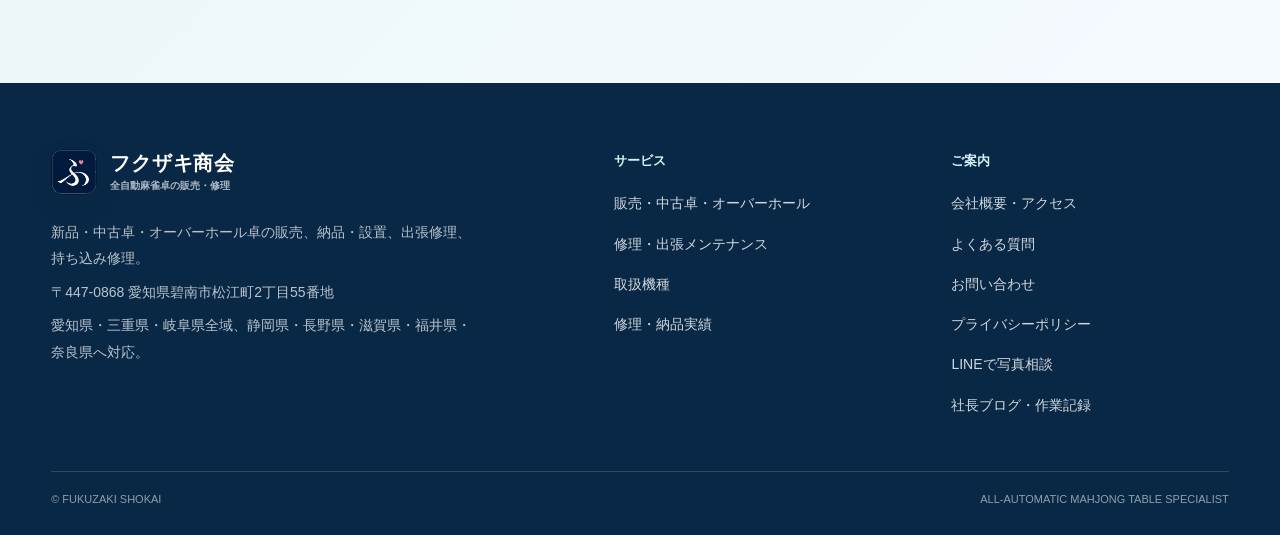
==== commit beba303f: "スマホ版CSSとJSを全ページで即時反映" ====
--- a/index.html
+++ b/index.html
@@ -25,7 +25,7 @@
 <meta property="og:image:width" content="1200">
 <meta property="og:image:height" content="630">
 <meta name="twitter:card" content="summary_large_image">
-<link rel="stylesheet" href="style.css?v=20260814d">
+<link rel="stylesheet" href="style.css?v=20260824e">
 <script type="application/ld+json">{"@context":"https://schema.org","@type":["LocalBusiness","Store"],"@id":"https://ayuto.xsrv.jp/#business","name":"フクザキ商会","alternateName":"FUKUZAKI SHOKAI","url":"https://ayuto.xsrv.jp/","image":"https://ayuto.xsrv.jp/images/ogp.png","telephone":"+81-566-42-7743","faxNumber":"+81-566-48-3202","address":{"@type":"PostalAddress","postalCode":"447-0868","addressRegion":"愛知県","addressLocality":"碧南市","streetAddress":"松江町2丁目55番地","addressCountry":"JP"},"openingHoursSpecification":[{"@type":"OpeningHoursSpecification","dayOfWeek":["Monday","Tuesday","Wednesday","Thursday","Friday","Saturday","Sunday"],"opens":"09:00","closes":"18:00"}],"areaServed":["愛知県","三重県","岐阜県","静岡県","長野県","滋賀県","福井県","奈良県"],"sameAs":["https://fukuzakisyoukai.blog.fc2.com/"]}</script>
 </head>
 <body class="home">
@@ -277,6 +277,6 @@
 
 <a class="floating-call" href="tel:0566427743" aria-label="フクザキ商会へ電話する"><span>電話で相談する</span><strong>0566-42-7743</strong></a>
 
-<script src="js/main.js?v=20260814d" defer></script>
+<script src="js/main.js?v=20260824e" defer></script>
 </body>
 </html>
--- a/style.css
+++ b/style.css
@@ -1,513 +1,199 @@
-/*
-Theme Name: フクザキ商会 公式サイト v4.2
-Theme URI: https://ayuto.xsrv.jp/
-Author: フクザキ商会
-Description: 全自動麻雀卓の販売・修理を明快に伝える、広域対応・電話相談中心のレスポンシブ企業テーマ。
-Version: 4.2.0
-Requires at least: 6.4
-Requires PHP: 7.4
-Text Domain: fukuzaki-enterprise
-*/
+/* deploy-mobile-polish: 2026-08-24 */
+@import url("style-base-20260824.css?v=20260824a");
 
-:root{
-  --ink:#0d2940;
-  --ink-soft:#284357;
-  --navy:#0b2d4b;
-  --teal:#1d7f90;
-  --teal-dark:#176d7d;
-  --teal-pale:#e8f6f7;
-  --blue-pale:#eef5fb;
-  --warm:#fff9f1;
-  --paper:#ffffff;
-  --surface:#f6f9fb;
-  --surface-2:#edf4f7;
-  --muted:#5f7483;
-  --line:#d8e3e9;
-  --line-strong:#bdd0da;
-  --footer:#082846;
-  --success:#258a6c;
-  --max:1260px;
-  --pad:clamp(22px,4vw,54px);
-  --radius-lg:28px;
-  --radius:18px;
-  --radius-sm:12px;
-  --shadow:0 24px 70px rgba(13,41,64,.10);
-  --shadow-soft:0 12px 36px rgba(13,41,64,.075);
-  --sans:-apple-system,BlinkMacSystemFont,"Hiragino Sans","Hiragino Kaku Gothic ProN","Yu Gothic",YuGothic,Meiryo,sans-serif;
-  --serif:"Yu Mincho","Hiragino Mincho ProN",serif;
-  --ease:cubic-bezier(.2,.72,.2,1);
+/* Smartphone polish 2026-08-24: compact header, clear menu, equal phone/LINE access. */
+@media (max-width:760px){
+  body{padding-bottom:74px}
+
+  .site-header .header-shell{
+    height:70px!important;
+    width:calc(100% - 20px)!important;
+    gap:8px!important;
+  }
+  .site-header .brand{
+    min-width:0!important;
+    gap:9px!important;
+  }
+  .site-header .brand-mark{
+    width:38px!important;
+    height:38px!important;
+    border-radius:10px!important;
+  }
+  .site-header .brand-copy{min-width:0!important}
+  .site-header .brand-copy strong{
+    font-size:16px!important;
+    white-space:nowrap!important;
+  }
+  .site-header .brand-copy small{
+    font-size:8px!important;
+    white-space:nowrap!important;
+  }
+  .site-header .header-actions{
+    flex:0 0 auto!important;
+    gap:7px!important;
+  }
+  html body .site-header .header-phone,
+  html body .site-header .header-call-button:not(.header-line-button){
+    display:none!important;
+  }
+  html body .site-header .header-line-button,
+  html body.home .site-header .header-line-button{
+    display:inline-flex!important;
+    width:44px!important;
+    height:44px!important;
+    min-height:44px!important;
+    flex:0 0 44px!important;
+    align-items:center!important;
+    justify-content:center!important;
+    padding:0!important;
+    gap:0!important;
+    border:1px solid #06C755!important;
+    border-radius:12px!important;
+    background:#06C755!important;
+    box-shadow:none!important;
+  }
+  html body .site-header .header-line-button span{display:none!important}
+  html body .site-header .header-line-button img,
+  html body.home .site-header .header-line-button img{
+    width:25px!important;
+    height:25px!important;
+    margin:0!important;
+    border-radius:6px!important;
+    object-fit:contain!important;
+  }
+  .site-header .menu-button{
+    display:block!important;
+    width:44px!important;
+    height:44px!important;
+    flex:0 0 44px!important;
+    border-radius:12px!important;
+  }
+  .site-header .menu-button span:nth-of-type(2){left:11px!important;top:16px!important}
+  .site-header .menu-button span:nth-of-type(3){left:11px!important;top:25px!important}
+  .site-header .menu-button[aria-expanded="true"] span:nth-of-type(2),
+  .site-header .menu-button[aria-expanded="true"] span:nth-of-type(3){top:21px!important}
+
+  html body .mobile-menu:not([hidden]){
+    display:grid!important;
+    grid-template-columns:minmax(0,1fr) minmax(0,1fr)!important;
+    align-content:start!important;
+    gap:10px!important;
+    top:70px!important;
+    height:calc(100dvh - 70px)!important;
+    padding:14px 14px calc(24px + env(safe-area-inset-bottom))!important;
+    background:#f6fafb!important;
+    color:var(--ink)!important;
+  }
+  html body .mobile-menu nav{
+    grid-column:1/-1!important;
+    overflow:hidden!important;
+    padding:3px 14px!important;
+    border:1px solid var(--line)!important;
+    border-radius:16px!important;
+    background:#fff!important;
+    box-shadow:0 10px 30px rgba(13,41,64,.07)!important;
+  }
+  html body .mobile-menu li{border-bottom:1px solid #e4edf1!important}
+  html body .mobile-menu li:last-child{border-bottom:0!important}
+  html body .mobile-menu nav a{
+    min-height:49px!important;
+    padding:0!important;
+    color:var(--ink)!important;
+    font-size:15px!important;
+    font-weight:800!important;
+  }
+  html body .mobile-menu nav a::after{
+    color:var(--teal)!important;
+    font-size:14px!important;
+  }
+  html body .mobile-menu > .mobile-call{
+    min-width:0!important;
+    min-height:104px!important;
+    margin:0!important;
+    padding:12px 8px!important;
+    align-content:center!important;
+    justify-content:center!important;
+    border-radius:14px!important;
+    box-shadow:0 8px 22px rgba(13,41,64,.10)!important;
+    text-align:center!important;
+  }
+  html body .mobile-menu > .mobile-call:not(.mobile-line-call){
+    background:var(--teal)!important;
+    color:#fff!important;
+  }
+  html body .mobile-menu > .mobile-line-call,
+  html body.home .mobile-menu > .mobile-line-call{
+    background:#06C755!important;
+    color:#072d1b!important;
+    border:1px solid #06C755!important;
+  }
+  html body .mobile-menu > .mobile-call small{
+    font-size:9.5px!important;
+    line-height:1.4!important;
+    white-space:normal!important;
+  }
+  html body .mobile-menu > .mobile-call strong{
+    margin-top:5px!important;
+    font-size:15px!important;
+    line-height:1.25!important;
+    white-space:nowrap!important;
+    letter-spacing:0!important;
+  }
+  html body .mobile-menu > .mobile-call span{
+    margin-top:5px!important;
+    font-size:10px!important;
+    line-height:1.35!important;
+    white-space:normal!important;
+  }
+  html body .mobile-menu > .mobile-line-call .line-menu-title{
+    display:flex!important;
+    align-items:center!important;
+    justify-content:center!important;
+    gap:6px!important;
+  }
+  html body .mobile-menu > .mobile-line-call img,
+  html body.home .mobile-menu > .mobile-line-call img{
+    width:23px!important;
+    height:23px!important;
+    flex:0 0 23px!important;
+    margin:0!important;
+    border-radius:6px!important;
+  }
+
+  html body .floating-call,
+  html body .floating-line{
+    min-height:56px!important;
+    padding:10px 8px!important;
+    border-radius:13px!important;
+  }
+  html body .floating-call span,
+  html body .floating-line span{
+    font-size:13.5px!important;
+    font-weight:850!important;
+    line-height:1.2!important;
+  }
+  html body .floating-line .line-brand-icon{
+    width:21px!important;
+    height:21px!important;
+    margin-right:5px!important;
+    border-radius:5px!important;
+  }
+  body.menu-open .floating-call,
+  body.menu-open .floating-line{display:none!important}
 }
 
-*{box-sizing:border-box}
-html{scroll-behavior:smooth;scroll-padding-top:92px}
-body{margin:0;min-width:320px;background:var(--paper);color:var(--ink);font-family:var(--sans);font-size:17px;line-height:1.9;-webkit-font-smoothing:antialiased;text-rendering:optimizeLegibility}
-body.menu-open{overflow:hidden}
-a{color:inherit;text-decoration:none}
-button,input,textarea,select{font:inherit}
-img,svg{display:block;max-width:100%}
-ul,ol{margin:0;padding:0;list-style:none}
-p,h1,h2,h3,h4,dl,dd,figure{margin:0}
-::selection{background:#bce8ec;color:var(--navy)}
-a,button,summary{-webkit-tap-highlight-color:transparent}
-a:focus-visible,button:focus-visible,summary:focus-visible{outline:3px solid #62bac6;outline-offset:4px;border-radius:4px}
-.sr-only{position:absolute;width:1px;height:1px;padding:0;margin:-1px;overflow:hidden;clip:rect(0,0,0,0);white-space:nowrap;border:0}
-.skip-link{position:fixed;z-index:2000;left:14px;top:-100px;padding:12px 18px;border-radius:10px;background:#fff;color:#000;box-shadow:var(--shadow)}
-.skip-link:focus{top:14px}
-.section-shell{width:min(var(--max),calc(100% - var(--pad)*2));margin-inline:auto}
-.section-kicker{display:inline-flex;align-items:center;gap:10px;color:var(--teal-dark);font-size:13px;font-weight:800;letter-spacing:.04em}
-.section-kicker::before{content:"";width:24px;height:2px;border-radius:2px;background:currentColor}
-.section-title{font-family:var(--serif);font-size:clamp(36px,4.4vw,62px);font-weight:600;line-height:1.38;letter-spacing:.01em}
-.section-lead{max-width:720px;color:var(--muted);font-size:18px}
-.button{display:inline-flex;align-items:center;justify-content:center;gap:12px;min-height:58px;padding:0 27px;border:1px solid transparent;border-radius:12px;font-size:16px;font-weight:800;letter-spacing:.01em;transition:transform .25s var(--ease),background .25s var(--ease),border-color .25s var(--ease),box-shadow .25s var(--ease)}
-.button:hover{transform:translateY(-2px)}
-.button-primary{background:var(--teal);color:#fff;box-shadow:0 14px 34px rgba(33,136,154,.22)}
-.button-primary:hover{background:var(--teal-dark);box-shadow:0 18px 42px rgba(33,136,154,.28)}
-.button-secondary{border-color:#93c6cf;background:#fff;color:var(--teal-dark)}
-.button-secondary:hover{background:var(--teal-pale);border-color:var(--teal)}
-.button-dark{background:var(--navy);color:#fff}
-.button-dark:hover{background:#123b5d}
-.text-link{display:inline-flex;align-items:center;gap:11px;margin-top:28px;color:var(--teal-dark);font-weight:800;border-bottom:1px solid currentColor}
-.keep-together{white-space:nowrap}
-
-/* Header */
-.site-header{position:sticky;z-index:1000;top:0;background:rgba(255,255,255,.94);border-bottom:1px solid rgba(216,227,233,.92);backdrop-filter:blur(18px);transition:box-shadow .25s var(--ease)}
-.site-header.is-scrolled{box-shadow:0 10px 28px rgba(13,41,64,.08)}
-.header-shell{width:min(1440px,calc(100% - 34px));height:88px;margin:auto;display:flex;align-items:center;justify-content:space-between;gap:24px}
-.brand{display:flex;align-items:center;gap:13px;min-width:max-content}
-.brand-mark{width:46px;height:46px;border-radius:13px;box-shadow:0 9px 22px rgba(13,41,64,.12)}
-.brand-copy{display:grid;line-height:1.1}
-.brand-copy strong{font-family:var(--serif);font-size:20px;letter-spacing:.04em}
-.brand-copy small{margin-top:6px;color:var(--muted);font-size:10px;font-weight:700}
-.desktop-nav ul{display:flex;align-items:center;gap:clamp(14px,1.5vw,28px)}
-.desktop-nav a{position:relative;display:block;padding:31px 0 29px;font-size:14px;font-weight:800;white-space:nowrap}
-.desktop-nav a::after{content:"";position:absolute;left:0;right:0;bottom:21px;height:2px;border-radius:2px;background:var(--teal);transform:scaleX(0);transform-origin:right;transition:transform .25s var(--ease)}
-.desktop-nav a:hover::after,.desktop-nav a[aria-current="page"]::after{transform:scaleX(1);transform-origin:left}
-.header-actions{display:flex;align-items:center;gap:13px}
-.header-phone{display:grid;text-align:right;line-height:1.05;color:var(--teal-dark)}
-.header-phone span{font-size:10px;font-weight:800;letter-spacing:.01em;white-space:nowrap}
-.header-phone strong{margin-top:7px;font-size:20px;font-variant-numeric:tabular-nums;letter-spacing:.01em}
-.header-call-button{min-height:48px;padding:0 17px;border-radius:10px;background:var(--teal);color:#fff;font-size:14px;font-weight:800;display:inline-flex;align-items:center;gap:8px;box-shadow:0 8px 22px rgba(29,127,144,.17);transition:transform .22s var(--ease),background-color .22s var(--ease),box-shadow .22s var(--ease)}
-.header-call-button:hover{transform:translateY(-1px);background:var(--teal-dark);box-shadow:0 11px 26px rgba(29,127,144,.23)}
-.menu-button{display:none;position:relative;width:48px;height:48px;border:1px solid var(--line);border-radius:12px;background:#fff;color:var(--navy)}
-.menu-button span:not(.sr-only){position:absolute;left:12px;width:22px;height:2px;border-radius:2px;background:currentColor;transition:transform .25s var(--ease),top .25s var(--ease)}
-.menu-button span:nth-of-type(2){top:18px}
-.menu-button span:nth-of-type(3){top:27px}
-.menu-button[aria-expanded="true"] span:nth-of-type(2){top:23px;transform:rotate(45deg)}
-.menu-button[aria-expanded="true"] span:nth-of-type(3){top:23px;transform:rotate(-45deg)}
-.mobile-menu{position:fixed;z-index:999;inset:88px 0 0;padding:24px var(--pad) calc(34px + env(safe-area-inset-bottom));overflow:auto;background:#fff;color:var(--ink)}
-.mobile-menu[hidden]{display:none}
-.mobile-menu li{border-bottom:1px solid var(--line)}
-.mobile-menu a{display:flex;align-items:center;justify-content:space-between;min-height:58px;font-size:18px;font-weight:800}
-.mobile-menu a::after{content:"→";color:var(--teal)}
-.mobile-menu .mobile-call{display:grid;justify-content:center;text-align:center;margin-top:24px;padding:17px;border:0;border-radius:12px;background:var(--teal);color:#fff;box-shadow:0 12px 28px rgba(13,41,64,.16)}
-.mobile-menu .mobile-call::after{content:none}
-.mobile-call small{font-size:11px;font-weight:800;opacity:.9}
-.mobile-call strong{margin-top:4px;font-size:25px;font-variant-numeric:tabular-nums}
-.mobile-call span{margin-top:3px;font-size:12px;font-weight:800}
-
-/* Home hero */
-.hero{position:relative;overflow:hidden;background:linear-gradient(135deg,#fff 0%,#f8fcfd 55%,#edf7f8 100%)}
-.hero::before{content:"";position:absolute;inset:0;background-image:radial-gradient(rgba(33,136,154,.15) 1.3px,transparent 1.3px);background-size:18px 18px;mask-image:linear-gradient(120deg,transparent 0%,transparent 55%,#000 84%,transparent 100%);opacity:.55}
-.hero-shell{position:relative;z-index:1;display:grid;grid-template-columns:minmax(0,1fr) minmax(460px,.9fr);align-items:center;gap:clamp(44px,6vw,94px);min-height:650px;padding:76px 0 58px}
-.hero-copy{padding-bottom:12px}
-.hero-kicker{display:flex;align-items:center;gap:10px;color:var(--navy);font-size:15px;font-weight:900;letter-spacing:.02em}
-.hero-kicker::before{content:"";width:34px;height:3px;border-radius:3px;background:var(--teal)}
-.hero h1{margin-top:20px;font-family:var(--serif);font-size:clamp(48px,4.4vw,66px);font-weight:700;line-height:1.28;letter-spacing:.005em}
-.hero h1 span,.hero h1 em{display:block;white-space:nowrap}
-.hero h1 em{font-style:normal;color:var(--teal-dark)}
-.hero-copy>p:not(.hero-kicker):not(.hero-note){max-width:560px;margin-top:24px;color:var(--ink-soft);font-size:18px;line-height:1.95;letter-spacing:.01em}
-.hero-actions{display:flex;flex-wrap:wrap;align-items:flex-start;gap:14px;margin-top:34px}
-.hero-phone-block{width:min(100%,310px);display:grid;gap:8px}
-.hero-phone-cta{display:grid;grid-template-columns:42px minmax(0,1fr) 20px;align-items:center;gap:13px;min-height:70px;padding:10px 16px;border:1px solid rgba(12,100,115,.18);border-radius:12px;background:var(--teal);color:#fff;box-shadow:0 12px 30px rgba(15,83,95,.17);transition:transform .22s var(--ease),background-color .22s var(--ease),box-shadow .22s var(--ease)}
-.hero-phone-cta:hover{transform:translateY(-2px);background:var(--teal-dark);box-shadow:0 16px 34px rgba(15,83,95,.23)}
-.hero-phone-cta__icon{display:grid;place-items:center;width:42px;height:42px;border-radius:10px;background:rgba(255,255,255,.14)}
-.hero-phone-cta__icon svg{width:23px;height:23px}
-.hero-phone-cta__content{display:flex;min-width:0;flex-direction:column;align-items:flex-start;line-height:1.18}
-.hero-phone-cta__content small{font-size:12px;font-weight:800;opacity:.9}
-.hero-phone-cta__content strong{margin-top:5px;font-size:21px;font-variant-numeric:tabular-nums;letter-spacing:.025em;white-space:nowrap}
-.hero-phone-cta__arrow{font-size:18px;font-weight:900;transition:transform .22s var(--ease)}
-.hero-phone-cta:hover .hero-phone-cta__arrow{transform:translateX(3px)}
-.hero-phone-hours{color:var(--muted);font-size:12px;font-weight:700;text-align:center;line-height:1.5}
-.hero-sub-cta{min-height:70px}
-.hero-note{margin-top:20px;color:var(--muted);font-size:15px}
-.hero-visual{position:relative;align-self:stretch;display:grid;place-items:center;min-height:500px}
-.hero-visual::before{content:"";position:absolute;inset:8% 2% 8% 8%;border-radius:40px;background:linear-gradient(180deg,rgba(255,255,255,.96),rgba(241,248,250,.96));box-shadow:inset 0 0 0 1px rgba(33,136,154,.08),0 24px 70px rgba(11,45,75,.05)}
-.hero-visual--abstract{overflow:hidden}
-.hero-visual--abstract::after{content:"";position:absolute;inset:20% 14%;border-radius:50%;background:radial-gradient(circle,rgba(29,127,144,.07),rgba(29,127,144,0) 68%)}
-.hero-orbit{position:absolute;border:1.5px solid rgba(29,127,144,.28);border-radius:50%}
-.hero-orbit--large{width:88%;height:68%;transform:rotate(-10deg)}
-.hero-orbit--small{width:62%;height:46%;transform:rotate(18deg)}
-.hero-grid-plate{position:relative;z-index:1;width:min(74%,410px);aspect-ratio:1.08;border-radius:28px;background:linear-gradient(145deg,#fff,#f5fafb);box-shadow:0 22px 54px rgba(11,45,75,.08),inset 0 0 0 1px rgba(29,127,144,.16)}
-.hero-grid-plate::before,.hero-grid-plate::after{content:"";position:absolute;left:50%;top:50%;transform:translate(-50%,-50%);border:2px solid rgba(29,127,144,.62)}
-.hero-grid-plate::before{width:62%;height:62%;border-radius:22px}
-.hero-grid-plate::after{width:32%;height:32%;border-radius:16px;box-shadow:0 0 0 22px rgba(29,127,144,.12),0 0 0 56px rgba(29,127,144,.06)}
-.hero-chip{position:absolute;z-index:2;width:54px;height:78px;border-radius:14px;background:rgba(255,255,255,.96);box-shadow:0 10px 24px rgba(11,45,75,.08),inset 0 0 0 1px rgba(29,127,144,.24)}
-.hero-chip--a{top:20%;left:12%;transform:rotate(-18deg)}
-.hero-chip--b{top:16%;right:12%;transform:rotate(14deg)}
-.hero-chip--c{bottom:16%;left:16%;transform:rotate(12deg)}
-.hero-chip--d{bottom:20%;right:14%;transform:rotate(-14deg)}
-.hero-note-card{position:absolute;z-index:3;right:4%;bottom:7%;max-width:300px;padding:18px 20px;border-radius:18px;background:rgba(255,255,255,.93);box-shadow:0 18px 46px rgba(11,45,75,.10);backdrop-filter:blur(10px);border:1px solid rgba(189,208,218,.9)}
-.hero-note-card strong{display:block;font-size:17px;line-height:1.5}
-.hero-note-card span{display:block;margin-top:6px;color:var(--muted);font-size:13px;line-height:1.7}
-
-
-
-
-.area-strip{position:relative;z-index:2;border-top:1px solid var(--line);border-bottom:1px solid var(--line);background:rgba(255,255,255,.78)}
-.area-strip-inner{display:grid;grid-template-columns:auto 1fr;gap:28px;align-items:center;min-height:86px}
-.area-strip-label{padding:10px 17px;border-radius:9px;background:var(--navy);color:#fff;font-size:14px;font-weight:900}
-.area-strip p{color:var(--ink-soft);font-size:15px;font-weight:700}
-.area-strip p strong{color:var(--navy)}
-.area-strip small{margin-left:10px;color:var(--muted);font-weight:500}
-
-/* Service choices */
-.service-section{padding:100px 0 112px;background:#fff}
-.section-head{display:grid;grid-template-columns:minmax(0,1fr) minmax(300px,.65fr);gap:50px;align-items:end;margin-bottom:52px}
-.section-head .section-kicker{margin-bottom:15px}
-.section-head .section-lead{justify-self:end}
-.service-grid{display:grid;grid-template-columns:1fr 1fr .86fr;gap:18px}
-.service-card{position:relative;overflow:hidden;display:flex;flex-direction:column;min-height:400px;padding:34px;border:1px solid var(--line);border-radius:var(--radius);background:#fff;box-shadow:var(--shadow-soft);transition:transform .28s var(--ease),box-shadow .28s var(--ease),border-color .28s var(--ease)}
-.service-card::after{content:"";position:absolute;inset:auto -20% -45% 30%;height:250px;border-radius:50%;background:radial-gradient(circle,rgba(33,136,154,.13),transparent 66%);pointer-events:none}
-.service-card:hover{transform:translateY(-5px);border-color:#9fcbd2;box-shadow:var(--shadow)}
-.service-card.repair{background:linear-gradient(145deg,#f9fcff,#eef5fb)}
-.service-card.strength{background:linear-gradient(145deg,#fffdf9,#fff7eb);border-color:#eadbc5}
-.service-icon{width:66px;height:66px;display:grid;place-items:center;border-radius:18px;background:var(--teal-pale);color:var(--teal-dark)}
-.service-card.repair .service-icon{background:#e7f0fb;color:#1f6597}
-.service-card.strength .service-icon{background:#eaf3f8;color:var(--navy)}
-.service-icon svg{width:34px;height:34px}
-.service-card .service-tag{margin-top:28px;color:var(--teal-dark);font-size:13px;font-weight:900}
-.service-card h3{margin-top:8px;font-family:var(--serif);font-size:29px;font-weight:700;line-height:1.45}
-.service-card ul{margin-top:23px;display:grid;gap:8px;color:var(--ink-soft);font-size:15px}
-.service-card li{position:relative;padding-left:28px}
-.service-card li::before{content:"";position:absolute;left:0;top:.34em;width:18px;height:18px;border-radius:50%;background:var(--teal-pale);box-shadow:inset 0 0 0 1px rgba(29,127,144,.13)}
-.service-card li::after{content:"";position:absolute;left:5px;top:calc(.34em + 4px);width:7px;height:4px;border-left:2px solid var(--teal-dark);border-bottom:2px solid var(--teal-dark);transform:rotate(-45deg)}
-.service-card .card-link{position:relative;z-index:1;width:fit-content;margin-top:auto;padding:10px 12px 10px 14px;border:1px solid var(--line-strong);border-radius:10px;background:rgba(255,255,255,.78);display:inline-flex;gap:18px;justify-content:space-between;align-items:center;color:var(--navy);font-size:14px;font-weight:900;transition:background-color .22s var(--ease),border-color .22s var(--ease),color .22s var(--ease)}
-.service-card .card-link>span{display:grid;place-items:center;width:24px;height:24px;border-radius:8px;background:var(--teal-pale);color:var(--teal-dark);transition:transform .22s var(--ease),background-color .22s var(--ease)}
-.service-card:hover .card-link{border-color:#8ebfc8;background:#fff;color:var(--teal-dark)}
-.service-card:hover .card-link>span{transform:translateX(2px);background:#d8eff1}
-
-/* Reason / trust */
-.trust-section{padding:105px 0;background:linear-gradient(180deg,#f7fafc,#fff)}
-.trust-grid{display:grid;grid-template-columns:minmax(0,.82fr) minmax(540px,1.18fr);gap:clamp(55px,8vw,110px);align-items:center}
-.trust-copy .section-kicker{margin-bottom:15px}
-.trust-copy .section-title{font-size:clamp(38px,4.2vw,58px)}
-.trust-copy .section-lead{margin-top:24px}
-.trust-points{display:grid;grid-template-columns:1fr 1fr;border:1px solid var(--line);border-radius:var(--radius);overflow:hidden;background:#fff;box-shadow:var(--shadow-soft)}
-.trust-point{min-height:210px;padding:30px;border-right:1px solid var(--line);border-bottom:1px solid var(--line)}
-.trust-point:nth-child(2n){border-right:0}
-.trust-point:nth-last-child(-n+2){border-bottom:0}
-.trust-point svg{width:35px;height:35px;color:var(--teal)}
-.trust-point h3{margin-top:18px;font-family:var(--serif);font-size:23px}
-.trust-point p{margin-top:9px;color:var(--muted);font-size:15px}
-
-/* Blog */
-.worklog-section{padding:105px 0 115px;background:#fff}
-.worklog-head{display:flex;justify-content:space-between;align-items:end;gap:30px;margin-bottom:43px}
-.worklog-head .section-kicker{margin-bottom:14px}
-.worklog-head .all-link{display:inline-flex;align-items:center;gap:9px;color:var(--teal-dark);font-weight:900;white-space:nowrap}
-.worklog-grid{display:grid;grid-template-columns:repeat(3,minmax(0,1fr));gap:18px}
-.worklog-card{display:flex;flex-direction:column;min-height:330px;padding:27px;border:1px solid var(--line);border-radius:var(--radius);background:#fff;transition:transform .28s var(--ease),box-shadow .28s var(--ease),border-color .28s var(--ease)}
-.worklog-card:hover{transform:translateY(-4px);border-color:#9fcbd2;box-shadow:var(--shadow-soft)}
-.worklog-meta{display:flex;align-items:center;justify-content:space-between;gap:12px}
-.worklog-label{display:inline-flex;padding:5px 10px;border-radius:999px;background:var(--teal-pale);color:var(--teal-dark);font-size:12px;font-weight:900}
-.worklog-meta time{color:var(--muted);font-size:13px}
-.worklog-card h3{margin-top:22px;font-family:var(--serif);font-size:24px;line-height:1.55}
-.worklog-card p{margin-top:14px;color:var(--muted);font-size:15px}
-.worklog-card b{margin-top:auto;padding-top:25px;color:var(--teal-dark);font-size:14px}
-.worklog-empty{padding:30px;border:1px solid var(--line);border-radius:var(--radius);background:var(--surface);color:var(--muted)}
-
-/* Models + final info */
-.models-section{padding:100px 0;background:linear-gradient(135deg,var(--teal-pale),#f8fbff)}
-.models-grid{display:grid;grid-template-columns:minmax(0,.85fr) minmax(520px,1.15fr);gap:70px;align-items:center}
-.models-copy .section-kicker{margin-bottom:15px}
-.models-copy .section-lead{margin-top:22px}
-.model-tags{display:flex;flex-wrap:wrap;gap:10px;margin-top:30px}
-.model-tags span{padding:10px 14px;border:1px solid #b9d8dd;border-radius:999px;background:rgba(255,255,255,.72);color:var(--navy);font-size:14px;font-weight:800}
-.models-panel{padding:34px;border:1px solid rgba(189,208,218,.9);border-radius:var(--radius-lg);background:rgba(255,255,255,.85);box-shadow:var(--shadow);backdrop-filter:blur(12px)}
-.models-panel h3{font-family:var(--serif);font-size:27px}
-.models-panel p{margin-top:13px;color:var(--muted)}
-.models-panel .button{margin-top:24px}
-
-/* Page hero */
-.page-hero{position:relative;overflow:hidden;padding:70px 0 75px;background:linear-gradient(135deg,#fff,#eef7f8)}
-.page-hero::after{content:"";position:absolute;right:-8%;bottom:-75%;width:560px;height:560px;border-radius:50%;border:1px solid rgba(33,136,154,.13);box-shadow:0 0 0 80px rgba(33,136,154,.025),0 0 0 160px rgba(33,136,154,.016)}
-.page-hero .section-shell{position:relative;z-index:1}
-.breadcrumbs{margin-bottom:54px}
-.breadcrumbs ol{display:flex;flex-wrap:wrap;gap:9px;color:var(--muted);font-size:13px}
-.breadcrumbs li+li::before{content:"/";margin-right:9px}
-.page-hero-grid{display:grid;grid-template-columns:1.05fr .95fr;gap:clamp(42px,8vw,110px);align-items:end}
-.page-hero .section-kicker{margin-bottom:16px}
-.page-hero h1{font-family:var(--serif);font-size:clamp(43px,5.3vw,72px);font-weight:700;line-height:1.32}
-.page-lead p{max-width:660px;color:var(--ink-soft);font-size:18px}
-.page-lead .button{margin-top:24px}
-.page-section{padding:95px 0}
-.page-section.alt{background:var(--surface)}
-.split-heading{display:grid;grid-template-columns:1fr .78fr;gap:55px;align-items:end;margin-bottom:52px}
-.split-heading .section-kicker{margin-bottom:15px}
-.split-heading p{color:var(--muted)}
-.choice-grid{display:grid;grid-template-columns:repeat(3,minmax(0,1fr));gap:18px}
-.choice-card,.symptom-card,.work-card,.model-group{padding:30px;border:1px solid var(--line);border-radius:var(--radius);background:#fff;box-shadow:var(--shadow-soft)}
-.choice-card h3,.symptom-card h3,.work-card h3,.model-group h2{font-family:var(--serif);font-size:26px;line-height:1.5}
-.choice-card p,.symptom-card p,.work-card p,.model-group p{margin-top:14px;color:var(--muted)}
-.choice-card ul{margin-top:20px;display:grid;gap:7px;font-size:15px}
-.choice-card li{position:relative;padding-left:28px}
-.choice-card li::before{content:"";position:absolute;left:0;top:.38em;width:18px;height:18px;border-radius:50%;background:var(--teal-pale);box-shadow:inset 0 0 0 1px rgba(29,127,144,.13)}
-.choice-card li::after{content:"";position:absolute;left:5px;top:calc(.38em + 4px);width:7px;height:4px;border-left:2px solid var(--teal-dark);border-bottom:2px solid var(--teal-dark);transform:rotate(-45deg)}
-.dual-content{display:grid;grid-template-columns:1fr 1fr;gap:18px}
-.dual-content article{padding:34px;border:1px solid var(--line);border-radius:var(--radius);background:#fff}
-.dual-content h3{font-family:var(--serif);font-size:27px}
-.dual-content p{margin-top:14px;color:var(--muted)}
-.number-flow{display:grid;grid-template-columns:repeat(4,minmax(0,1fr));gap:14px}
-.number-flow li{padding:26px;border-top:3px solid var(--teal);border-radius:0 0 var(--radius-sm) var(--radius-sm);background:var(--surface)}
-.number-flow h3{font-family:var(--serif);font-size:22px}
-.number-flow p{margin-top:8px;color:var(--muted);font-size:15px}
-.notice-section{padding:58px 0;background:var(--warm);border-top:1px solid #ecddc8;border-bottom:1px solid #ecddc8}
-.notice-section .section-shell{display:grid;grid-template-columns:.55fr 1.45fr;gap:50px}
-.notice-section h2{font-family:var(--serif);font-size:27px}
-.notice-section p{color:#755f47}
-.symptom-grid{display:grid;grid-template-columns:repeat(3,minmax(0,1fr));gap:18px}
-.symptom-card{min-height:230px}
-.model-groups{display:grid;grid-template-columns:repeat(2,minmax(0,1fr));gap:18px}
-.model-group ul{margin-top:22px;columns:2;column-gap:24px}
-.model-group li{break-inside:avoid;padding:8px 0;border-bottom:1px solid var(--line);font-size:15px}
-.check-list{margin-top:42px;padding:28px;border:1px solid var(--line);border-radius:var(--radius);background:#fff}
-.check-list ul{margin-top:18px;display:flex;flex-wrap:wrap;gap:9px}
-.check-list li{padding:8px 12px;border-radius:999px;background:var(--teal-pale);font-size:14px;font-weight:800}
-.works-grid{display:grid;grid-template-columns:repeat(2,minmax(0,1fr));gap:18px}
-.work-card{display:flex;flex-direction:column;min-height:330px}
-.work-card .case-label{color:var(--teal-dark);font-size:13px;font-weight:900}
-.work-card h3{margin-top:18px}
-.work-card i{margin-top:auto;padding-top:24px;color:var(--teal-dark);font-style:normal;font-weight:900}
-.company-grid{display:grid;grid-template-columns:.8fr 1.2fr;gap:clamp(50px,8vw,110px)}
-.company-statement{position:sticky;top:128px;align-self:start}
-.company-statement .section-kicker{margin-bottom:15px}
-.company-statement p:last-child{margin-top:20px;color:var(--muted)}
-.company-table{border-top:1px solid var(--line)}
-.company-table>div{display:grid;grid-template-columns:150px 1fr;gap:25px;padding:19px 0;border-bottom:1px solid var(--line)}
-.company-table dt{color:var(--muted);font-size:14px;font-weight:800}
-.company-table a{color:var(--teal-dark);font-weight:800;border-bottom:1px solid currentColor}
-.area-list{display:grid;grid-template-columns:repeat(4,minmax(0,1fr));gap:12px;margin-top:28px}
-.area-list span{display:grid;place-items:center;min-height:74px;padding:15px;border:1px solid #b9d8dd;border-radius:var(--radius-sm);background:#fff;font-family:var(--serif);font-size:20px;font-weight:700}
-.access-grid{display:grid;grid-template-columns:1fr .85fr;gap:clamp(45px,8vw,100px);align-items:center}
-.access-grid p{margin:20px 0;color:var(--muted)}
-.access-plate{padding:34px;border-radius:var(--radius);background:var(--navy);color:#fff;box-shadow:var(--shadow)}
-.access-plate strong{display:block;margin-top:20px;font-family:var(--serif);font-size:28px;line-height:1.65}
-.access-plate dl{margin-top:30px;border-top:1px solid rgba(255,255,255,.2)}
-.access-plate dl div{display:flex;justify-content:space-between;gap:18px;padding:12px 0;border-bottom:1px solid rgba(255,255,255,.2);font-size:14px}
-.faq-shell{max-width:980px}
-.faq-item{border-top:1px solid var(--line)}
-.faq-item:last-child{border-bottom:1px solid var(--line)}
-.faq-item summary{cursor:pointer;list-style:none;display:flex;align-items:center;justify-content:space-between;gap:25px;padding:25px 0;font-family:var(--serif);font-size:21px;font-weight:700}
-.faq-item summary::-webkit-details-marker{display:none}
-.faq-item summary span{position:relative;width:24px;height:24px;flex:none}
-.faq-item summary span::before,.faq-item summary span::after{content:"";position:absolute;top:50%;left:2px;width:20px;height:2px;border-radius:2px;background:var(--teal);transition:transform .25s var(--ease)}
-.faq-item summary span::after{transform:rotate(90deg)}
-.faq-item[open] summary span::after{transform:rotate(0)}
-.faq-item>div{max-width:820px;padding:0 0 27px;color:var(--muted)}
-.contact-page-grid{display:grid;grid-template-columns:1fr 1fr;gap:clamp(45px,8vw,110px)}
-.contact-number{display:grid;padding:20px 0;border-top:1px solid var(--line)}
-.contact-number:nth-of-type(2){border-bottom:1px solid var(--line)}
-.contact-number small{color:var(--muted);font-size:13px}
-.contact-number strong{font-size:clamp(28px,3.5vw,45px);font-variant-numeric:tabular-nums}
-.contact-number span{color:var(--teal-dark);font-size:14px;font-weight:900}
-.contact-hours{margin-top:22px;color:var(--muted)}
-.contact-check ol{margin-top:30px;border-top:1px solid var(--line)}
-.contact-check li{padding:18px 0;border-bottom:1px solid var(--line)}
-.contact-check li strong{font-family:var(--serif);font-size:19px}
-.contact-check li p{margin-top:4px;color:var(--muted);font-size:14px}
-.legal-content{max-width:900px}
-.legal-content h2{margin-top:42px;font-family:var(--serif);font-size:26px}
-.legal-content h2:first-child{margin-top:0}
-.legal-content p{margin-top:13px;color:var(--muted)}
-.error-page{min-height:65svh;padding:105px 0;display:grid;align-items:center;background:var(--surface)}
-.error-code{font-family:var(--serif);font-size:clamp(88px,20vw,250px);line-height:.78;color:rgba(33,136,154,.10)}
-.error-page h1{font-family:var(--serif);font-size:clamp(36px,4.8vw,60px)}
-.error-page p:not(.error-code):not(.section-kicker){margin:20px 0;color:var(--muted)}
-
-/* Contact + footer */
-.contact-band{position:relative;overflow:hidden;padding:90px 0;background:linear-gradient(135deg,#e8f6f7,#f5faff)}
-.contact-band::after{content:"";position:absolute;right:-13%;bottom:-80%;width:520px;height:520px;border-radius:50%;background:radial-gradient(circle,rgba(33,136,154,.13),transparent 67%)}
-.contact-band-inner{position:relative;z-index:1;width:min(1050px,calc(100% - var(--pad)*2));margin:auto;text-align:center}
-.contact-band .section-kicker{justify-content:center}
-.contact-band h2{margin-top:15px;font-family:var(--serif);font-size:clamp(38px,4.8vw,62px);line-height:1.4}
-.contact-band-inner>p:not(.section-kicker):not(.contact-meta){max-width:730px;margin:22px auto;color:var(--muted)}
-.contact-band-actions{display:grid;grid-template-columns:1fr 1fr;max-width:900px;margin:36px auto 0;gap:12px}
-.phone-display{display:grid;gap:3px;padding:21px;border:1px solid var(--line);border-radius:var(--radius-sm);background:#fff;box-shadow:var(--shadow-soft)}
-.phone-display small{color:var(--teal-dark);font-size:13px;font-weight:900}
-.phone-display strong{font-size:clamp(25px,3vw,38px);font-variant-numeric:tabular-nums}
-.phone-display span{color:var(--muted);font-size:13px}
-.contact-meta{margin-top:19px;color:var(--muted);font-size:13px}
-.site-footer{padding:66px var(--pad) 25px;background:var(--footer);color:#fff}
-.footer-grid{width:min(var(--max),100%);margin:auto;display:grid;grid-template-columns:1.45fr .8fr .8fr;gap:60px}
-.footer-brand{margin-bottom:24px}
-.footer-brand .brand-copy small{color:rgba(255,255,255,.68)}
-.footer-grid p{max-width:430px;color:rgba(255,255,255,.72);font-size:14px}
-.footer-grid p+p{margin-top:7px}
-.footer-label{margin-bottom:14px!important;color:#d5f1f3!important;font-size:13px!important;font-weight:900!important}
-.footer-grid li+li{margin-top:8px}
-.footer-grid li a{color:rgba(255,255,255,.82);font-size:14px}
-.footer-grid li a:hover{color:#fff;text-decoration:underline}
-.footer-bottom{width:min(var(--max),100%);margin:50px auto 0;padding-top:17px;border-top:1px solid rgba(255,255,255,.16);display:flex;justify-content:space-between;gap:20px}
-.footer-bottom p{color:rgba(255,255,255,.55);font-size:11px}
-.floating-call{position:fixed;z-index:950;right:18px;bottom:18px;display:none;align-items:center;justify-content:center;gap:9px;padding:12px 17px;border-radius:12px;background:var(--teal);color:#fff;box-shadow:0 14px 34px rgba(13,41,64,.25);opacity:0;visibility:hidden;transform:translateY(12px);transition:opacity .25s var(--ease),visibility .25s var(--ease),transform .25s var(--ease)}
-.floating-call.is-active{opacity:1;visibility:visible;transform:none}
-.floating-call span{font-size:13px;font-weight:800}
-.floating-call strong{font-size:16px;font-variant-numeric:tabular-nums}
-
-/* Reveal */
-.js .reveal{opacity:0;transform:translateY(18px)}
-.js .reveal.is-visible{opacity:1;transform:none;transition:opacity .65s var(--ease),transform .65s var(--ease)}
-.js .delay-1{transition-delay:.08s!important}
-.js .delay-2{transition-delay:.16s!important}
-
-/* Header navigation switches earlier so the phone-hours block never crowds the menu. */
-@media(max-width:1320px){
-  .desktop-nav{display:none}
-  .menu-button{display:block}
+@media (max-width:370px){
+  .site-header .brand-copy small{display:none!important}
+  html body .mobile-menu:not([hidden]){
+    gap:8px!important;
+    padding-left:11px!important;
+    padding-right:11px!important;
+  }
+  html body .mobile-menu nav{
+    padding-left:11px!important;
+    padding-right:11px!important;
+  }
+  html body .mobile-menu > .mobile-call strong{font-size:14px!important}
+  html body .floating-call span,
+  html body .floating-line span{font-size:13px!important}
 }
-
-/* Tablet */
-@media(max-width:1180px){
-  .desktop-nav{display:none}
-  .menu-button{display:block}
-  .hero-shell{grid-template-columns:1fr;min-height:auto;padding-top:74px}
-  .hero-copy{max-width:880px}
-  .hero-visual{min-height:360px}
-  
-  .service-grid{grid-template-columns:1fr 1fr}
-  .service-card.strength{grid-column:1/-1;min-height:310px}
-  .trust-grid,.models-grid,.page-hero-grid,.company-grid,.access-grid,.contact-page-grid{grid-template-columns:1fr}
-  .company-statement{position:static}
-  .worklog-grid{grid-template-columns:repeat(2,minmax(0,1fr))}
-  .number-flow{grid-template-columns:repeat(2,minmax(0,1fr))}
-  .footer-grid{grid-template-columns:1.3fr 1fr 1fr}
-}
-
-@media(max-width:782px){body.admin-bar .site-header{top:46px}body.admin-bar .mobile-menu{top:120px}}
-
-/* Mobile */
-@media(max-width:760px){
-  :root{--pad:20px;--radius-lg:20px;--radius:16px}
-  html{scroll-padding-top:78px}
-  body{font-size:16px;padding-bottom:72px}
-  .header-shell{height:74px;width:calc(100% - 24px)}
-  .brand-mark{width:39px;height:39px;border-radius:11px}
-  .brand-copy strong{font-size:17px}
-  .brand-copy small{font-size:9px}
-  .header-phone,.header-call-button{display:none}
-  .mobile-menu{inset:74px 0 0}
-  .hero-shell{padding:54px 0 42px;gap:28px}
-  .hero-kicker{font-size:13px;line-height:1.6}
-  .hero h1{margin-top:14px;font-size:clamp(36px,10.5vw,42px);line-height:1.32}
-  .hero-copy>p:not(.hero-kicker):not(.hero-note){font-size:16px;line-height:1.9}
-  .hero-actions{display:grid}
-  .button{width:100%;min-height:58px}
-  .hero-phone-block{width:100%}
-  .hero-phone-cta{width:100%;min-height:66px;padding:9px 14px}
-  .hero-phone-cta__content strong{font-size:20px}
-  .hero-phone-hours{text-align:left;padding-left:2px}
-  .hero-sub-cta{min-height:58px}
-  .hero-visual{min-height:220px;order:2}
-  .hero-visual::before{inset:0;border-radius:28px}
-  .hero-visual--abstract::after{inset:18% 8%}
-  .hero-orbit--large{width:92%;height:72%}
-  .hero-orbit--small{width:68%;height:50%}
-  .hero-grid-plate{width:min(76%,280px);border-radius:22px}
-  .hero-chip{width:34px;height:50px;border-radius:10px}
-  .hero-note-card{display:none}
-  
-  
-  .area-strip-inner{grid-template-columns:1fr;gap:11px;padding:17px 0}
-  .area-strip-label{justify-self:start}
-  .area-strip p{font-size:14px;line-height:1.8}
-  .area-strip small{display:block;margin:4px 0 0}
-  .service-section,.trust-section,.worklog-section,.models-section,.page-section{padding:74px 0}
-  .section-head,.split-heading{grid-template-columns:1fr;gap:20px;margin-bottom:36px}
-  .section-head .section-lead{justify-self:start}
-  .section-title{font-size:clamp(33px,9.6vw,45px)}
-  .section-lead{font-size:16px}
-  .service-grid{grid-template-columns:1fr}
-  .service-card,.service-card.strength{grid-column:auto;min-height:auto;padding:26px 22px}
-  .service-icon{width:58px;height:58px}
-  .service-card h3{font-size:25px}
-  .trust-grid{gap:38px}
-  .trust-points{grid-template-columns:1fr}
-  .trust-point{min-height:auto;border-right:0;border-bottom:1px solid var(--line)!important;padding:24px 22px}
-  .trust-point:last-child{border-bottom:0!important}
-  .worklog-head{display:grid;gap:18px}
-  .worklog-grid{grid-template-columns:1fr}
-  .worklog-card{min-height:auto;padding:24px 21px}
-  .worklog-card h3{font-size:22px}
-  .models-grid{gap:35px}
-  .models-panel{padding:25px 22px}
-  .page-hero{padding:43px 0 57px}
-  .breadcrumbs{margin-bottom:40px}
-  .page-hero h1{font-size:clamp(38px,11vw,53px)}
-  .page-lead p{font-size:16px}
-  .choice-grid,.dual-content,.symptom-grid,.model-groups,.works-grid,.number-flow{grid-template-columns:1fr}
-  .choice-card,.symptom-card,.work-card,.model-group{padding:25px 21px}
-  .model-group ul{columns:1}
-  .notice-section{padding:46px 0}
-  .notice-section .section-shell{grid-template-columns:1fr;gap:12px}
-  .company-table>div{grid-template-columns:1fr;gap:4px}
-  .area-list{grid-template-columns:repeat(2,minmax(0,1fr))}
-  .access-plate{padding:27px 22px}
-  .faq-item summary{font-size:19px;line-height:1.6}
-  .contact-number strong{font-size:clamp(27px,9vw,39px)}
-  .contact-band{padding:70px 0}
-  .contact-band h2{font-size:clamp(33px,9.6vw,47px)}
-  .contact-band-actions{grid-template-columns:1fr}
-  .footer-grid{grid-template-columns:1fr;gap:34px}
-  .footer-bottom{display:grid;margin-top:40px}
-  .floating-call{display:flex;left:14px;right:14px;bottom:calc(9px + env(safe-area-inset-bottom));min-height:54px}
-  .floating-call span,.floating-call strong{font-size:16px}
-}
-
-@media(max-width:390px){
-  :root{--pad:17px}
-  .brand-copy small{display:none}
-  .hero h1{font-size:36px}
-  .hero-visual{min-height:280px}
-  .area-list{grid-template-columns:1fr}
-}
-
-@media(prefers-reduced-motion:reduce){
-  html{scroll-behavior:auto}
-  *,*::before,*::after{animation-duration:.01ms!important;animation-iteration-count:1!important;transition-duration:.01ms!important}
-  .js .reveal{opacity:1;transform:none}
-}
-
-
-/* v4.2 unified mobile navigation final fix */
-@media (max-width:1100px){
-  .site-header,
-  .site-header.is-scrolled{
-    -webkit-backdrop-filter:none!important;
-    backdrop-filter:none!important;
-  }
-  .site-header{z-index:1000!important;}
-  .header-shell{position:relative;z-index:2;}
-  .mobile-menu{
-    position:fixed!important;
-    right:0!important;
-    bottom:0!important;
-    left:0!important;
-    z-index:999!important;
-    min-height:0!important;
-    overflow-x:hidden!important;
-    overflow-y:auto!important;
-    overscroll-behavior:contain;
-    -webkit-overflow-scrolling:touch;
-    background:#0c1117;
-    color:#fff;
-  }
-  .mobile-menu[hidden]{display:none!important;}
-  body.menu-open{overflow:hidden;overscroll-behavior:none;}
-}
-@media (max-width:760px){
-  .mobile-menu{top:70px!important;height:calc(100dvh - 70px)!important;}
-}
-@media (min-width:761px) and (max-width:1100px){
-  .mobile-menu{top:84px!important;height:calc(100dvh - 84px)!important;}
-}
-@media (min-width:1101px){.mobile-menu{display:none!important;}}
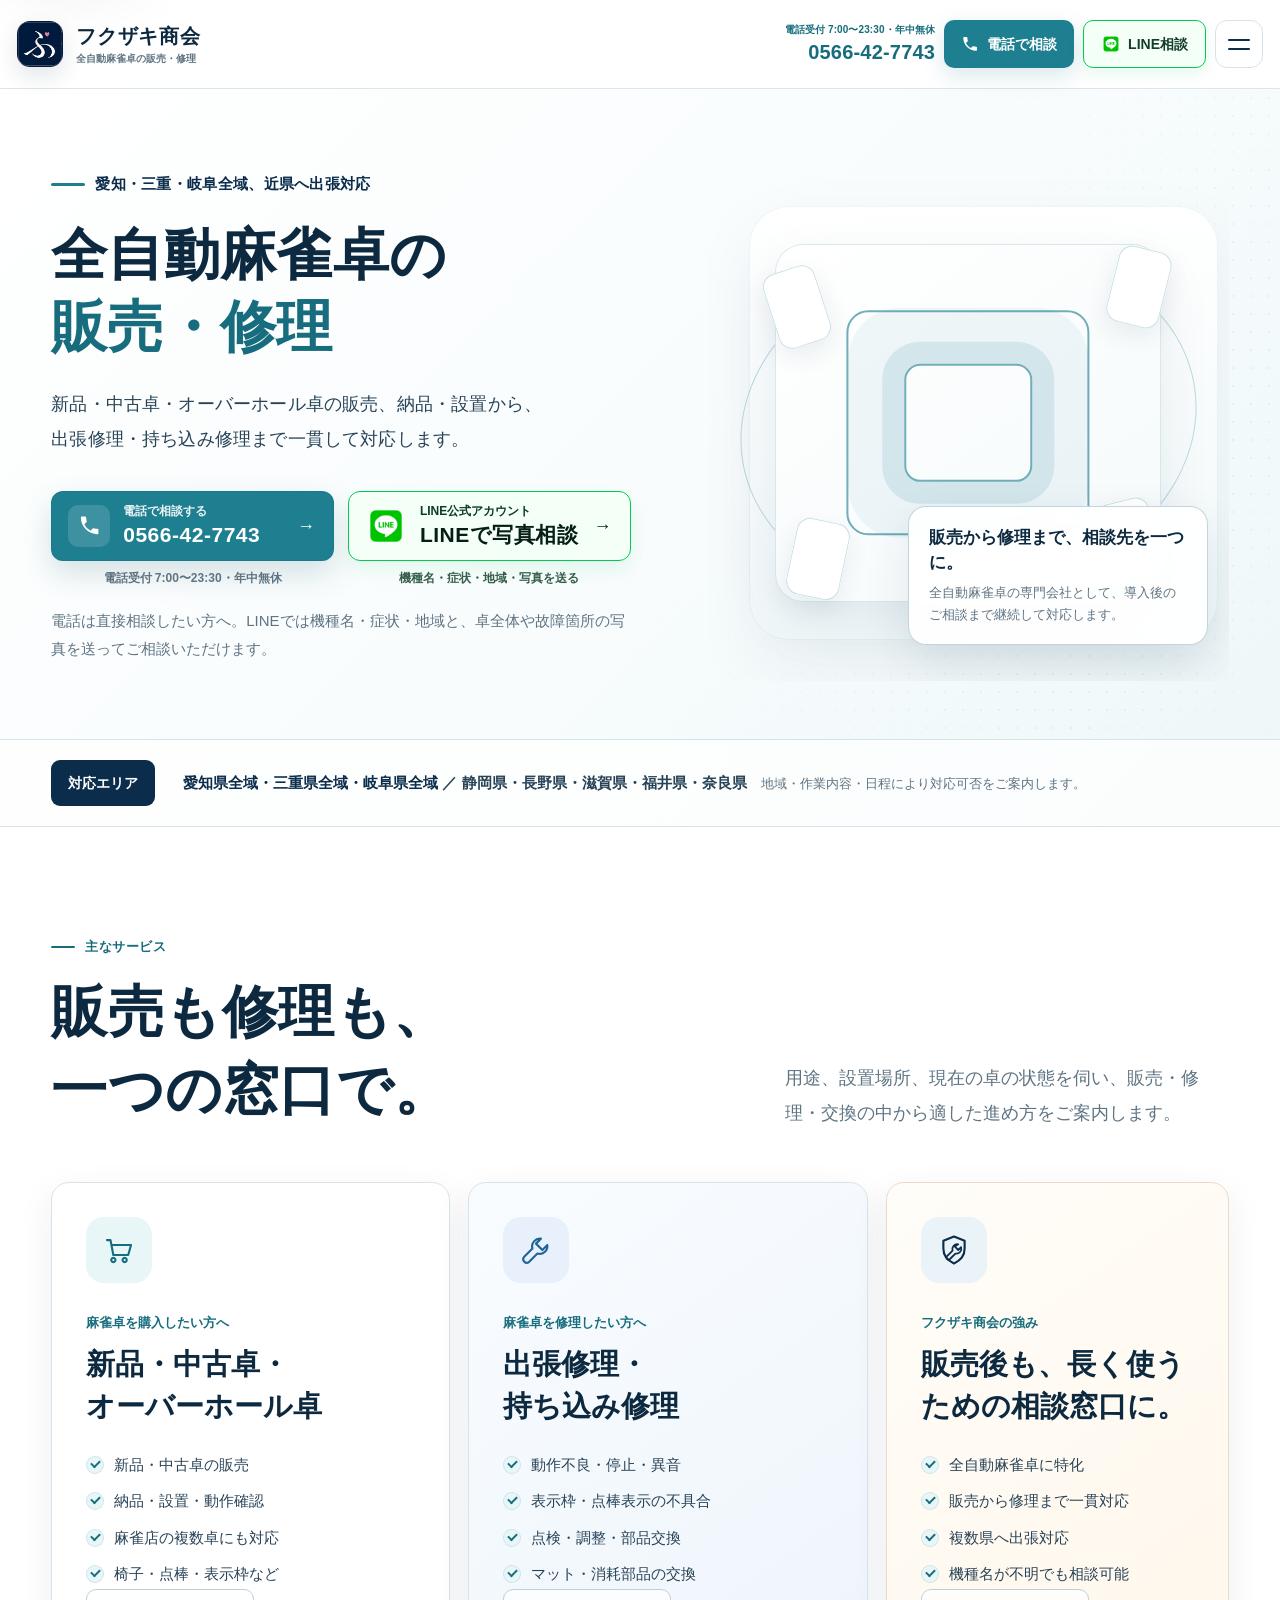
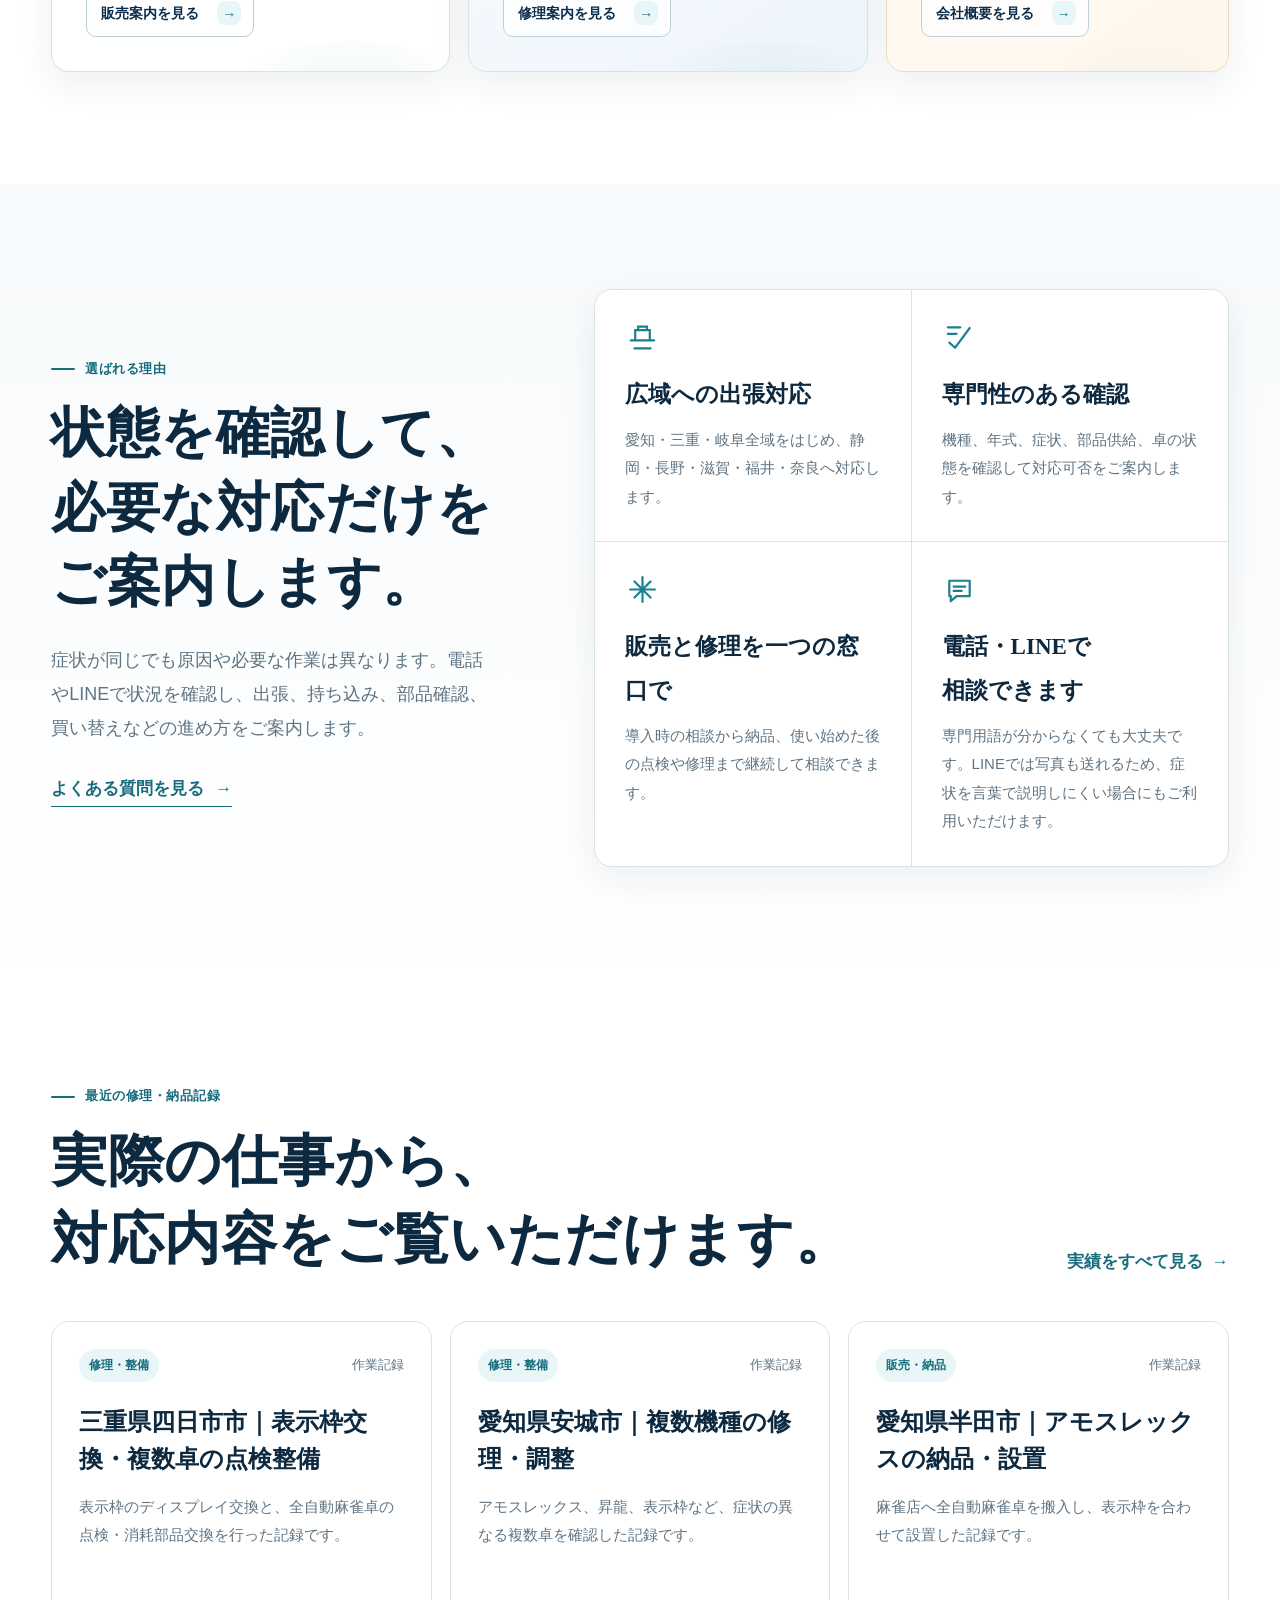
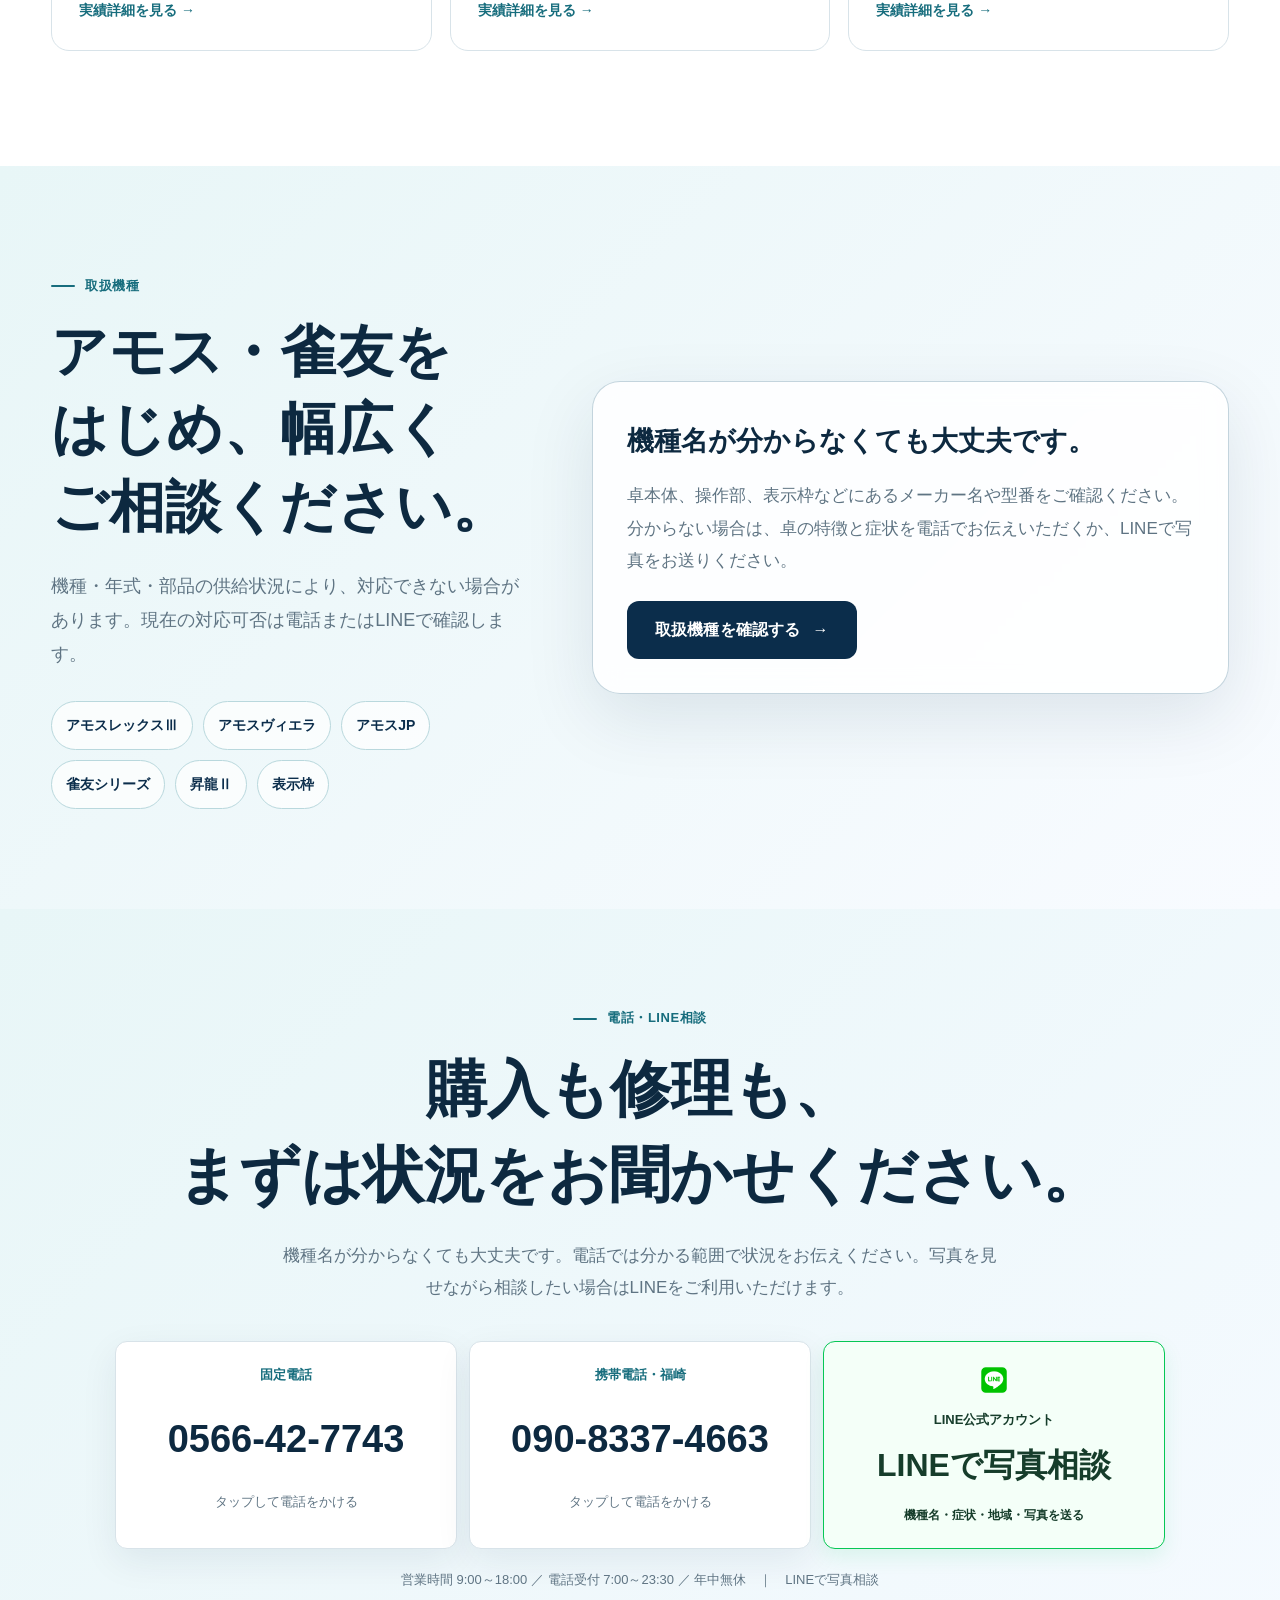
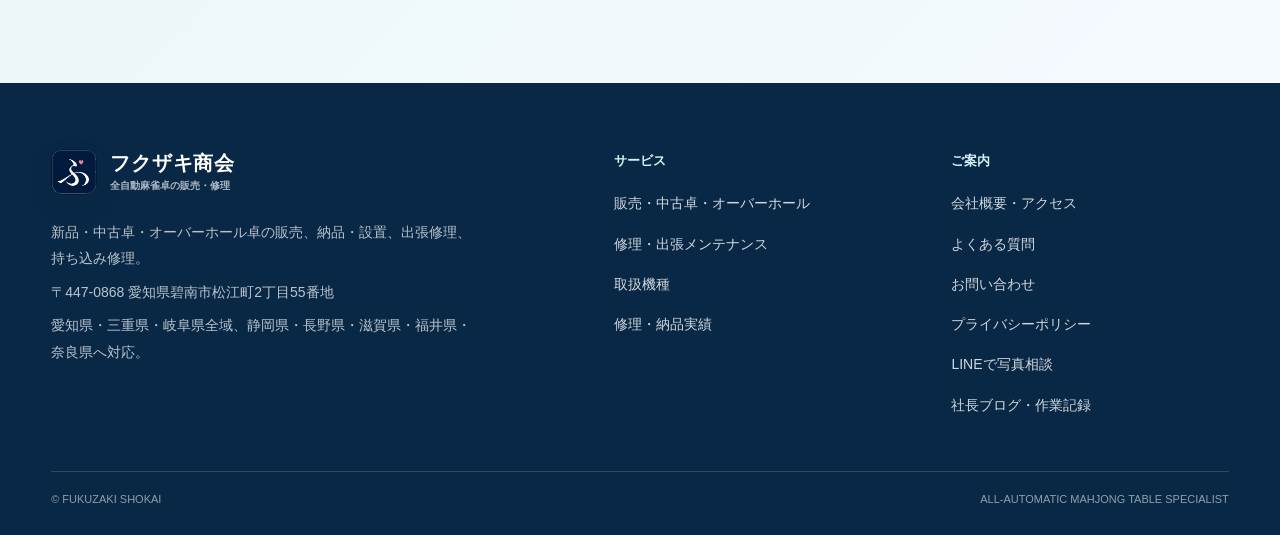
==== commit 02e6edbc: "Wire isolated analytics into site pages" ====
--- a/index.html
+++ b/index.html
@@ -278,5 +278,6 @@
 <a class="floating-call" href="tel:0566427743" aria-label="フクザキ商会へ電話する"><span>電話で相談する</span><strong>0566-42-7743</strong></a>
 
 <script src="js/main.js?v=20260824e" defer></script>
+<script src="js/analytics.js?v=20260827a" defer></script>
 </body>
 </html>
--- a/style.css
+++ b/style.css
@@ -49,14 +49,15 @@
     gap:0!important;
     border:1px solid #06C755!important;
     border-radius:12px!important;
-    background:#06C755!important;
+    background:#F4FFF8!important;
+    color:#163D2B!important;
     box-shadow:none!important;
   }
   html body .site-header .header-line-button span{display:none!important}
   html body .site-header .header-line-button img,
   html body.home .site-header .header-line-button img{
-    width:25px!important;
-    height:25px!important;
+    width:32px!important;
+    height:32px!important;
     margin:0!important;
     border-radius:6px!important;
     object-fit:contain!important;
@@ -123,8 +124,8 @@
   }
   html body .mobile-menu > .mobile-line-call,
   html body.home .mobile-menu > .mobile-line-call{
-    background:#06C755!important;
-    color:#072d1b!important;
+    background:#F4FFF8!important;
+    color:#163D2B!important;
     border:1px solid #06C755!important;
   }
   html body .mobile-menu > .mobile-call small{
@@ -153,9 +154,9 @@
   }
   html body .mobile-menu > .mobile-line-call img,
   html body.home .mobile-menu > .mobile-line-call img{
-    width:23px!important;
-    height:23px!important;
-    flex:0 0 23px!important;
+    width:30px!important;
+    height:30px!important;
+    flex:0 0 30px!important;
     margin:0!important;
     border-radius:6px!important;
   }
@@ -173,9 +174,9 @@
     line-height:1.2!important;
   }
   html body .floating-line .line-brand-icon{
-    width:21px!important;
-    height:21px!important;
-    margin-right:5px!important;
+    width:27px!important;
+    height:27px!important;
+    margin-right:6px!important;
     border-radius:5px!important;
   }
   body.menu-open .floating-call,
@@ -197,3 +198,162 @@
   html body .floating-call span,
   html body .floating-line span{font-size:13px!important}
 }
+
+/* LINE soft-surface release: 2026-08-24f
+   Official #06C755 stays as the accent; large filled green areas are softened. */
+html body .site-header .header-line-button,
+html body.home .site-header .header-line-button{
+  background:#F4FFF8!important;
+  border-color:#06C755!important;
+  color:#163D2B!important;
+  box-shadow:0 6px 16px rgba(6,199,85,.10)!important;
+}
+html body .site-header .header-line-button:hover,
+html body.home .site-header .header-line-button:hover{
+  background:#E8FFF0!important;
+  border-color:#06C755!important;
+  color:#163D2B!important;
+  box-shadow:0 8px 20px rgba(6,199,85,.13)!important;
+}
+html body.home .hero-line-cta,
+html body.home .contact-line-display,
+html body .mobile-menu > .mobile-line-call,
+html body.home .mobile-menu > .mobile-line-call,
+html body .floating-line{
+  background:#F4FFF8!important;
+  border-color:#06C755!important;
+  color:#163D2B!important;
+  box-shadow:0 8px 20px rgba(6,199,85,.10)!important;
+}
+html body.home .hero-line-cta:hover,
+html body.home .contact-line-display:hover,
+html body .mobile-menu > .mobile-line-call:hover,
+html body.home .mobile-menu > .mobile-line-call:hover,
+html body .floating-line:hover{
+  background:#E8FFF0!important;
+  color:#163D2B!important;
+}
+html body.home .hero-line-cta small,
+html body.home .hero-line-cta strong,
+html body.home .hero-line-cta span,
+html body.home .contact-line-display small,
+html body.home .contact-line-display strong,
+html body.home .contact-line-display span,
+html body .mobile-menu > .mobile-line-call small,
+html body .mobile-menu > .mobile-line-call strong,
+html body .mobile-menu > .mobile-line-call span,
+html body .floating-line span{
+  color:#163D2B!important;
+  opacity:1!important;
+}
+
+/* mobile-line-icon-size: 2026-08-24g */
+
+/* mobile-line-header-cleanup: 2026-08-24h */
+@media (max-width:760px){
+  html body .site-header .header-line-button,
+  html body.home .site-header .header-line-button{
+    background:transparent!important;
+    border:0!important;
+    box-shadow:none!important;
+  }
+  html body .floating-line{
+    display:flex!important;
+    align-items:center!important;
+    justify-content:center!important;
+    gap:8px!important;
+  }
+  html body .floating-line .line-brand-icon{
+    width:27px!important;
+    height:27px!important;
+    flex:0 0 27px!important;
+    display:block!important;
+    margin:0!important;
+    object-fit:contain!important;
+    transform:none!important;
+  }
+  html body .floating-line span{
+    display:block!important;
+    line-height:1!important;
+  }
+}
+
+/* mobile-line-icon-rebalance: 2026-08-24i */
+@media (max-width:760px){
+  html body .site-header .header-line-button,
+  html body.home .site-header .header-line-button{
+    width:44px!important;
+    height:44px!important;
+    min-height:44px!important;
+    flex:0 0 44px!important;
+    padding:0!important;
+    background:transparent!important;
+    border:0!important;
+    box-shadow:none!important;
+  }
+  html body .site-header .header-line-button img,
+  html body.home .site-header .header-line-button img{
+    width:40px!important;
+    height:40px!important;
+    max-width:none!important;
+    flex:0 0 40px!important;
+    display:block!important;
+    margin:0!important;
+    object-fit:contain!important;
+  }
+
+  html body .floating-line{
+    display:flex!important;
+    align-items:center!important;
+    justify-content:center!important;
+    gap:10px!important;
+  }
+  html body .floating-line .line-brand-icon{
+    width:36px!important;
+    height:36px!important;
+    max-width:none!important;
+    flex:0 0 36px!important;
+    display:block!important;
+    margin:0!important;
+    object-fit:contain!important;
+    transform:none!important;
+  }
+  html body .floating-line span{
+    display:block!important;
+    margin:0!important;
+    line-height:1.1!important;
+  }
+}
+
+/* mobile-menu-scroll-slide: 2026-08-24j */
+@keyframes mobileMenuSlideIn{
+  from{transform:translateX(26px);opacity:0}
+  to{transform:translateX(0);opacity:1}
+}
+@media (max-width:760px){
+  html body .mobile-menu:not([hidden]){
+    grid-template-rows:minmax(0,1fr) auto!important;
+    overflow:hidden!important;
+    animation:mobileMenuSlideIn .24s cubic-bezier(.2,.8,.2,1) both!important;
+  }
+  html body .mobile-menu nav{
+    min-height:0!important;
+    max-height:100%!important;
+    overflow-x:hidden!important;
+    overflow-y:auto!important;
+    -webkit-overflow-scrolling:touch!important;
+    overscroll-behavior:contain!important;
+    touch-action:pan-y!important;
+    scrollbar-width:thin!important;
+    padding-bottom:14px!important;
+  }
+  html body .mobile-menu nav ul{
+    min-height:max-content!important;
+  }
+  html body .mobile-menu > .mobile-call{
+    align-self:stretch!important;
+  }
+}
+@media (prefers-reduced-motion:reduce){
+  html body .mobile-menu:not([hidden]){animation:none!important}
+}
